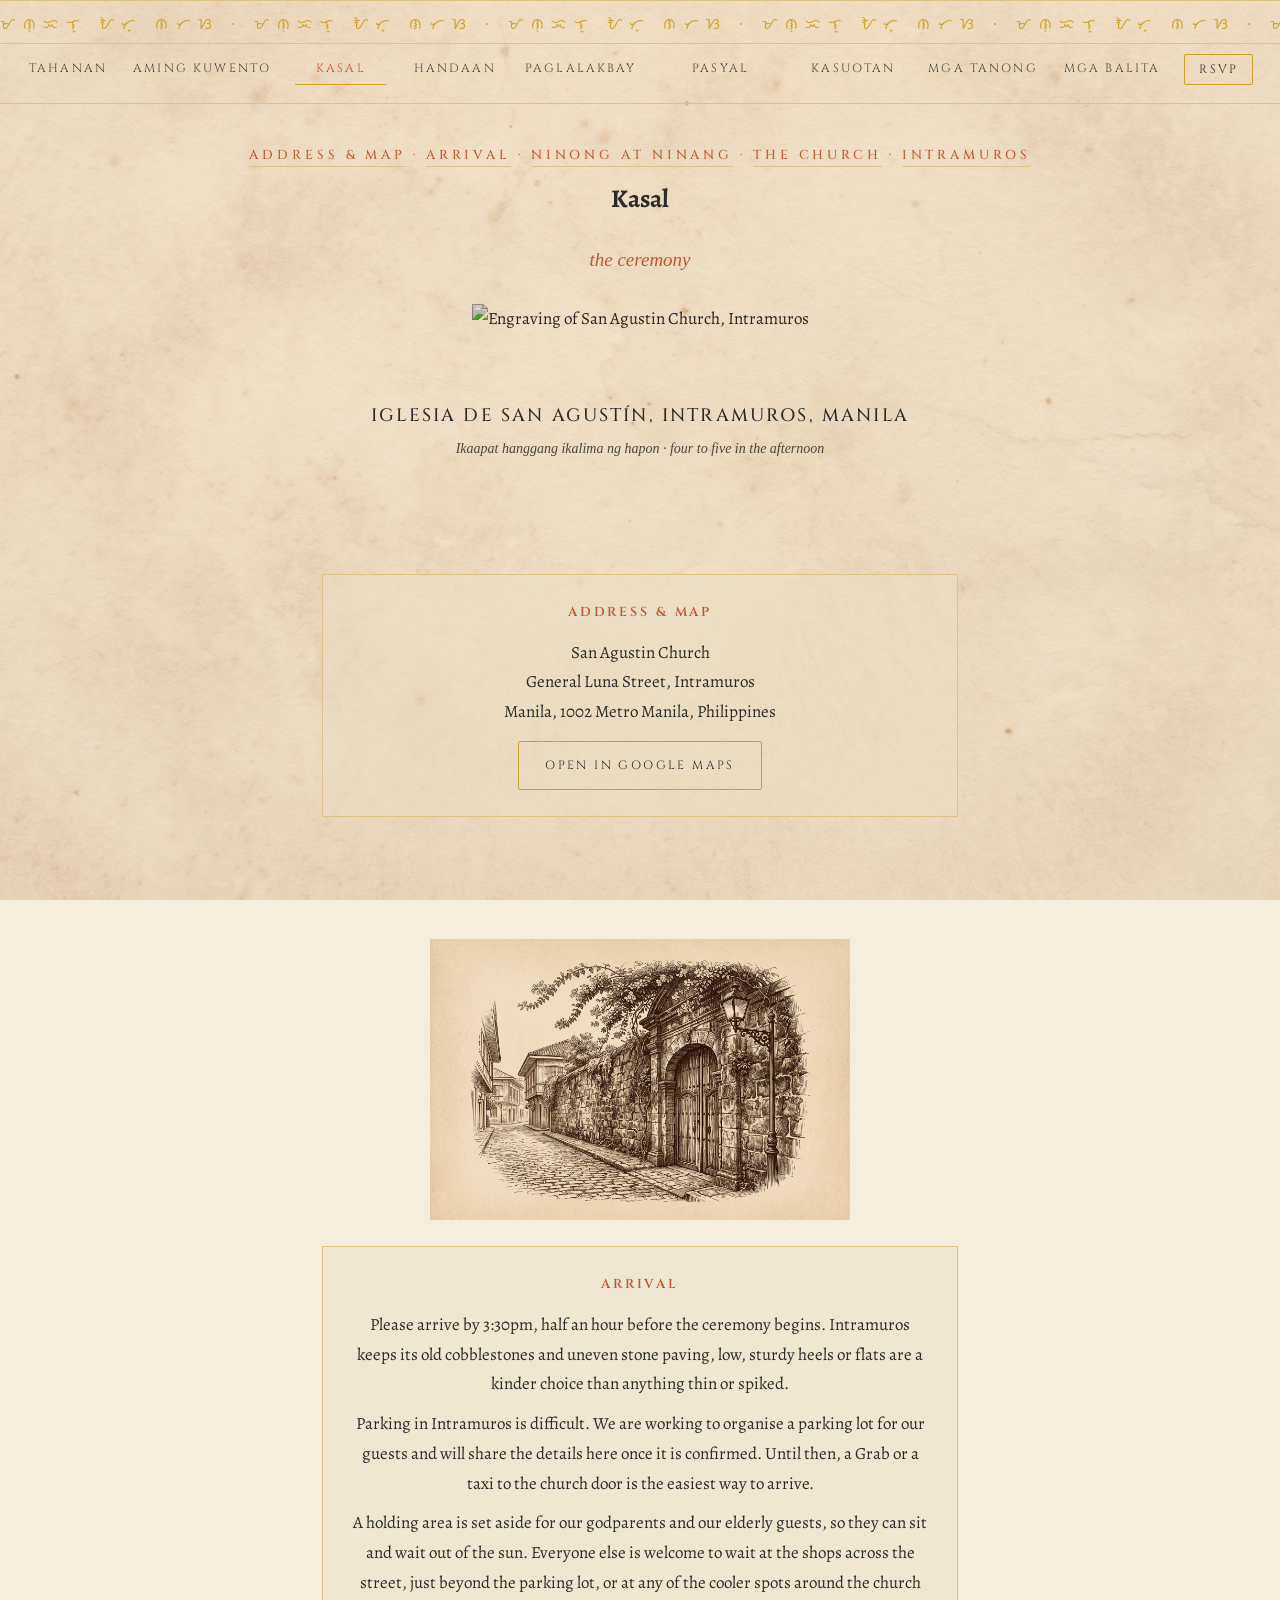
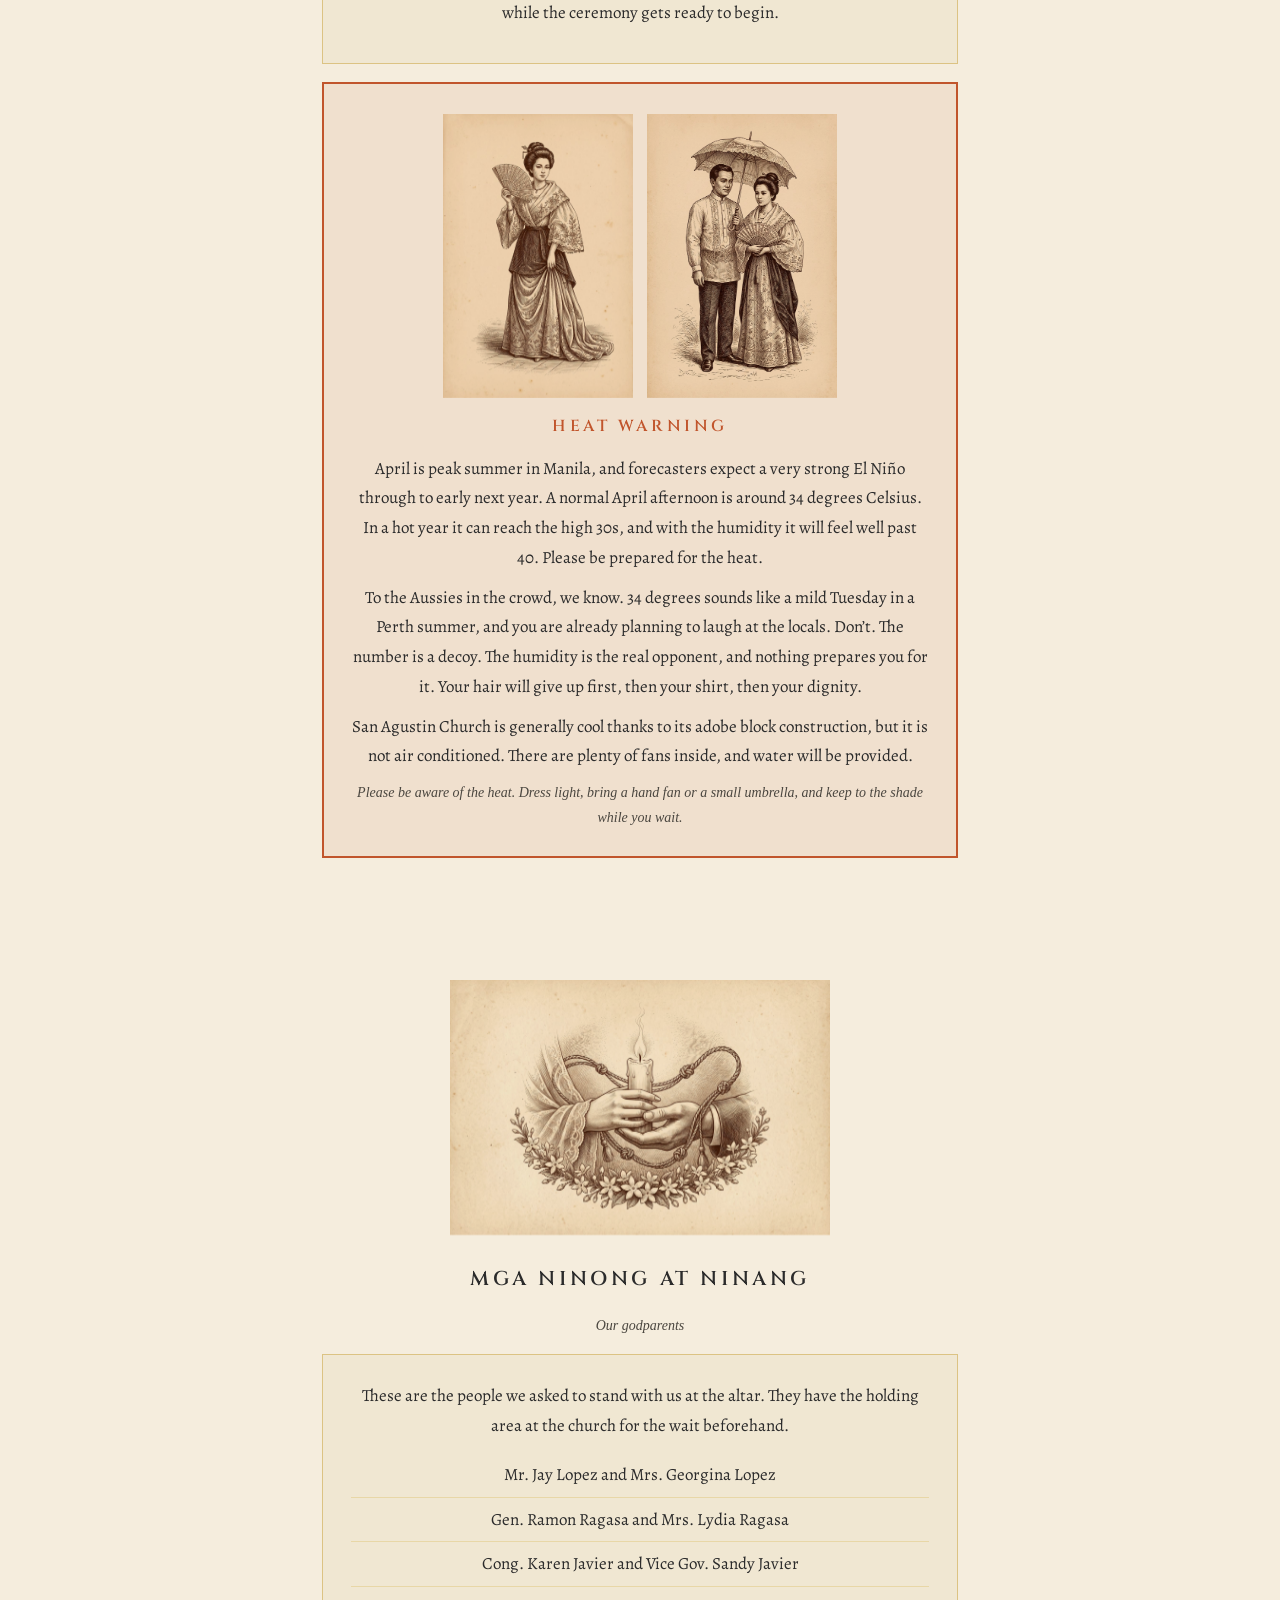
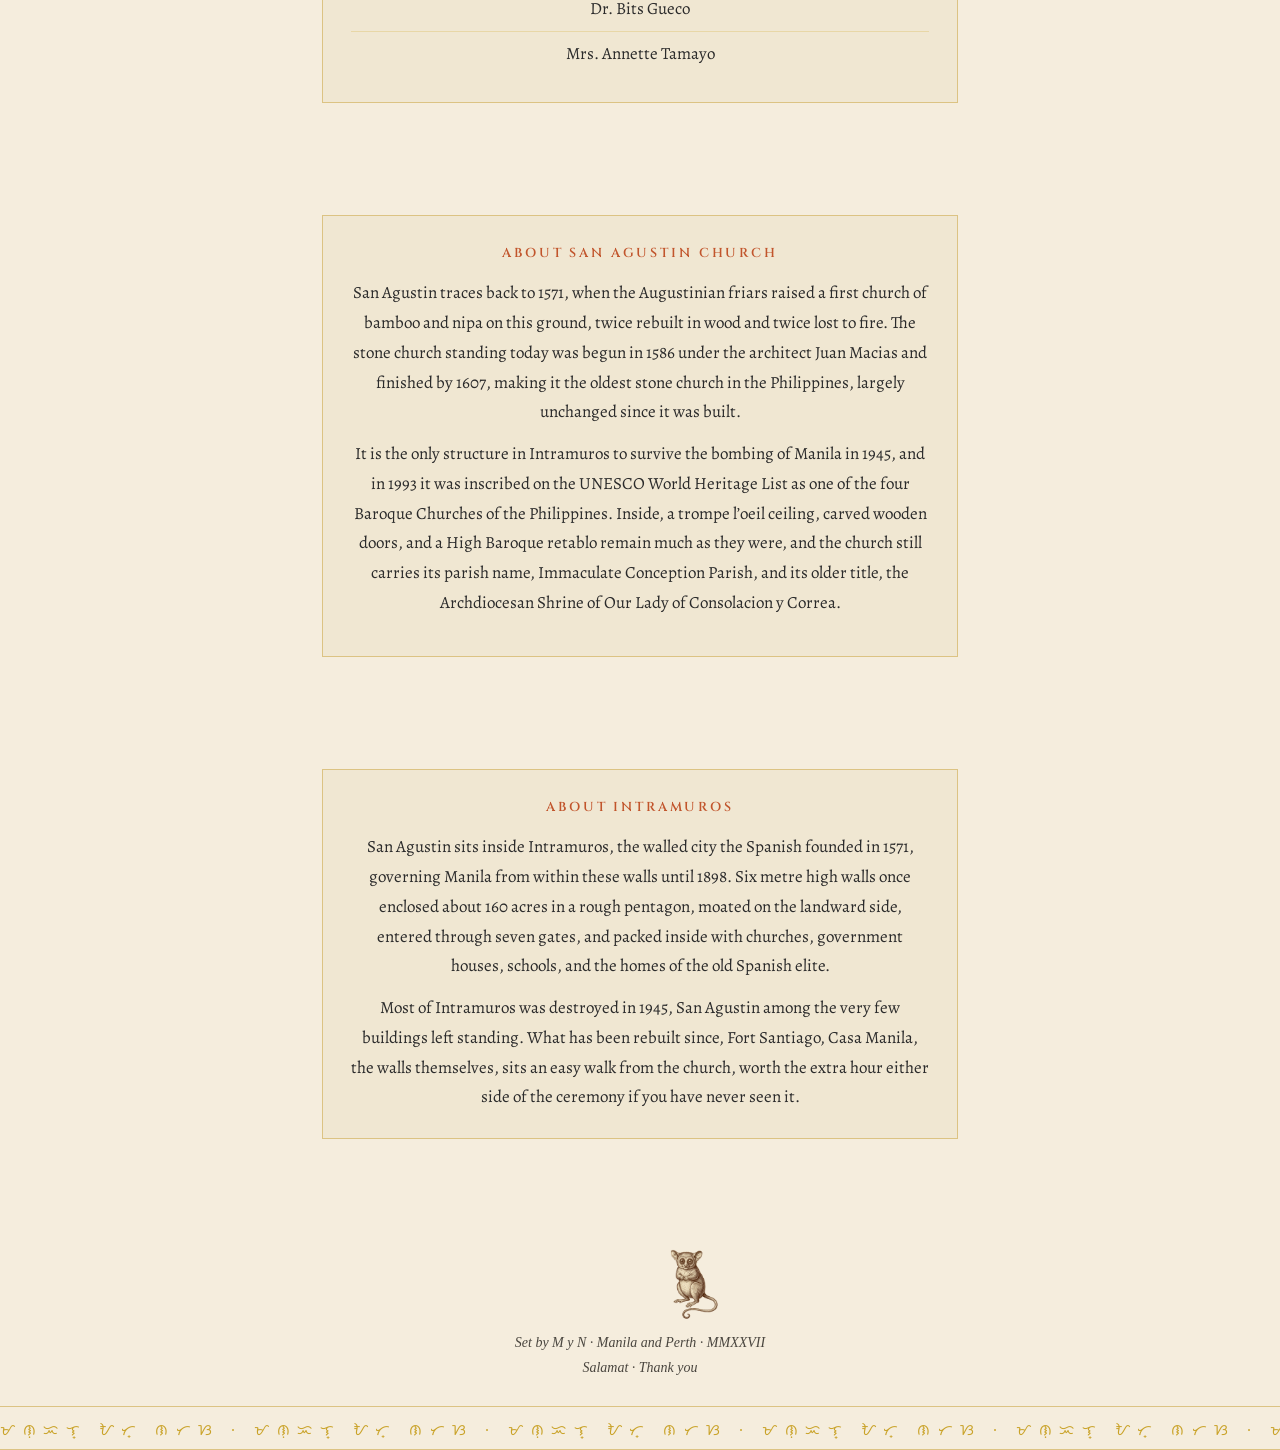
==== site/ceremony/index.html @ 890ec129 "Update April heat estimate for El Nino year on Ceremony and FAQ Co-Authored-By: Claude Sonnet 5.5 <n" ====
<!doctype html>
<html lang="en-AU">
<head>
<meta charset="UTF-8" />
<meta name="viewport" content="width=device-width, initial-scale=1.0" />
<title>Kasal &middot; Manuel y Natasha</title>
<meta name="description" content="The ceremony details for Manuel and Natasha's wedding, San Agustin Church, Intramuros, Manila, Saturday 10 April 2027." />
<link rel="preconnect" href="https://fonts.googleapis.com" />
<link rel="preconnect" href="https://fonts.gstatic.com" crossorigin />
<link href="https://fonts.googleapis.com/css2?family=Pinyon+Script&family=Cinzel:wght@400;500;600&family=IM+Fell+English:ital@0;1&family=Alegreya:ital,wght@0,400;0,500;0,600;1,400&family=Noto+Sans+Tagalog&display=swap" rel="stylesheet" />
<link rel="stylesheet" href="../css/style.css" />
</head>
<body>

<div class="baybayin-band" aria-hidden="true" title="Manuel at Natasha, in baybayin">&#x170B;&#x1708;&#x1713;&#x1701;&#x170E;&#x1714; &#x1700;&#x1706;&#x1714; &#x1708;&#x1706;&#x1710; &middot; &#x170B;&#x1708;&#x1713;&#x1701;&#x170E;&#x1714; &#x1700;&#x1706;&#x1714; &#x1708;&#x1706;&#x1710; &middot; &#x170B;&#x1708;&#x1713;&#x1701;&#x170E;&#x1714; &#x1700;&#x1706;&#x1714; &#x1708;&#x1706;&#x1710; &middot; &#x170B;&#x1708;&#x1713;&#x1701;&#x170E;&#x1714; &#x1700;&#x1706;&#x1714; &#x1708;&#x1706;&#x1710; &middot; &#x170B;&#x1708;&#x1713;&#x1701;&#x170E;&#x1714; &#x1700;&#x1706;&#x1714; &#x1708;&#x1706;&#x1710; &middot; &#x170B;&#x1708;&#x1713;&#x1701;&#x170E;&#x1714; &#x1700;&#x1706;&#x1714; &#x1708;&#x1706;&#x1710; &middot; &#x170B;&#x1708;&#x1713;&#x1701;&#x170E;&#x1714; &#x1700;&#x1706;&#x1714; &#x1708;&#x1706;&#x1710; &middot; &#x170B;&#x1708;&#x1713;&#x1701;&#x170E;&#x1714; &#x1700;&#x1706;&#x1714; &#x1708;&#x1706;&#x1710;</div>

<nav class="site-nav" aria-label="Site">
  <a href="../" aria-label="Home"><span class="nav-tl" aria-hidden="true">Tahanan</span><span class="nav-en">Home</span></a>
  <a href="../historia/" aria-label="Our Story"><span class="nav-tl" aria-hidden="true">Aming Kuwento</span><span class="nav-en">Our Story</span></a>
  <a href="../ceremony/" aria-current="page" aria-label="Ceremony"><span class="nav-tl" aria-hidden="true">Kasal</span><span class="nav-en">Ceremony</span></a>
  <a href="../reception/" aria-label="Reception"><span class="nav-tl" aria-hidden="true">Handaan</span><span class="nav-en">Reception</span></a>
  <a href="../travel/" aria-label="Travel"><span class="nav-tl" aria-hidden="true">Paglalakbay</span><span class="nav-en">Travel</span></a>
  <a href="../things-to-do/" aria-label="Things to Do"><span class="nav-tl" aria-hidden="true">Pasyal</span><span class="nav-en">Things to Do</span></a>
  <a href="../dress-code/" aria-label="Dress Code"><span class="nav-tl" aria-hidden="true">Kasuotan</span><span class="nav-en">Dress Code</span></a>
  <a href="../faq/" aria-label="FAQ"><span class="nav-tl" aria-hidden="true">Mga Tanong</span><span class="nav-en">FAQ</span></a>
  <a href="../updates/" aria-label="Updates"><span class="nav-tl" aria-hidden="true">Mga Balita</span><span class="nav-en">Updates</span></a>
  <a href="../rsvp/" class="nav-rsvp"><span class="nav-tl">RSVP</span><span class="nav-en" aria-hidden="true">RSVP</span></a>
</nav>

<!-- HERO -->
<section class="center" style="padding: 40px 22px 20px;">
  <div class="eyebrow reveal">
    <a href="#address" style="color: inherit; text-decoration: none; border-bottom: 1px solid var(--gold-soft); padding-bottom: 2px;">Address &amp; Map</a>
    &middot;
    <a href="#arrival" style="color: inherit; text-decoration: none; border-bottom: 1px solid var(--gold-soft); padding-bottom: 2px;">Arrival</a>
    &middot;
    <a href="#ninong-ninang" style="color: inherit; text-decoration: none; border-bottom: 1px solid var(--gold-soft); padding-bottom: 2px;">Ninong at Ninang</a>
    &middot;
    <a href="#about-church" style="color: inherit; text-decoration: none; border-bottom: 1px solid var(--gold-soft); padding-bottom: 2px;">The Church</a>
    &middot;
    <a href="#about-intramuros" style="color: inherit; text-decoration: none; border-bottom: 1px solid var(--gold-soft); padding-bottom: 2px;">Intramuros</a>
  </div>
  <h1 class="section-head reveal" style="margin-top: 10px;">Kasal</h1>
  <div class="subtitle reveal" style="margin-top: 4px;">the ceremony</div>
</section>

<div class="center reveal reveal-slow" style="padding: 0 22px 10px;">
  <img class="plate" src="../assets/engravings/san-agustin.png" alt="Engraving of San Agustin Church, Intramuros" style="width: min(360px, 100%);" />
</div>

<section class="block center">
  <div class="reveal" style="font-family: 'Cinzel', serif; font-size: 18px; font-weight: 500; letter-spacing: 0.12em;">
    IGLESIA DE SAN AGUST&Iacute;N, INTRAMUROS, MANILA
  </div>
  <div class="caption reveal" style="margin-top: 6px;">
    Ikaapat hanggang ikalima ng hapon &middot; four to five in the afternoon
  </div>
</section>

<section class="block center" id="address" style="scroll-margin-top: 20px;">
  <div class="container narrow">
    <div class="panel reveal">
      <h3>Address &amp; Map</h3>
      <p style="margin: 0 0 14px;">
        San Agustin Church<br />
        General Luna Street, Intramuros<br />
        Manila, 1002 Metro Manila, Philippines
      </p>
      <a class="btn btn-outline" href="https://www.google.com/maps/search/?api=1&amp;query=San+Agustin+Church+General+Luna+St+Intramuros+Manila" target="_blank" rel="noopener">Open in Google Maps</a>
    </div>
  </div>
</section>

<section class="block center" id="arrival" style="scroll-margin-top: 20px;">
  <div class="container narrow">
    <div class="reveal" style="margin: 10px 0 16px;">
      <img class="plate" src="../assets/engravings/cobblestone-gate.jpg" alt="Engraving of a cobblestone street and an old stone gateway in Intramuros, with a lamp post and bougainvillea" style="width: min(420px, 100%);" loading="lazy" />
    </div>
    <div class="panel reveal">
      <h3>Arrival</h3>
      <p style="margin: 0 0 10px;">
        Please arrive by 3:30pm, half an hour before the ceremony begins.
        Intramuros keeps its old cobblestones and uneven stone paving,
        low, sturdy heels or flats are a kinder choice than anything thin
        or spiked.
      </p>
      <p style="margin: 0 0 10px;">
        Parking in Intramuros is difficult. We are working to organise a
        parking lot for our guests and will share the details here once it
        is confirmed. Until then, a Grab or a taxi to the church door is
        the easiest way to arrive.
      </p>
      <p style="margin: 0 0 10px;">
        A holding area is set aside for our godparents and our elderly
        guests, so they can sit and wait out of the sun. Everyone else is
        welcome to wait at the shops across the street, just beyond the
        parking lot, or at any of the cooler spots around the church while
        the ceremony gets ready to begin.
      </p>
    </div>

    <div class="panel reveal" style="margin-top: 18px; border: 2px solid var(--burnt); background: rgba(193,85,44,0.08);">
      <div class="plate-pair reveal">
        <img class="plate" src="../assets/engravings/woman-abanico.jpg" alt="Engraving of a woman in a terno holding an open hand fan" loading="lazy" />
        <img class="plate" src="../assets/engravings/couple-parasol.jpg" alt="Engraving of a man in a barong holding a lace parasol over a woman in a terno with a fan" loading="lazy" />
      </div>
      <h3 style="color: var(--burnt); font-size: 16px;">Heat Warning</h3>
      <p style="margin: 0 0 10px;">
        April is peak summer in Manila, and forecasters expect a very
        strong El Ni&ntilde;o through to early next year. A normal April
        afternoon is around 34 degrees Celsius. In a hot year it can reach
        the high 30s, and with the humidity it will feel well past 40.
        Please be prepared for the heat.
      </p>
      <p style="margin: 0 0 10px;">
        To the Aussies in the crowd, we know. 34 degrees sounds like
        a mild Tuesday in a Perth summer, and you are already planning to
        laugh at the locals. Don&rsquo;t. The number is a decoy. The
        humidity is the real opponent, and nothing prepares you for it.
        Your hair will give up first, then your shirt, then your dignity.
      </p>
      <p style="margin: 0 0 10px;">
        San Agustin Church is generally cool thanks to its adobe block
        construction, but it is not air conditioned. There are plenty of
        fans inside, and water will be provided.
      </p>
      <p class="caption" style="margin: 0;">
        Please be aware of the heat. Dress light, bring a hand fan or a
        small umbrella, and keep to the shade while you wait.
      </p>
    </div>
  </div>
</section>

<section class="block center" id="ninong-ninang" style="scroll-margin-top: 20px;">
  <div class="container narrow">
    <div class="reveal" style="margin: 10px 0 16px;">
      <img class="plate" src="../assets/engravings/ninong-cord.jpg" alt="Engraving of two hands holding a lit candle with a looped cord and a sampaguita garland" style="width: min(380px, 100%);" loading="lazy" />
    </div>
    <h2 class="section-head reveal" style="font-size: 20px;">Mga Ninong at Ninang</h2>
    <p class="caption reveal" style="max-width: 480px; margin: 6px auto 16px;">Our godparents</p>

    <div class="panel reveal" style="text-align: center;">
      <p style="margin: 0 0 12px;">
        These are the people we asked to stand with us at the altar. They
        have the holding area at the church for the wait beforehand.
      </p>
      <ul class="plain">
        <li>Mr. Jay Lopez and Mrs. Georgina Lopez</li>
        <li>Gen. Ramon Ragasa and Mrs. Lydia Ragasa</li>
        <li>Cong. Karen Javier and Vice Gov. Sandy Javier</li>
        <li>Dr. Bits Gueco</li>
        <li>Mrs. Annette Tamayo</li>
      </ul>
    </div>
  </div>
</section>

<section class="block center" id="about-church" style="scroll-margin-top: 20px;">
  <div class="container narrow">
    <div class="panel reveal">
      <h3>About San Agustin Church</h3>
      <p style="margin: 0 0 12px;">
        San Agustin traces back to 1571, when the Augustinian friars raised
        a first church of bamboo and nipa on this ground, twice rebuilt in
        wood and twice lost to fire. The stone church standing today was
        begun in 1586 under the architect Juan Macias and finished by 1607,
        making it the oldest stone church in the Philippines, largely
        unchanged since it was built.
      </p>
      <p style="margin: 0 0 12px;">
        It is the only structure in Intramuros to survive the bombing of
        Manila in 1945, and in 1993 it was inscribed on the UNESCO World
        Heritage List as one of the four Baroque Churches of the
        Philippines. Inside, a trompe l&rsquo;oeil ceiling, carved wooden
        doors, and a High Baroque retablo remain much as they were, and
        the church still carries its parish name, Immaculate Conception
        Parish, and its older title, the Archdiocesan Shrine of Our Lady
        of Consolacion y Correa.
      </p>
    </div>
  </div>
</section>

<section class="block center" id="about-intramuros" style="scroll-margin-top: 20px;">
  <div class="container narrow">
    <div class="panel reveal">
      <h3>About Intramuros</h3>
      <p style="margin: 0 0 12px;">
        San Agustin sits inside Intramuros, the walled city the Spanish
        founded in 1571, governing Manila from within these walls until
        1898. Six metre
        high walls once enclosed about 160 acres in a rough pentagon,
        moated on the landward side, entered through seven gates, and
        packed inside with churches, government houses, schools, and the
        homes of the old Spanish elite.
      </p>
      <p style="margin: 0;">
        Most of Intramuros was destroyed in 1945, San Agustin among the
        very few buildings left standing. What has been rebuilt since,
        Fort Santiago, Casa Manila, the walls themselves, sits an easy
        walk from the church, worth the extra hour either side of the
        ceremony if you have never seen it.
      </p>
    </div>
  </div>
</section>

<footer class="site-footer">
  <div style="display: flex; justify-content: center; align-items: flex-end; gap: 18px; margin: 0 auto 6px;">
    <img class="spot" src="../assets/engravings/spots/quokka-spot.png" alt="" style="width: 90px;" />
    <img class="spot" src="../assets/engravings/spots/tarsier-spot.png" alt="" style="width: 90px;" />
  </div>
  <div class="colophon">Set by M y N &middot; Manila and Perth &middot; MMXXVII</div>
  <div class="colophon">Salamat &middot; Thank you</div>
</footer>

<div class="baybayin-band" aria-hidden="true" title="Manuel at Natasha, in baybayin">&#x170B;&#x1708;&#x1713;&#x1701;&#x170E;&#x1714; &#x1700;&#x1706;&#x1714; &#x1708;&#x1706;&#x1710; &middot; &#x170B;&#x1708;&#x1713;&#x1701;&#x170E;&#x1714; &#x1700;&#x1706;&#x1714; &#x1708;&#x1706;&#x1710; &middot; &#x170B;&#x1708;&#x1713;&#x1701;&#x170E;&#x1714; &#x1700;&#x1706;&#x1714; &#x1708;&#x1706;&#x1710; &middot; &#x170B;&#x1708;&#x1713;&#x1701;&#x170E;&#x1714; &#x1700;&#x1706;&#x1714; &#x1708;&#x1706;&#x1710; &middot; &#x170B;&#x1708;&#x1713;&#x1701;&#x170E;&#x1714; &#x1700;&#x1706;&#x1714; &#x1708;&#x1706;&#x1710; &middot; &#x170B;&#x1708;&#x1713;&#x1701;&#x170E;&#x1714; &#x1700;&#x1706;&#x1714; &#x1708;&#x1706;&#x1710; &middot; &#x170B;&#x1708;&#x1713;&#x1701;&#x170E;&#x1714; &#x1700;&#x1706;&#x1714; &#x1708;&#x1706;&#x1710; &middot; &#x170B;&#x1708;&#x1713;&#x1701;&#x170E;&#x1714; &#x1700;&#x1706;&#x1714; &#x1708;&#x1706;&#x1710;</div>

<script src="../js/main.js"></script>
</body>
</html>
---- site/css/style.css ----
/* Manuel y Natasha — engraved folio design system
   Locked palette and rules live in CLAUDE.md. Wine is display only.
   Every component must survive grayscale(1). */

:root {
  --ecru: #F5EDDD;
  --ecru-deep: #EADFC6;
  --ink: #2B2B2B;
  --ink-soft: #4A463F;
  --wine: #6B1E36;
  --burnt: #C1552C;
  --gold: #C9A227;
  --gold-soft: #DCC383;
}

* { box-sizing: border-box; }

html { scroll-behavior: smooth; }

body {
  margin: 0;
  background: var(--ecru);
  color: var(--ink);
  font-family: "Alegreya", serif;
  font-size: 17px;
  line-height: 1.75;
}

/* Old weathered paper backdrop, fixed cover so it never tiles or seams */
body::before {
  content: "";
  position: fixed;
  inset: 0;
  background: url("../assets/textures/weathered-paper.jpg") center / cover no-repeat;
  opacity: 0.5;
  mix-blend-mode: multiply;
  pointer-events: none;
  z-index: -1;
}

img { max-width: 100%; height: auto; }

/* ---------- texture and bands ---------- */

/* Baybayin inscription band, replaces the woven pattern at page top and foot.
   Reads mahal kita, I love you, repeated like an inscription frieze. */
.baybayin-band {
  font-family: "Noto Sans Tagalog", sans-serif;
  font-size: 15px;
  letter-spacing: 0.5em;
  color: var(--gold);
  text-align: center;
  white-space: nowrap;
  overflow: hidden;
  padding: 9px 0 7px;
  border-top: 1px solid var(--gold-soft);
  border-bottom: 1px solid var(--gold-soft);
}

.embroidery-band {
  height: 24px;
  background:
    repeating-linear-gradient(90deg,
      transparent 0px, transparent 6px,
      rgba(201,162,39,0.45) 6px, rgba(201,162,39,0.45) 7px,
      transparent 7px, transparent 13px),
    repeating-linear-gradient(90deg,
      rgba(201,162,39,0.16) 0px, rgba(201,162,39,0.16) 26px,
      rgba(201,162,39,0.30) 26px, rgba(201,162,39,0.30) 52px);
  border-top: 1px solid var(--gold);
  border-bottom: 1px solid var(--gold);
}

/* capiz grid retired, it read as graph paper. Sections sit directly on the laid paper body. */
.capiz { background: transparent; }

/* ---------- type roles ---------- */

.eyebrow {
  font-family: "Cinzel", serif;
  font-size: 13px;
  font-weight: 500;
  letter-spacing: 0.3em;
  text-transform: uppercase;
  color: var(--burnt);
}

.script {
  font-family: "Pinyon Script", cursive;
  font-weight: 400;
  color: var(--wine);
}

h1.page-title {
  font-family: "Pinyon Script", cursive;
  font-weight: 400;
  font-size: clamp(44px, 7vw, 64px);
  color: var(--wine);
  margin: 0 0 4px;
  line-height: 1.3;
}

.subtitle {
  font-family: "IM Fell English", serif;
  font-style: italic;
  font-size: 19px;
  color: var(--burnt);
  margin: 0 0 8px;
}

h2.section-head {
  font-family: "Cinzel", serif;
  font-size: 19px;
  font-weight: 600;
  letter-spacing: 0.18em;
  text-transform: uppercase;
  color: var(--ink);
  margin: 0 0 18px;
}

.caption {
  font-family: "IM Fell English", serif;
  font-style: italic;
  font-size: 14px;
  color: var(--ink-soft);
}

.baybayin {
  font-family: "Noto Sans Tagalog", sans-serif;
  color: var(--gold);
}

p { margin: 0 0 1em; }

p.lede {
  font-size: 18px;
  max-width: 620px;
}

a { color: var(--burnt); text-decoration-color: var(--gold-soft); text-underline-offset: 3px; }
a:hover { color: var(--wine); }

.folio-number {
  font-family: "Cinzel", serif;
  font-size: 12px;
  letter-spacing: 0.28em;
  text-transform: uppercase;
  color: var(--ink-soft);
  text-align: center;
  padding: 26px 0 4px;
}

.drop-cap::first-letter {
  font-family: "IM Fell English", serif;
  font-size: 3.1em;
  line-height: 0.85;
  float: left;
  padding: 4px 8px 0 0;
  color: var(--wine);
}

/* ---------- layout ---------- */

.container {
  max-width: 960px;
  margin: 0 auto;
  padding: 0 22px;
}

.narrow { max-width: 680px; }

section.block { padding: 56px 0; }

.center { text-align: center; }

/* ---------- header and nav ---------- */

header.site-header {
  text-align: center;
  padding: 26px 16px 10px;
}

header.site-header .brand img {
  width: 210px;
  mix-blend-mode: multiply;
}

nav.site-nav {
  display: flex;
  flex-wrap: wrap;
  justify-content: center;
  gap: 6px 22px;
  padding: 10px 16px 18px;
  border-bottom: 1px solid var(--gold-soft);
}

nav.site-nav a {
  font-family: "Cinzel", serif;
  font-size: 12px;
  letter-spacing: 0.18em;
  text-transform: uppercase;
  color: var(--ink-soft);
  text-decoration: none;
  padding: 4px 2px;
  border-bottom: 1px solid transparent;
}

nav.site-nav a:hover { color: var(--wine); }

nav.site-nav a[aria-current="page"] {
  color: var(--burnt);
  border-bottom-color: var(--gold);
}

/* Menu word swap. Phones and touch screens show English only. Wide screens
   with a pointer show the Tagalog, and the English replaces it on hover or
   keyboard focus. Both words share one grid cell so the item never changes width. */
nav.site-nav a { display: inline-grid; }
nav.site-nav a .nav-tl { display: none; }
nav.site-nav a .nav-en { grid-area: 1 / 1; }

@media (min-width: 721px) and (hover: hover) {
  nav.site-nav a .nav-tl,
  nav.site-nav a .nav-en { display: block; grid-area: 1 / 1; text-align: center; transition: opacity 0.18s ease; }
  nav.site-nav a .nav-en { opacity: 0; }
  nav.site-nav a:hover .nav-tl,
  nav.site-nav a:focus-visible .nav-tl { opacity: 0; }
  nav.site-nav a:hover .nav-en,
  nav.site-nav a:focus-visible .nav-en { opacity: 1; }
}

nav.site-nav a:focus-visible { outline: 2px solid var(--gold); outline-offset: 3px; }

nav.site-nav a.nav-rsvp {
  border: 1px solid var(--gold);
  padding: 4px 14px;
  color: var(--ink);
  border-radius: 2px;
}
nav.site-nav a.nav-rsvp:hover { background: var(--ecru-deep); color: var(--wine); }
nav.site-nav a.nav-rsvp[aria-current="page"] { color: var(--burnt); border-bottom-color: var(--gold); }

@media (prefers-reduced-motion: reduce) {
  nav.site-nav a .nav-tl, nav.site-nav a .nav-en { transition: none; }
}

/* ---------- engraving plates ---------- */

/* No feathering anywhere. Plates print straight onto the page with multiply,
   their own paper merging with the weathered backdrop. */
.plate,
.plate-wide,
.plate-tight {
  mix-blend-mode: multiply;
}

/* Transparent cutout spot engravings, margin fauna and small ornaments */
.spot {
  mix-blend-mode: multiply;
  width: 130px;
  height: auto;
}

figure.plate-figure {
  margin: 0 auto;
  text-align: center;
}

figure.plate-figure figcaption { margin-top: 6px; }

/* ---------- arches ---------- */

.arch-frame {
  border-radius: 999px 999px 0 0;
  border: 1px solid var(--gold);
  padding: 10px;
  background: var(--ecru);
}

.arch-frame .inner {
  border-radius: 999px 999px 0 0;
  overflow: hidden;
  height: 100%;
  background: var(--ecru-deep);
  display: flex;
  align-items: center;
  justify-content: center;
}

.arch-frame img {
  width: 100%;
  height: 100%;
  object-fit: cover;
  object-position: center top;
}

.arch-row {
  display: grid;
  grid-template-columns: repeat(auto-fit, minmax(200px, 1fr));
  gap: 26px;
  align-items: stretch;
}

.arch-row .arch-frame { aspect-ratio: 3 / 4; }

.arch-label {
  font-family: "Cinzel", serif;
  font-size: 12px;
  letter-spacing: 0.2em;
  text-transform: uppercase;
  color: var(--ink-soft);
}

/* ---------- invitation frame ---------- */

.invite-frame {
  border: 1px solid var(--gold);
  padding: 6px;
  max-width: 620px;
  margin: 0 auto;
}

.invite-frame .inner-rule {
  border: 1px solid var(--gold-soft);
  padding: 40px 28px;
  text-align: center;
}

/* ---------- dividers ---------- */

.divider {
  display: flex;
  justify-content: center;
  padding: 30px 0;
}

.baybayin-divider {
  display: flex;
  flex-direction: column;
  align-items: center;
  gap: 6px;
  padding: 30px 0;
}

.baybayin-divider .glyph-row { display: flex; align-items: center; gap: 18px; }
.baybayin-divider .rule { width: 70px; height: 1px; background: var(--gold-soft); }
.baybayin-divider .glyphs { font-family: "Noto Sans Tagalog", sans-serif; font-size: 24px; color: var(--gold); letter-spacing: 0.1em; }

.garland-divider {
  display: block;
  margin: 8px auto;
  width: min(560px, 82vw);
}

/* ---------- save the date card, the hero invitation ---------- */

.save-card {
  max-width: 660px;
  margin: 20px auto 6px;
  border: 1px solid var(--gold);
  padding: 6px;
  background: var(--ecru);
}

.save-card .inner-rule {
  border: 1px solid var(--gold-soft);
  padding: 38px 30px 30px;
  text-align: center;
}

.save-card .card-eyebrow {
  font-family: "Cinzel", serif;
  font-size: 14px;
  font-weight: 600;
  letter-spacing: 0.34em;
  text-transform: uppercase;
  color: var(--burnt);
}

.save-card .card-gloss {
  font-family: "IM Fell English", serif;
  font-style: italic;
  font-size: 14px;
  color: var(--ink-soft);
  margin-top: 3px;
}

.save-card .card-body {
  font-size: 17px;
  line-height: 1.85;
  max-width: 480px;
  margin: 18px auto 6px;
}

.signature {
  width: min(430px, 78vw);
  height: auto;
  mix-blend-mode: multiply;
  filter: brightness(1.24) contrast(1.08);
  animation: sign-wipe 2.4s cubic-bezier(0.35, 0, 0.25, 1) 1.3s both;
}

@keyframes sign-wipe {
  from { clip-path: inset(7% 92% 11% 8%); }
  to { clip-path: inset(7% 8% 11% 8%); }
}

@media (prefers-reduced-motion: reduce) {
  .signature { animation: none; clip-path: inset(7% 8% 11% 8%); }
}

/* ---------- countdown ---------- */

.countdown {
  display: flex;
  justify-content: center;
  gap: clamp(16px, 5vw, 44px);
  padding: 8px 0 2px;
}

.countdown .unit { text-align: center; min-width: 64px; }

.countdown .num {
  font-family: "Cinzel", serif;
  font-size: clamp(30px, 6vw, 46px);
  font-weight: 600;
  color: var(--ink);
  font-variant-numeric: tabular-nums;
}

.countdown .unit + .unit { border-left: 1px solid var(--gold-soft); padding-left: clamp(16px, 5vw, 44px); }

.countdown .label {
  font-family: "IM Fell English", serif;
  font-style: italic;
  font-size: 14px;
  color: var(--ink-soft);
}

.localtime {
  font-family: "IM Fell English", serif;
  font-style: italic;
  font-size: 14px;
  color: var(--ink-soft);
  margin-top: 10px;
}

/* ---------- buttons ---------- */

.btn {
  display: inline-block;
  font-family: "Cinzel", serif;
  font-size: 12px;
  letter-spacing: 0.2em;
  text-transform: uppercase;
  color: var(--ecru);
  background: var(--ink);
  border: none;
  padding: 13px 26px;
  text-decoration: none;
  cursor: pointer;
  border-radius: 2px;
}

.btn:hover { background: var(--burnt); color: var(--ecru); }

.btn-outline {
  background: transparent;
  color: var(--ink);
  border: 1px solid var(--gold);
}

.btn-outline:hover { background: var(--ecru-deep); color: var(--wine); }

/* ---------- nav cards (home) ---------- */

.card-grid {
  display: grid;
  grid-template-columns: repeat(auto-fit, minmax(230px, 1fr));
  gap: 34px 30px;
}

.nav-card {
  text-align: center;
  text-decoration: none;
  color: var(--ink);
  display: block;
}

.nav-card img {
  width: 100%;
  aspect-ratio: 1 / 1;
  object-fit: contain;
  transition: transform 0.5s ease;
}

.nav-card:hover img { transform: scale(1.03); }

.nav-card .card-title {
  font-family: "Cinzel", serif;
  font-size: 13px;
  font-weight: 500;
  letter-spacing: 0.22em;
  text-transform: uppercase;
  color: var(--burnt);
  margin-top: 8px;
}

.nav-card .card-note {
  font-family: "IM Fell English", serif;
  font-style: italic;
  font-size: 14px;
  color: var(--ink-soft);
}

/* ---------- practical box, lists ---------- */

.panel {
  border: 1px solid var(--gold-soft);
  background: rgba(234,223,198,0.45);
  padding: 26px 28px;
}

.panel h3 {
  font-family: "Cinzel", serif;
  font-size: 13px;
  font-weight: 600;
  letter-spacing: 0.22em;
  text-transform: uppercase;
  color: var(--burnt);
  margin: 0 0 14px;
}

ul.plain { list-style: none; padding: 0; margin: 0; }
ul.plain li { padding: 7px 0; border-bottom: 1px solid rgba(201,162,39,0.25); }
ul.plain li:last-child { border-bottom: none; }

/* ---------- FAQ accordion ---------- */

details.faq {
  border-bottom: 1px solid var(--gold-soft);
  padding: 4px 0;
}

details.faq summary {
  font-family: "Alegreya", serif;
  font-weight: 600;
  font-size: 18px;
  padding: 14px 4px;
  cursor: pointer;
  list-style: none;
  position: relative;
  padding-right: 34px;
}

details.faq summary::-webkit-details-marker { display: none; }

details.faq summary::after {
  content: "+";
  position: absolute;
  right: 8px;
  top: 50%;
  transform: translateY(-50%);
  font-family: "Cinzel", serif;
  color: var(--gold);
  font-size: 20px;
}

details.faq[open] summary::after { content: "\2212"; }

details.faq .answer { padding: 0 4px 18px; color: var(--ink-soft); }

/* ---------- footer ---------- */

footer.site-footer {
  text-align: center;
  padding: 40px 22px 26px;
}

footer.site-footer .colophon {
  font-family: "IM Fell English", serif;
  font-style: italic;
  font-size: 14px;
  color: var(--ink-soft);
}

footer.site-footer .mark {
  width: 66px;
  mix-blend-mode: multiply;
  margin-bottom: 4px;
}

/* ---------- reveal animations ---------- */

.reveal {
  opacity: 0;
  transform: translateY(14px);
  transition: opacity 0.9s ease, transform 0.9s ease;
}

.reveal.revealed {
  opacity: 1;
  transform: none;
}

.reveal-slow { transition-duration: 1.6s; }

@media (prefers-reduced-motion: reduce) {
  html { scroll-behavior: auto; }
  .reveal { opacity: 1; transform: none; transition: none; }
  .nav-card img { transition: none; }
}

/* ---------- print, the folio keepsake ---------- */

@media print {
  nav.site-nav, .btn, .countdown { display: none; }
  body { background: white; }
}

/* Paired figure plates inside a panel, side by side, stacking on narrow screens */
.plate-pair {
  display: flex;
  justify-content: center;
  align-items: flex-end;
  gap: 14px;
  margin: 4px 0 14px;
}
.plate-pair .plate {
  width: calc(50% - 7px);
  max-width: 190px;
  height: auto;
}

/* Matched engraved portrait pair, side by side, stacking on very narrow screens */
.portrait-pair {
  display: flex;
  justify-content: center;
  align-items: flex-start;
  gap: 14px;
  max-width: 640px;
  margin: 0 auto;
}
.portrait-pair figure {
  margin: 0;
  flex: 1 1 0;
  min-width: 0;
}
.portrait-pair .plate {
  width: 100%;
  height: auto;
  display: block;
}
.portrait-pair figcaption {
  margin-top: 8px;
}
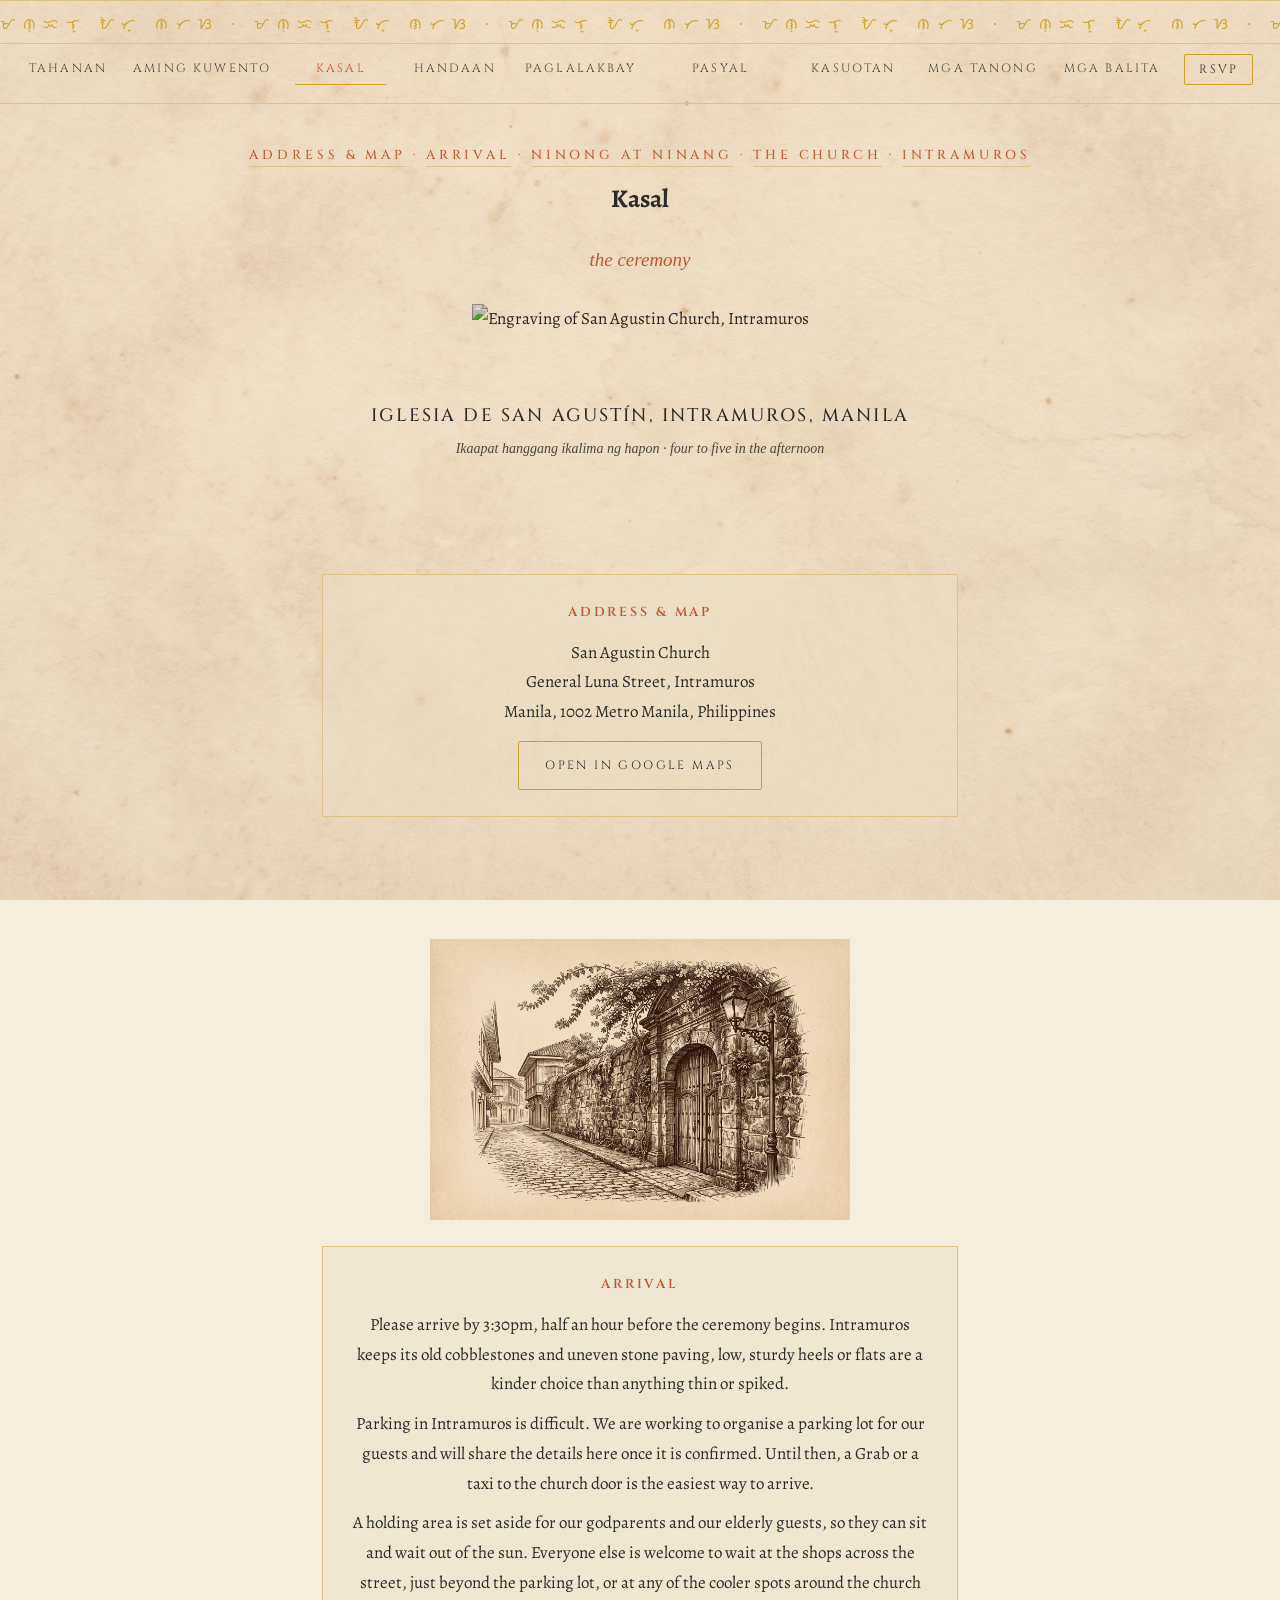
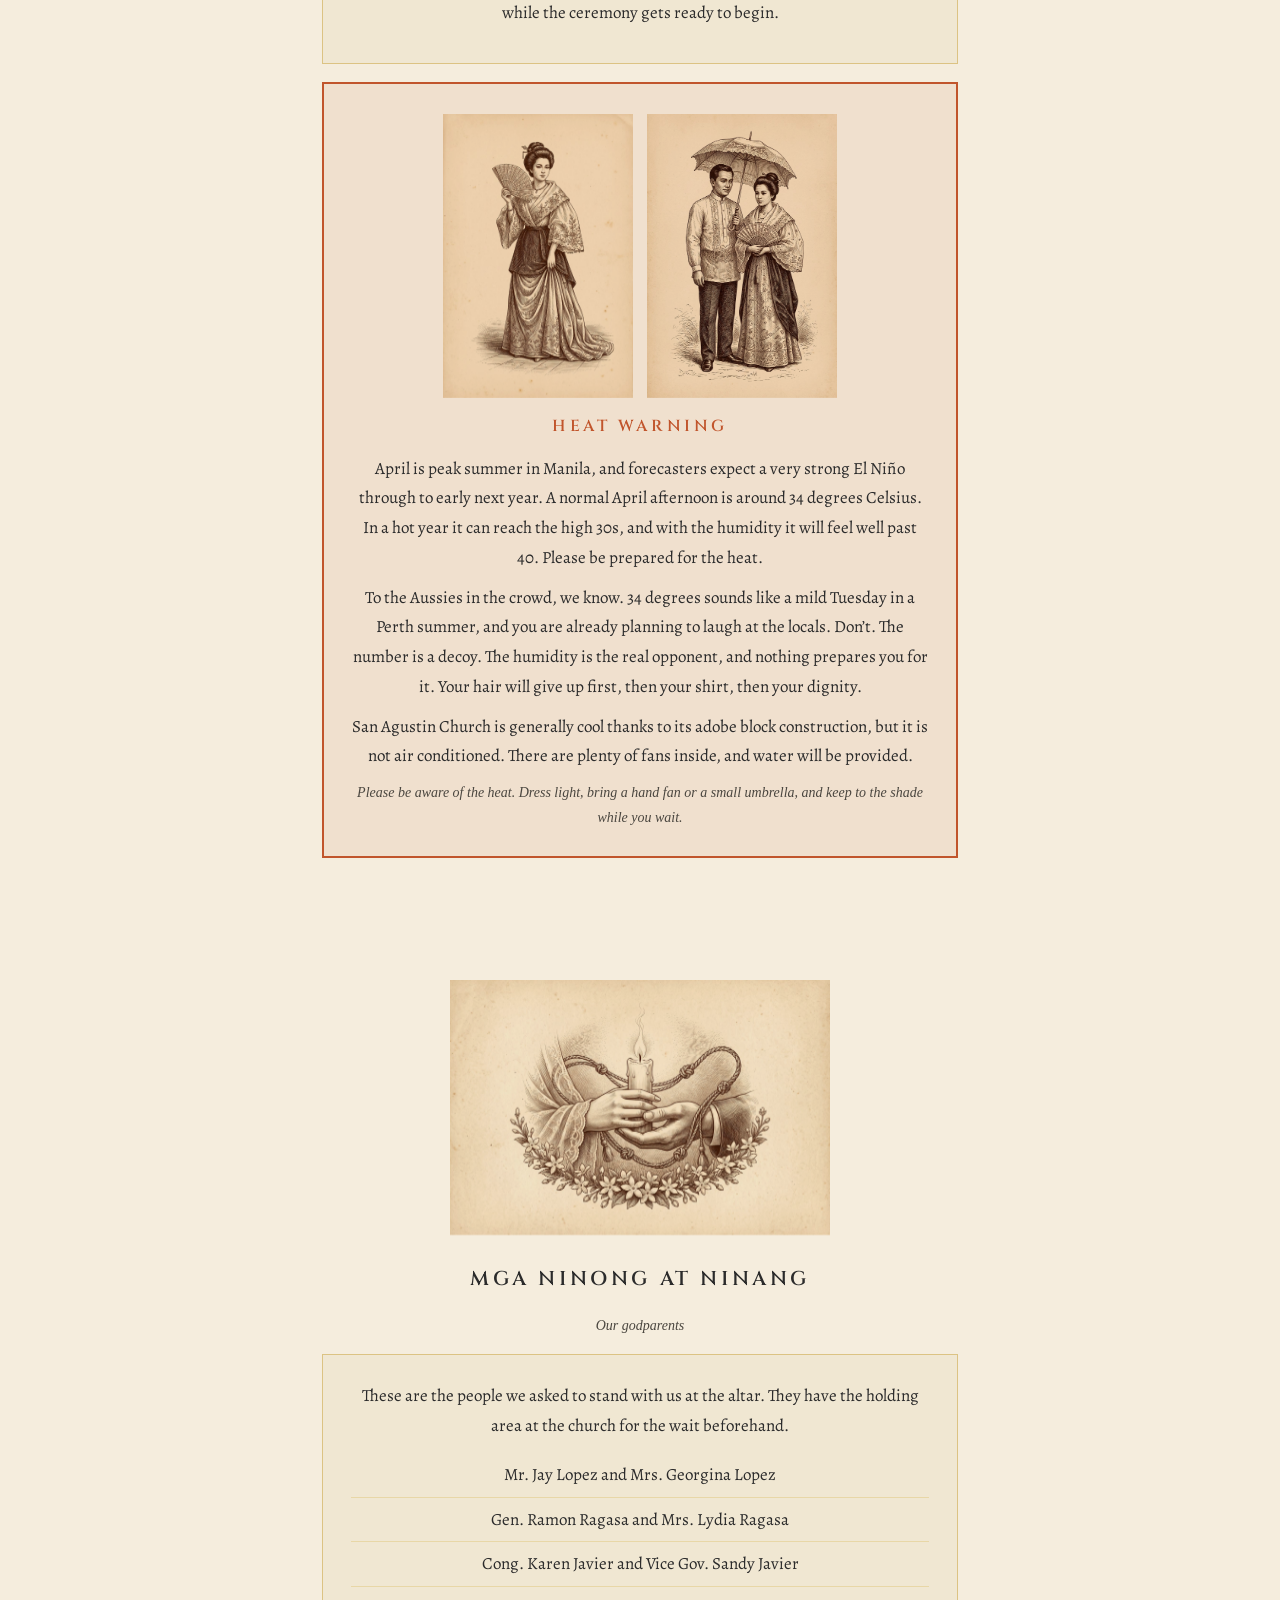
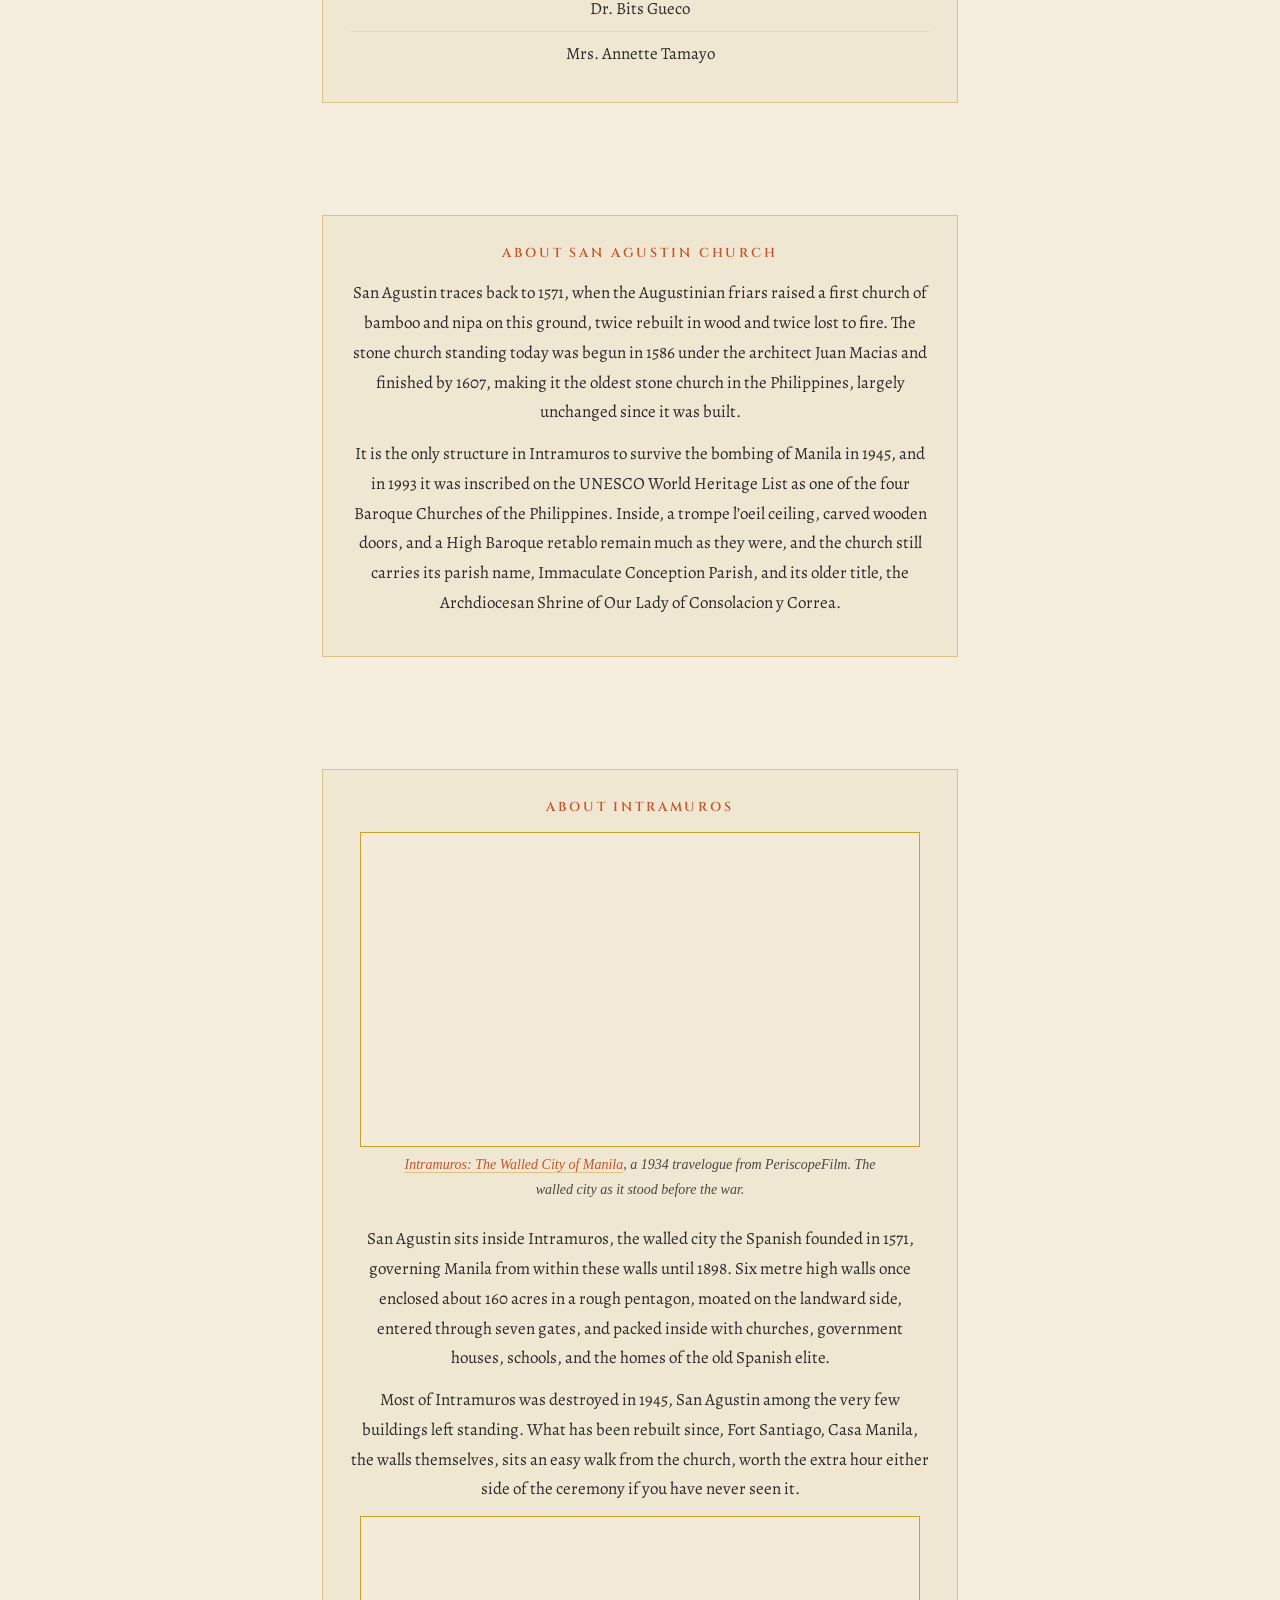
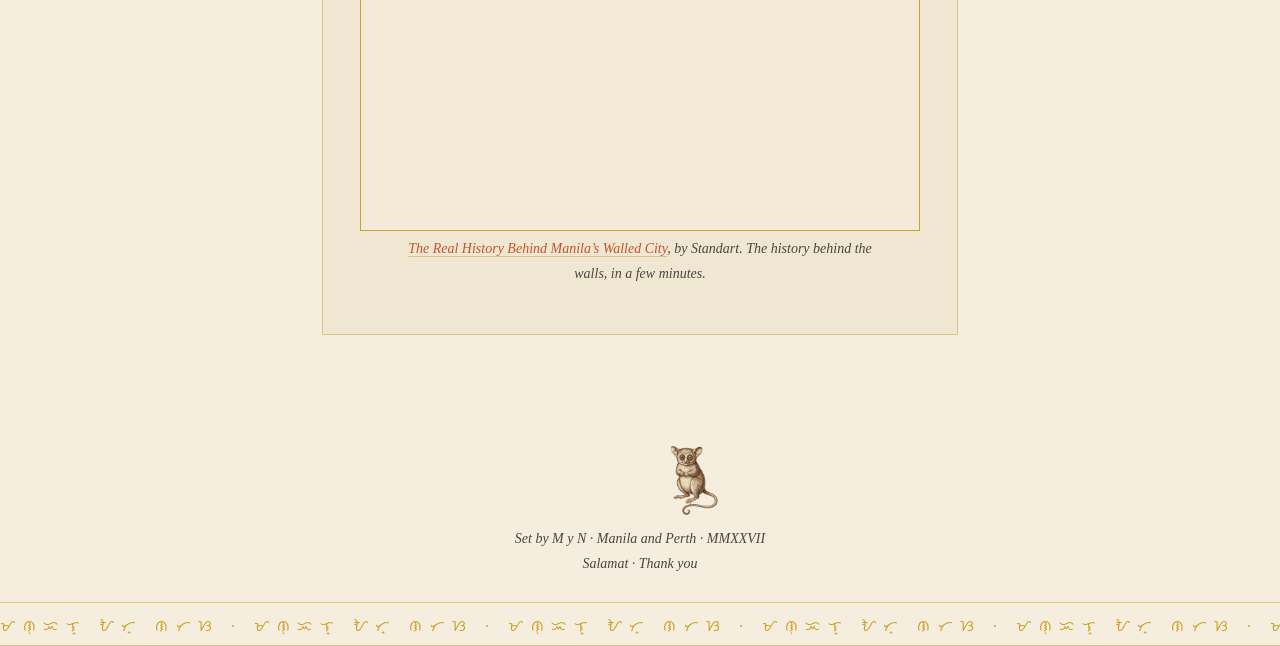
==== commit e4ea0c22: "Add playable YouTube embeds: Intramuros videos on Ceremony, El Nido guides on Things to Do Co-Author" ====
--- a/site/ceremony/index.html
+++ b/site/ceremony/index.html
@@ -186,6 +186,10 @@
   <div class="container narrow">
     <div class="panel reveal">
       <h3>About Intramuros</h3>
+      <div class="video-item">
+        <div class="video-embed"><iframe src="https://www.youtube-nocookie.com/embed/7z2R5xMfBog" title="Intramuros: The Walled City of Manila, 1934 travelogue" loading="lazy" allow="accelerometer; encrypted-media; gyroscope; picture-in-picture; web-share" referrerpolicy="strict-origin-when-cross-origin" allowfullscreen></iframe></div>
+        <p class="caption"><a href="https://www.youtube.com/watch?v=7z2R5xMfBog" target="_blank" rel="noopener">Intramuros: The Walled City of Manila</a>, a 1934 travelogue from PeriscopeFilm. The walled city as it stood before the war.</p>
+      </div>
       <p style="margin: 0 0 12px;">
         San Agustin sits inside Intramuros, the walled city the Spanish
         founded in 1571, governing Manila from within these walls until
@@ -202,6 +206,10 @@
         walk from the church, worth the extra hour either side of the
         ceremony if you have never seen it.
       </p>
+      <div class="video-item">
+        <div class="video-embed"><iframe src="https://www.youtube-nocookie.com/embed/frHWxoum1EM" title="The Real History Behind Manila's Walled City, Intramuros Explained" loading="lazy" allow="accelerometer; encrypted-media; gyroscope; picture-in-picture; web-share" referrerpolicy="strict-origin-when-cross-origin" allowfullscreen></iframe></div>
+        <p class="caption"><a href="https://www.youtube.com/watch?v=frHWxoum1EM" target="_blank" rel="noopener">The Real History Behind Manila&rsquo;s Walled City</a>, by Standart. The history behind the walls, in a few minutes.</p>
+      </div>
     </div>
   </div>
 </section>
--- a/site/css/style.css
+++ b/site/css/style.css
@@ -654,3 +654,9 @@
 .portrait-pair figcaption {
   margin-top: 8px;
 }
+
+/* YouTube embeds */
+.video-embed { position: relative; width: 100%; max-width: 560px; aspect-ratio: 16 / 9; margin: 12px auto 6px; border: 1px solid var(--gold); padding: 5px; background: rgba(245,237,221,0.6); box-sizing: border-box; }
+.video-embed iframe { position: absolute; inset: 5px; width: calc(100% - 10px); height: calc(100% - 10px); border: 0; }
+.video-item { margin: 0 0 22px; text-align: center; }
+.video-item .caption { margin: 4px auto 0; max-width: 480px; }
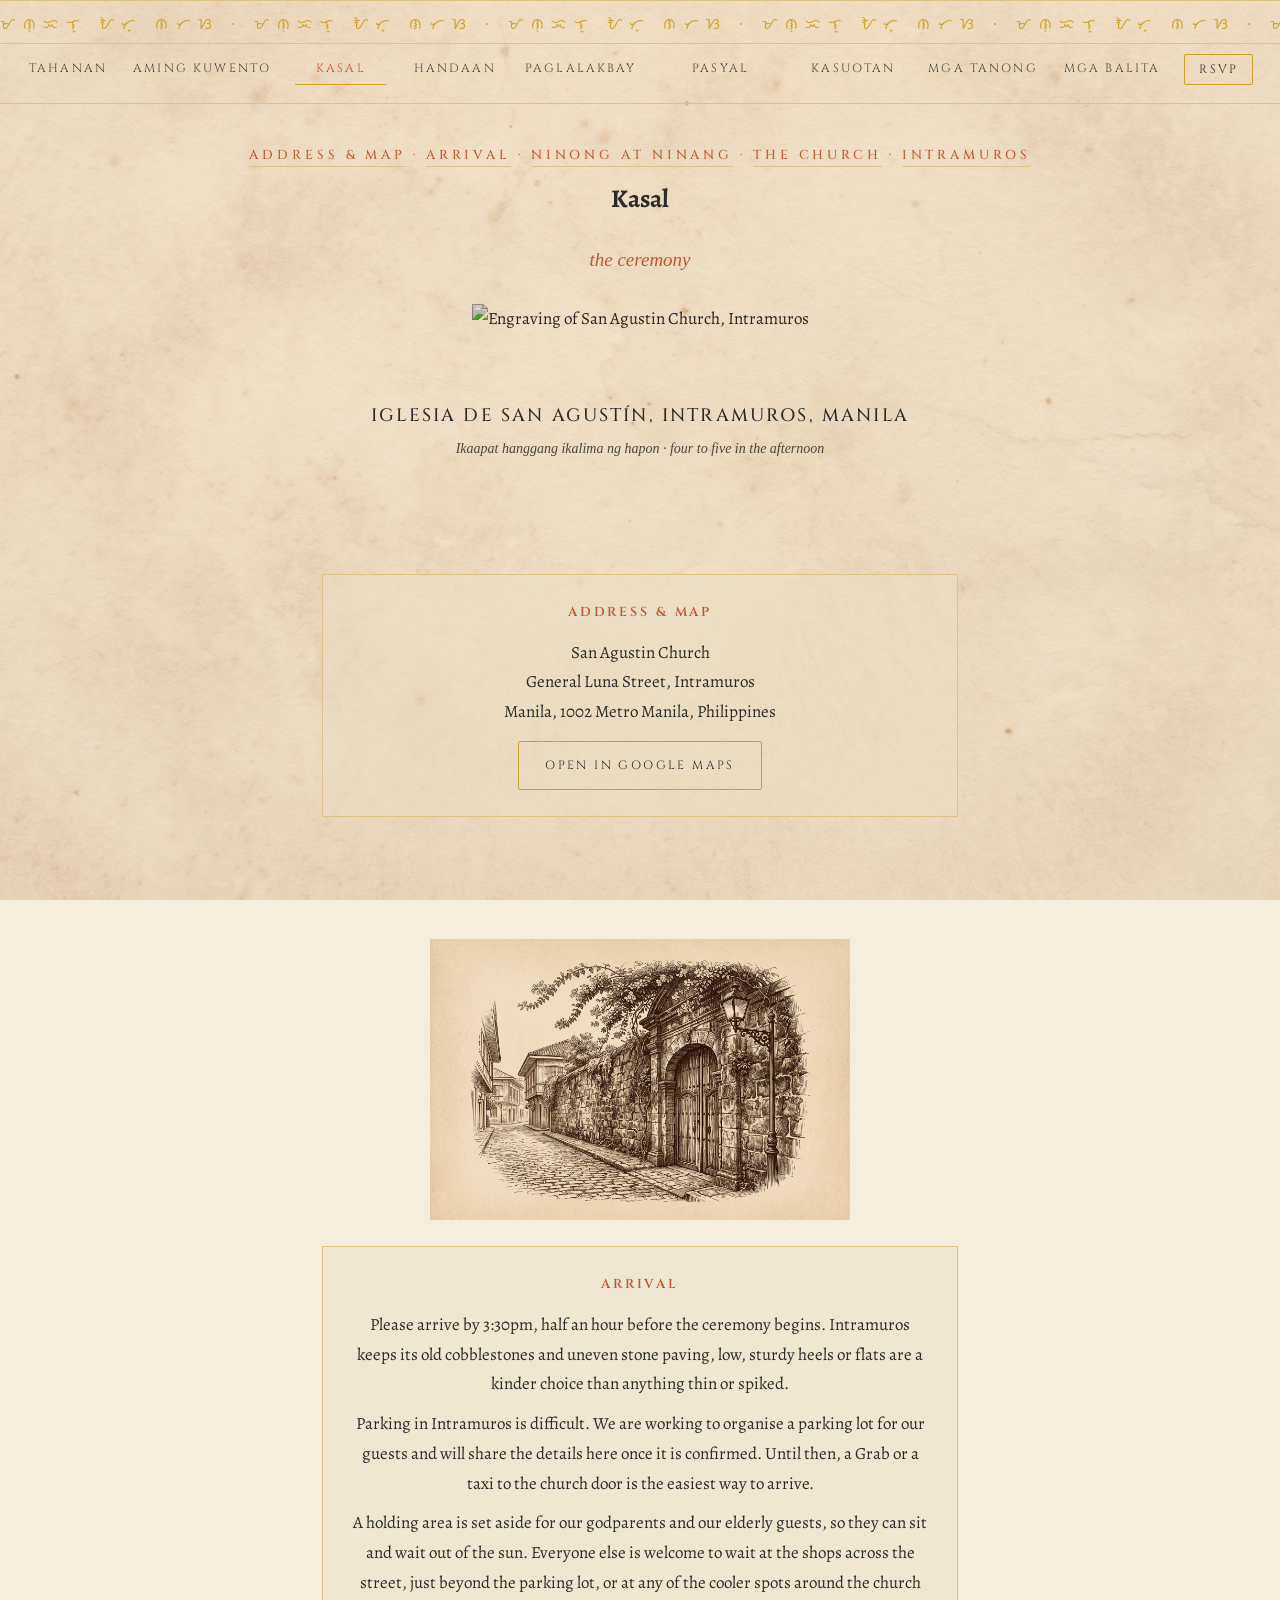
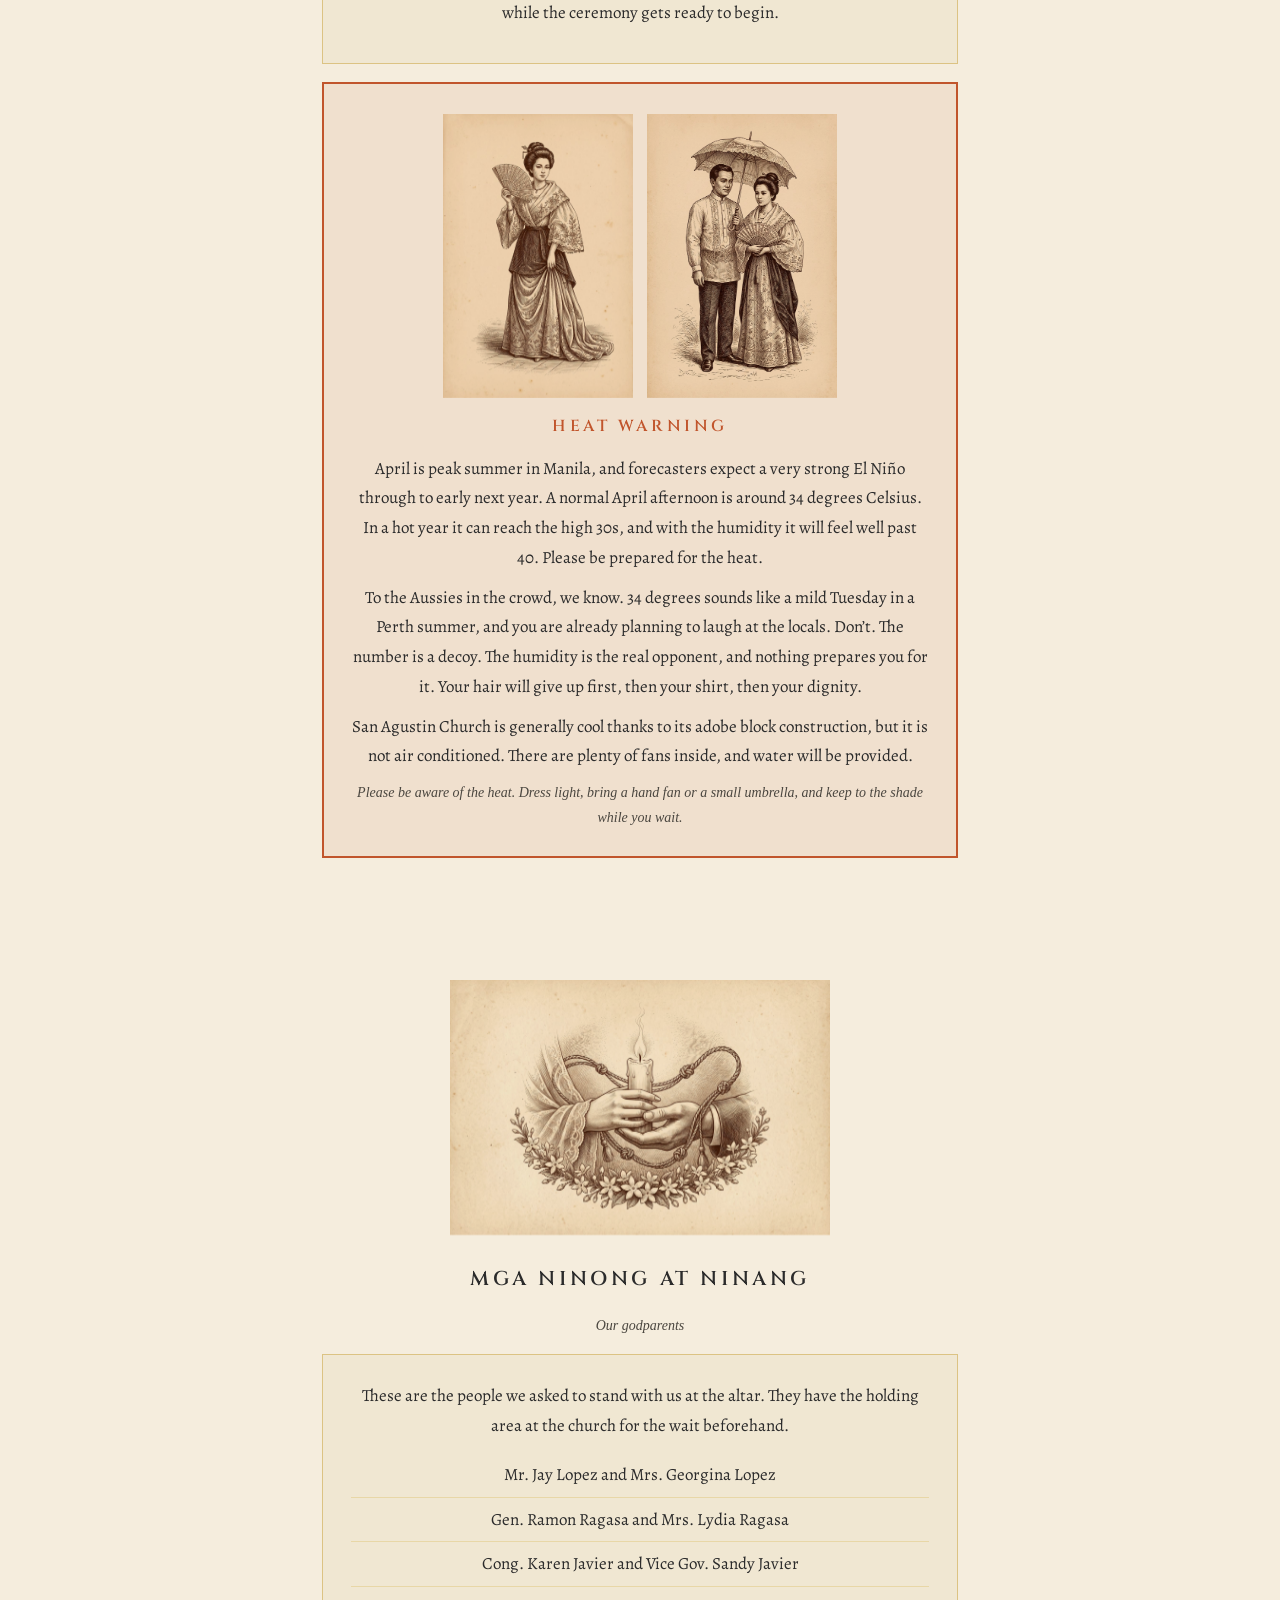
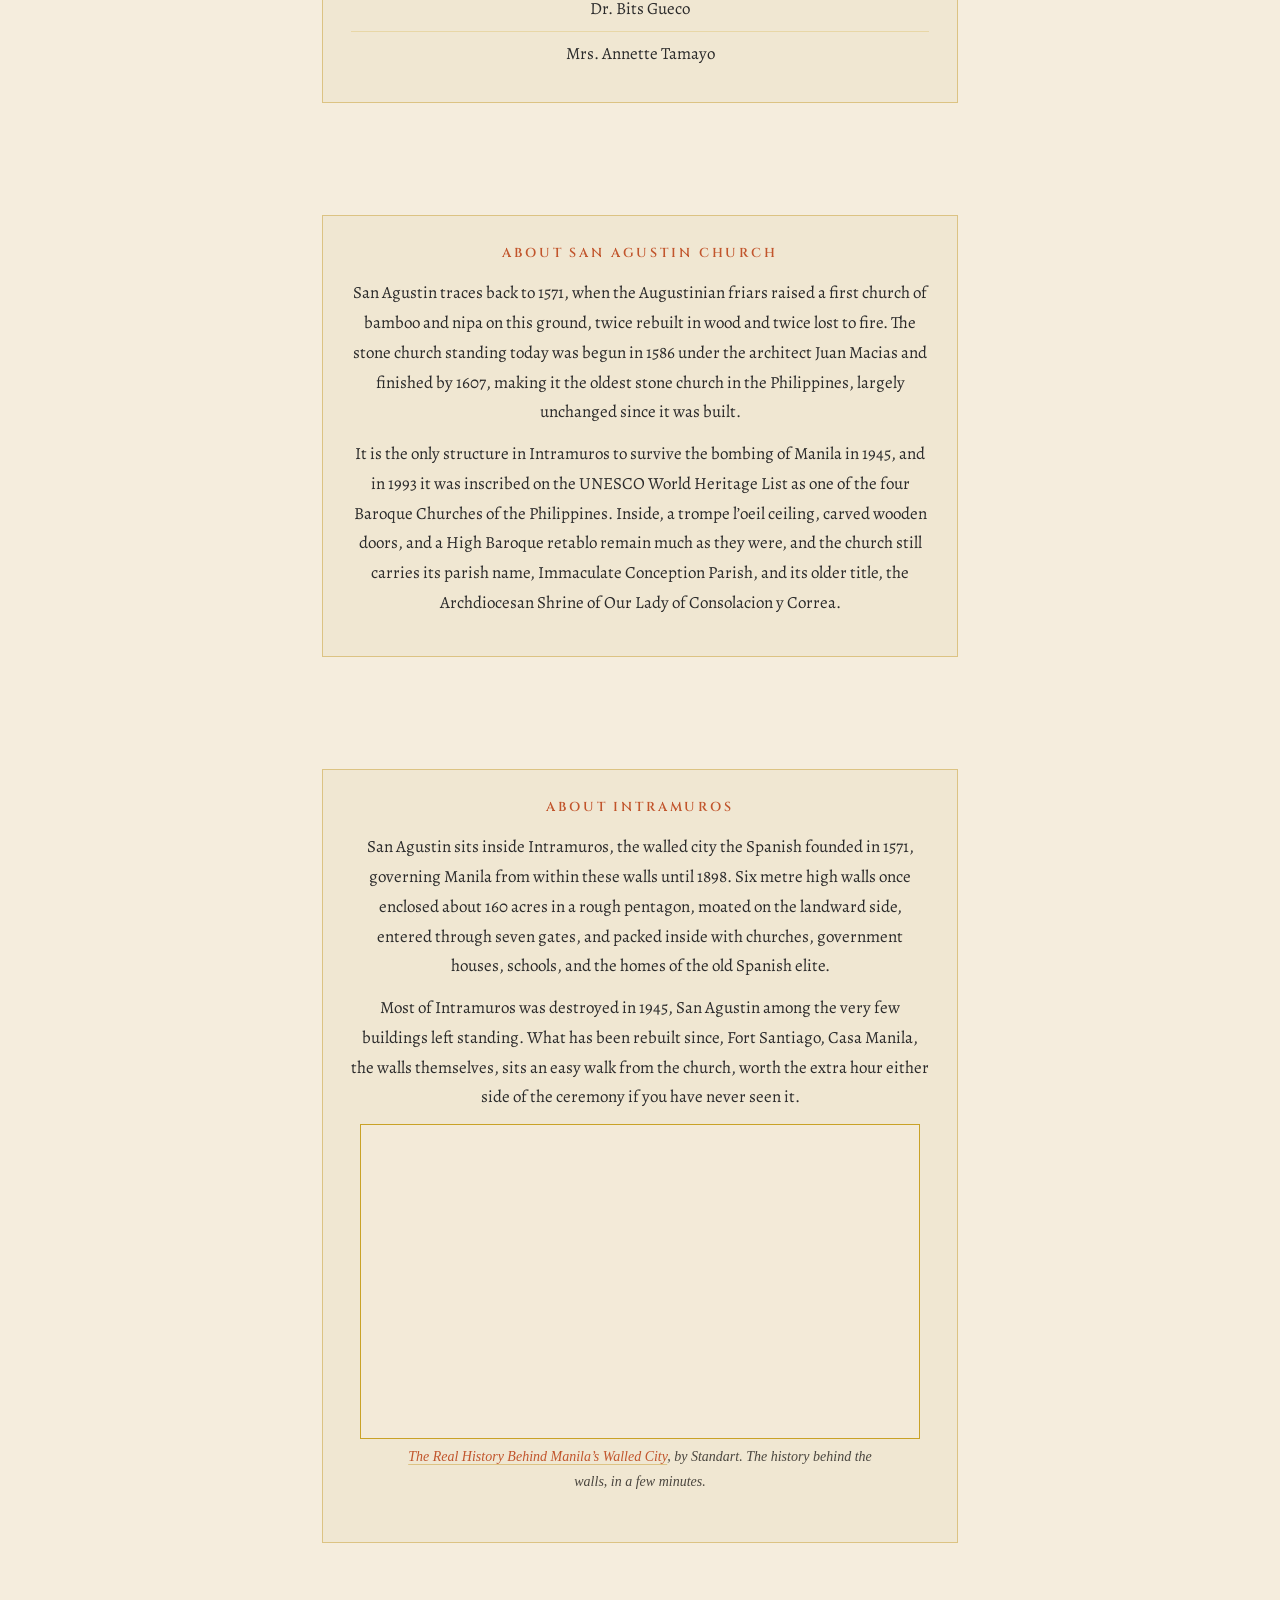
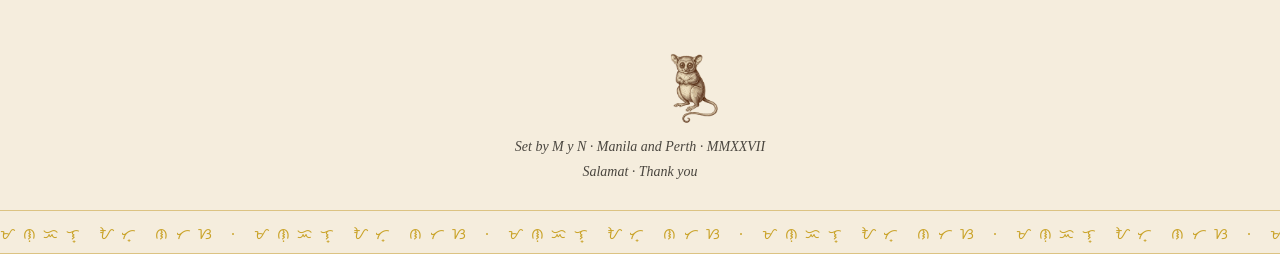
==== commit bc58e6c3: "Remove 1934 Intramuros video from Ceremony Co-Authored-By: Claude Sonnet 5.5 <noreply@anthropic.com>" ====
--- a/site/ceremony/index.html
+++ b/site/ceremony/index.html
@@ -186,10 +186,6 @@
   <div class="container narrow">
     <div class="panel reveal">
       <h3>About Intramuros</h3>
-      <div class="video-item">
-        <div class="video-embed"><iframe src="https://www.youtube-nocookie.com/embed/7z2R5xMfBog" title="Intramuros: The Walled City of Manila, 1934 travelogue" loading="lazy" allow="accelerometer; encrypted-media; gyroscope; picture-in-picture; web-share" referrerpolicy="strict-origin-when-cross-origin" allowfullscreen></iframe></div>
-        <p class="caption"><a href="https://www.youtube.com/watch?v=7z2R5xMfBog" target="_blank" rel="noopener">Intramuros: The Walled City of Manila</a>, a 1934 travelogue from PeriscopeFilm. The walled city as it stood before the war.</p>
-      </div>
       <p style="margin: 0 0 12px;">
         San Agustin sits inside Intramuros, the walled city the Spanish
         founded in 1571, governing Manila from within these walls until
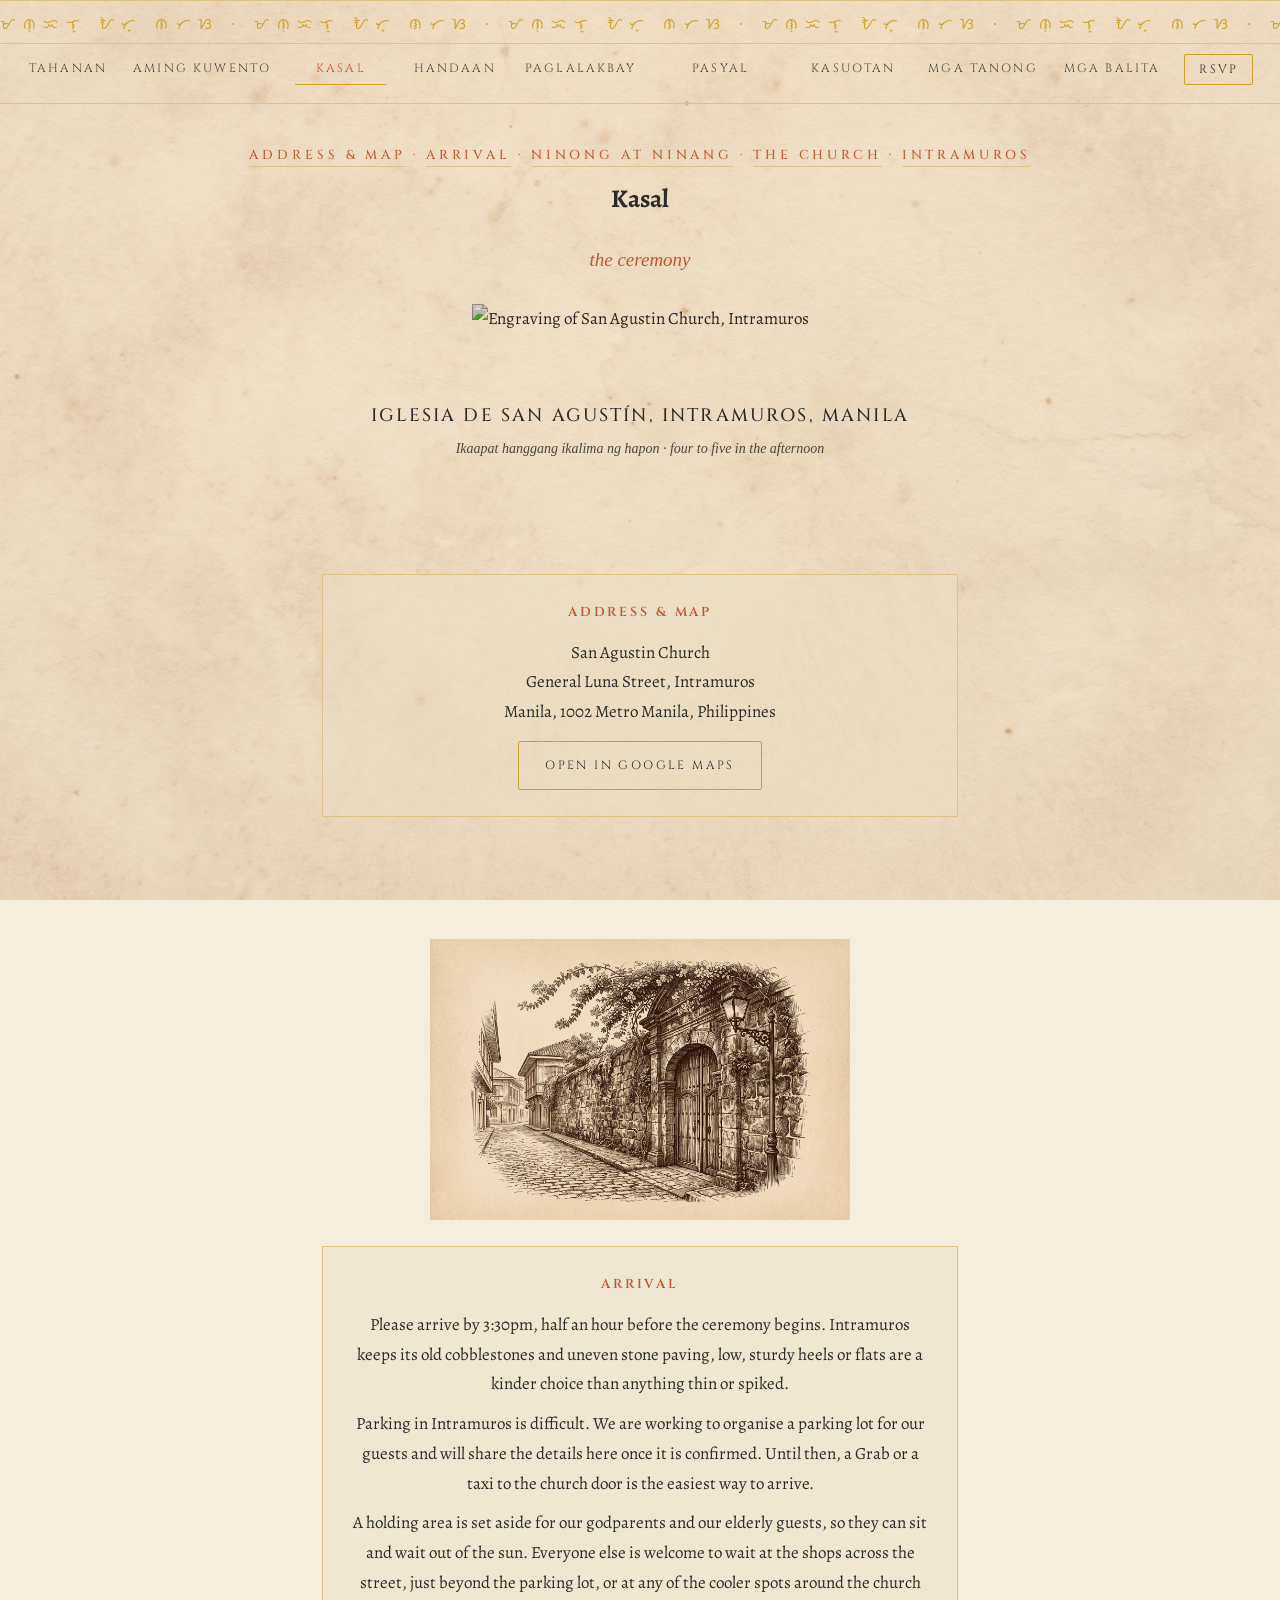
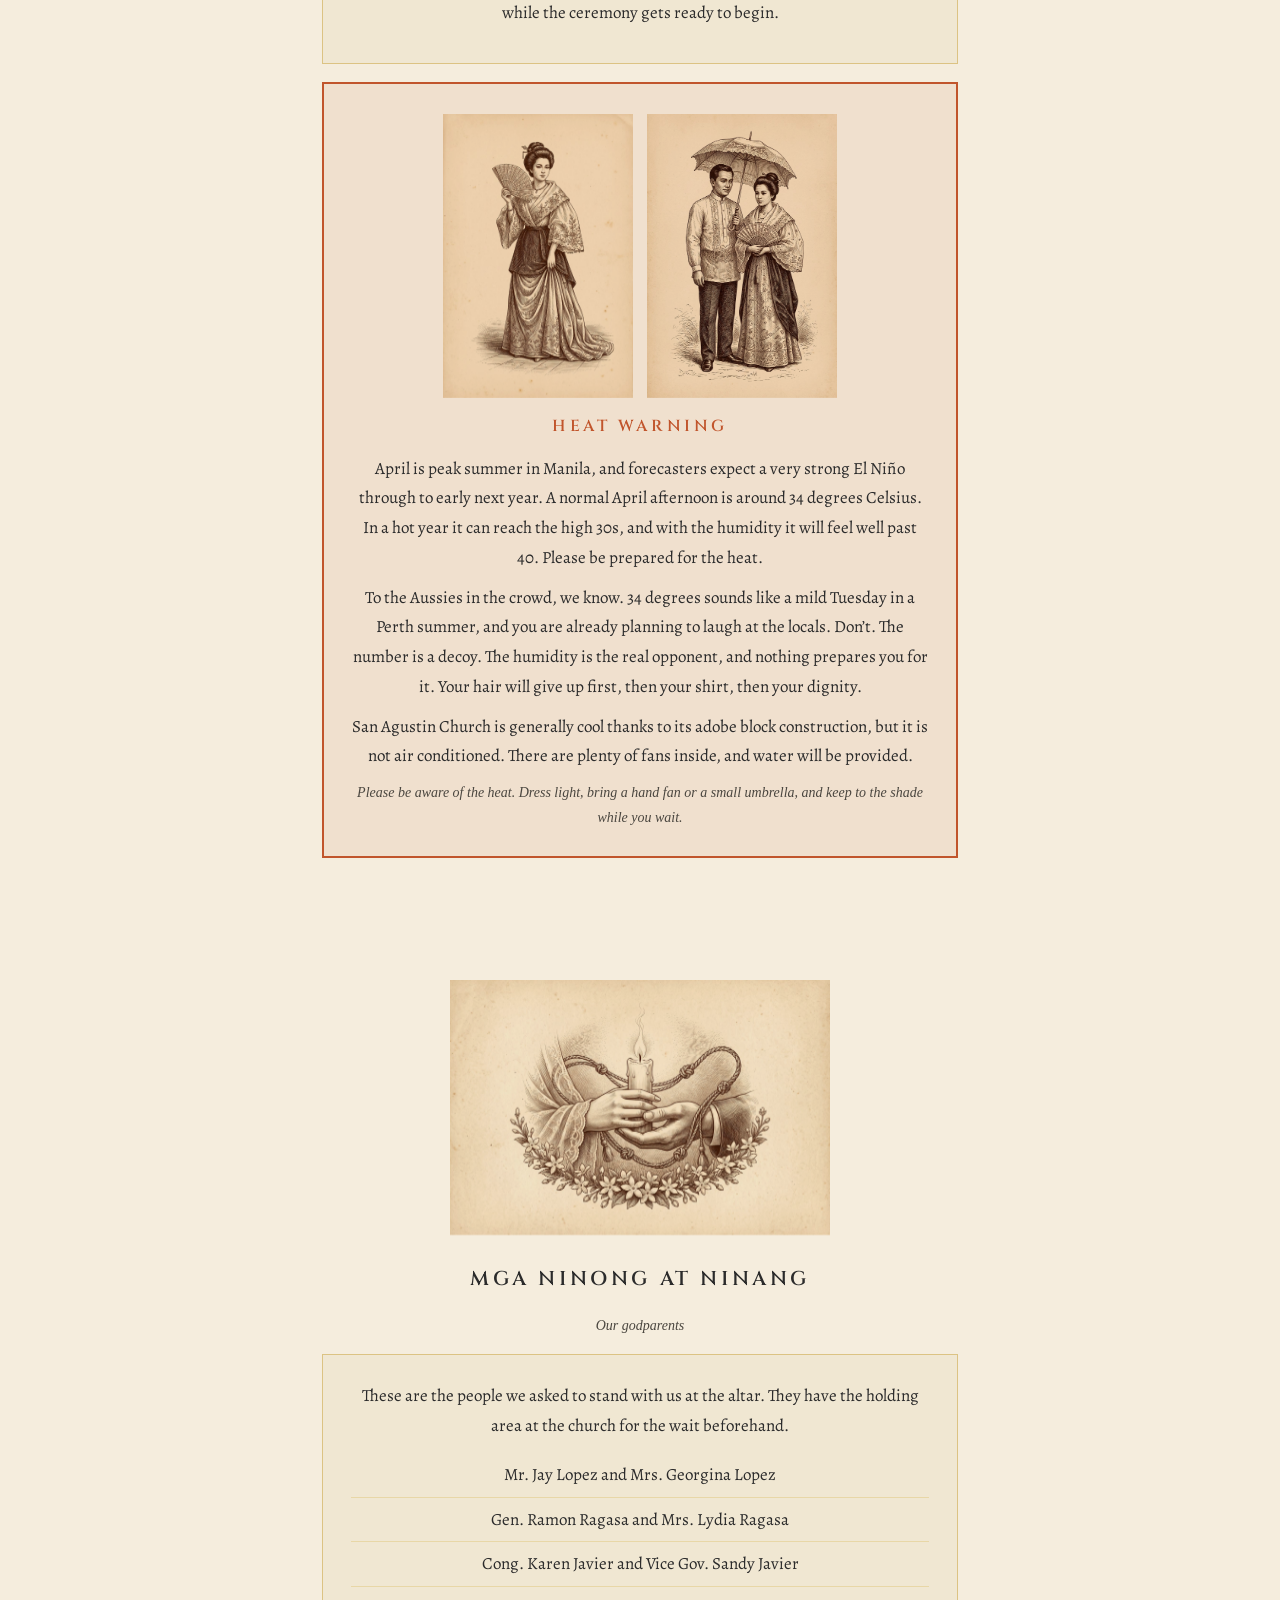
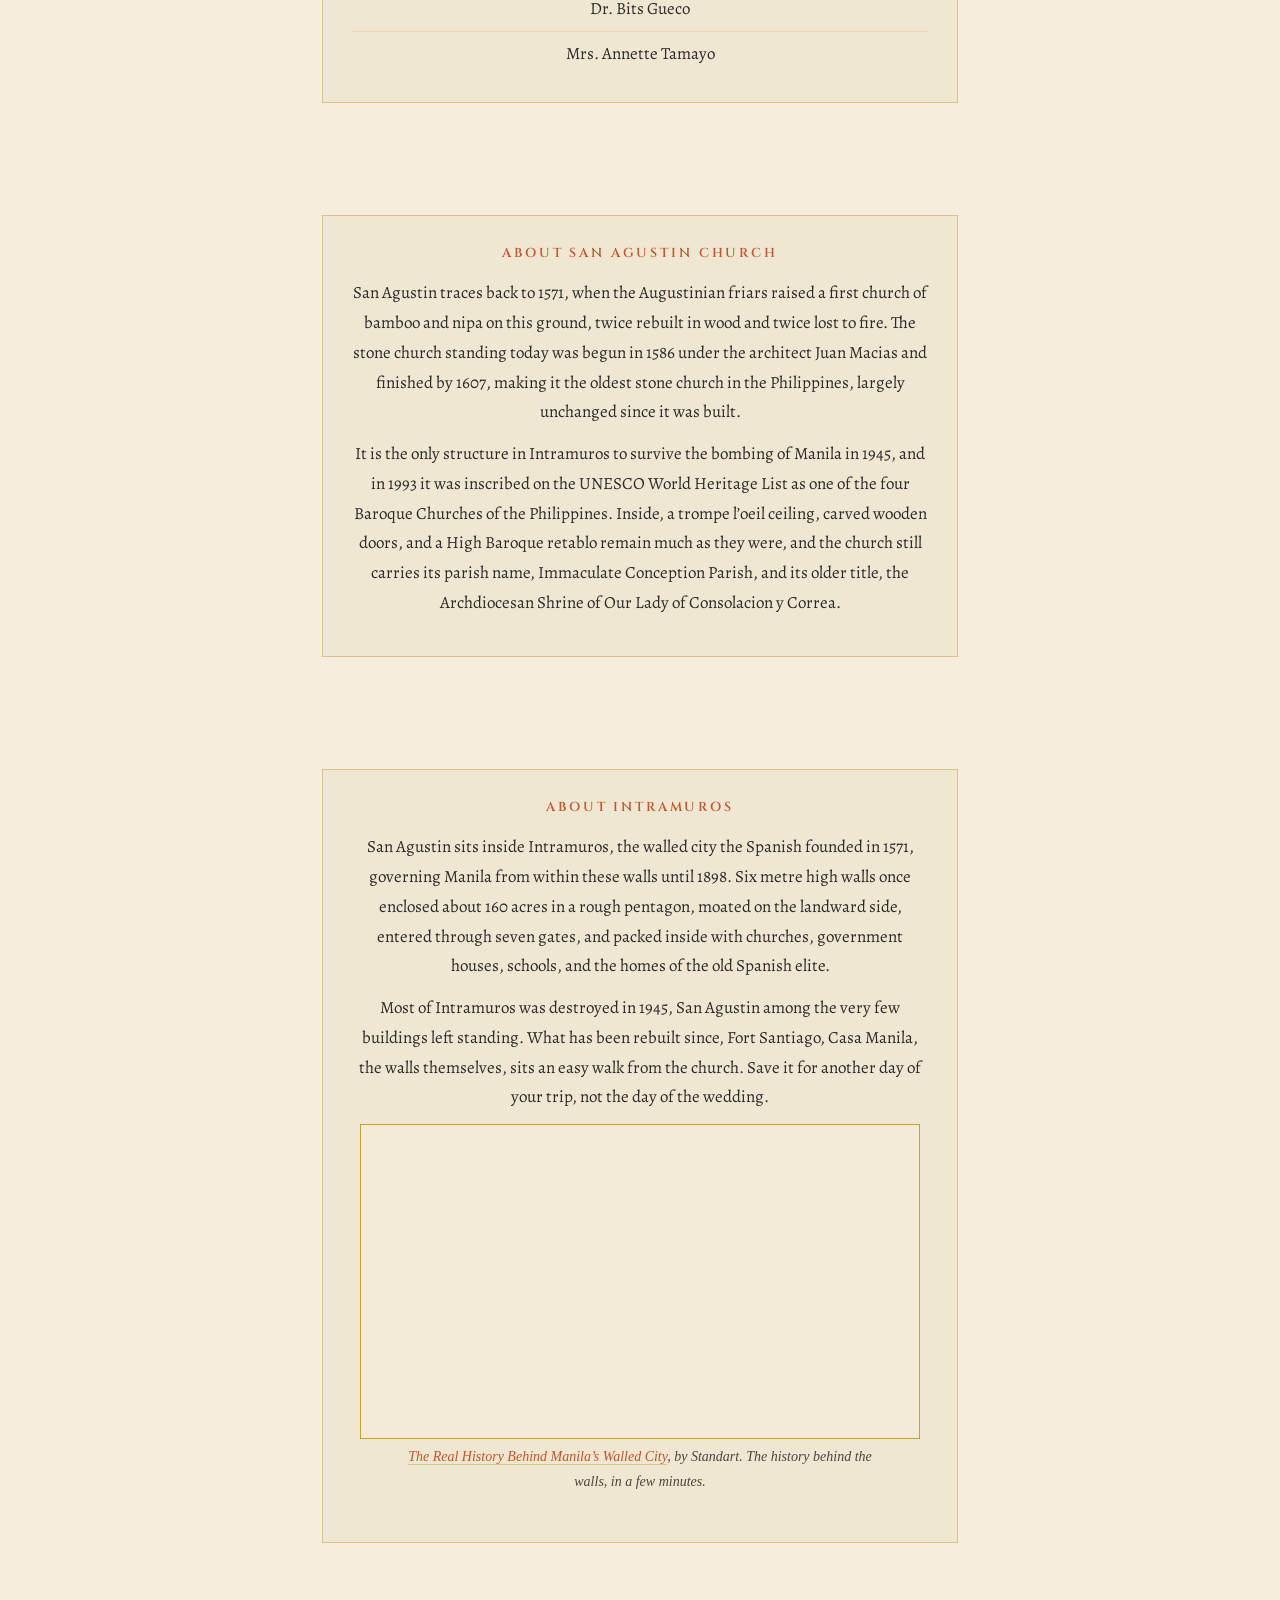
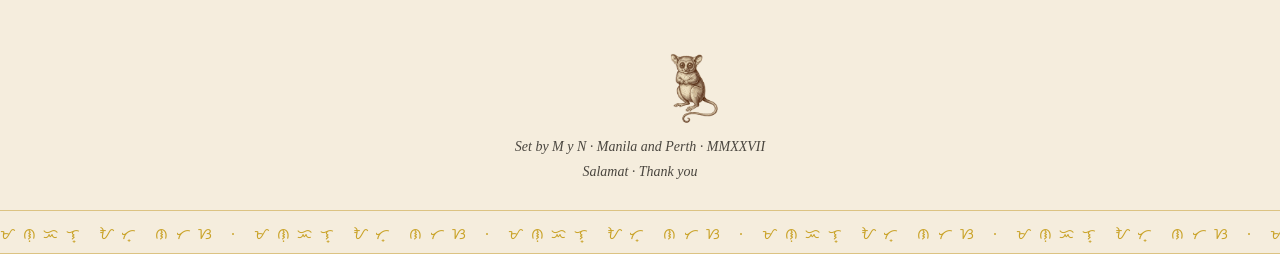
==== commit 530b6ebf: "Ceremony: tell guests to save Intramuros for another day Co-Authored-By: Claude Sonnet 5.5 <noreply@" ====
--- a/site/ceremony/index.html
+++ b/site/ceremony/index.html
@@ -199,8 +199,8 @@
         Most of Intramuros was destroyed in 1945, San Agustin among the
         very few buildings left standing. What has been rebuilt since,
         Fort Santiago, Casa Manila, the walls themselves, sits an easy
-        walk from the church, worth the extra hour either side of the
-        ceremony if you have never seen it.
+        walk from the church. Save it for another day of your trip, not
+        the day of the wedding.
       </p>
       <div class="video-item">
         <div class="video-embed"><iframe src="https://www.youtube-nocookie.com/embed/frHWxoum1EM" title="The Real History Behind Manila's Walled City, Intramuros Explained" loading="lazy" allow="accelerometer; encrypted-media; gyroscope; picture-in-picture; web-share" referrerpolicy="strict-origin-when-cross-origin" allowfullscreen></iframe></div>
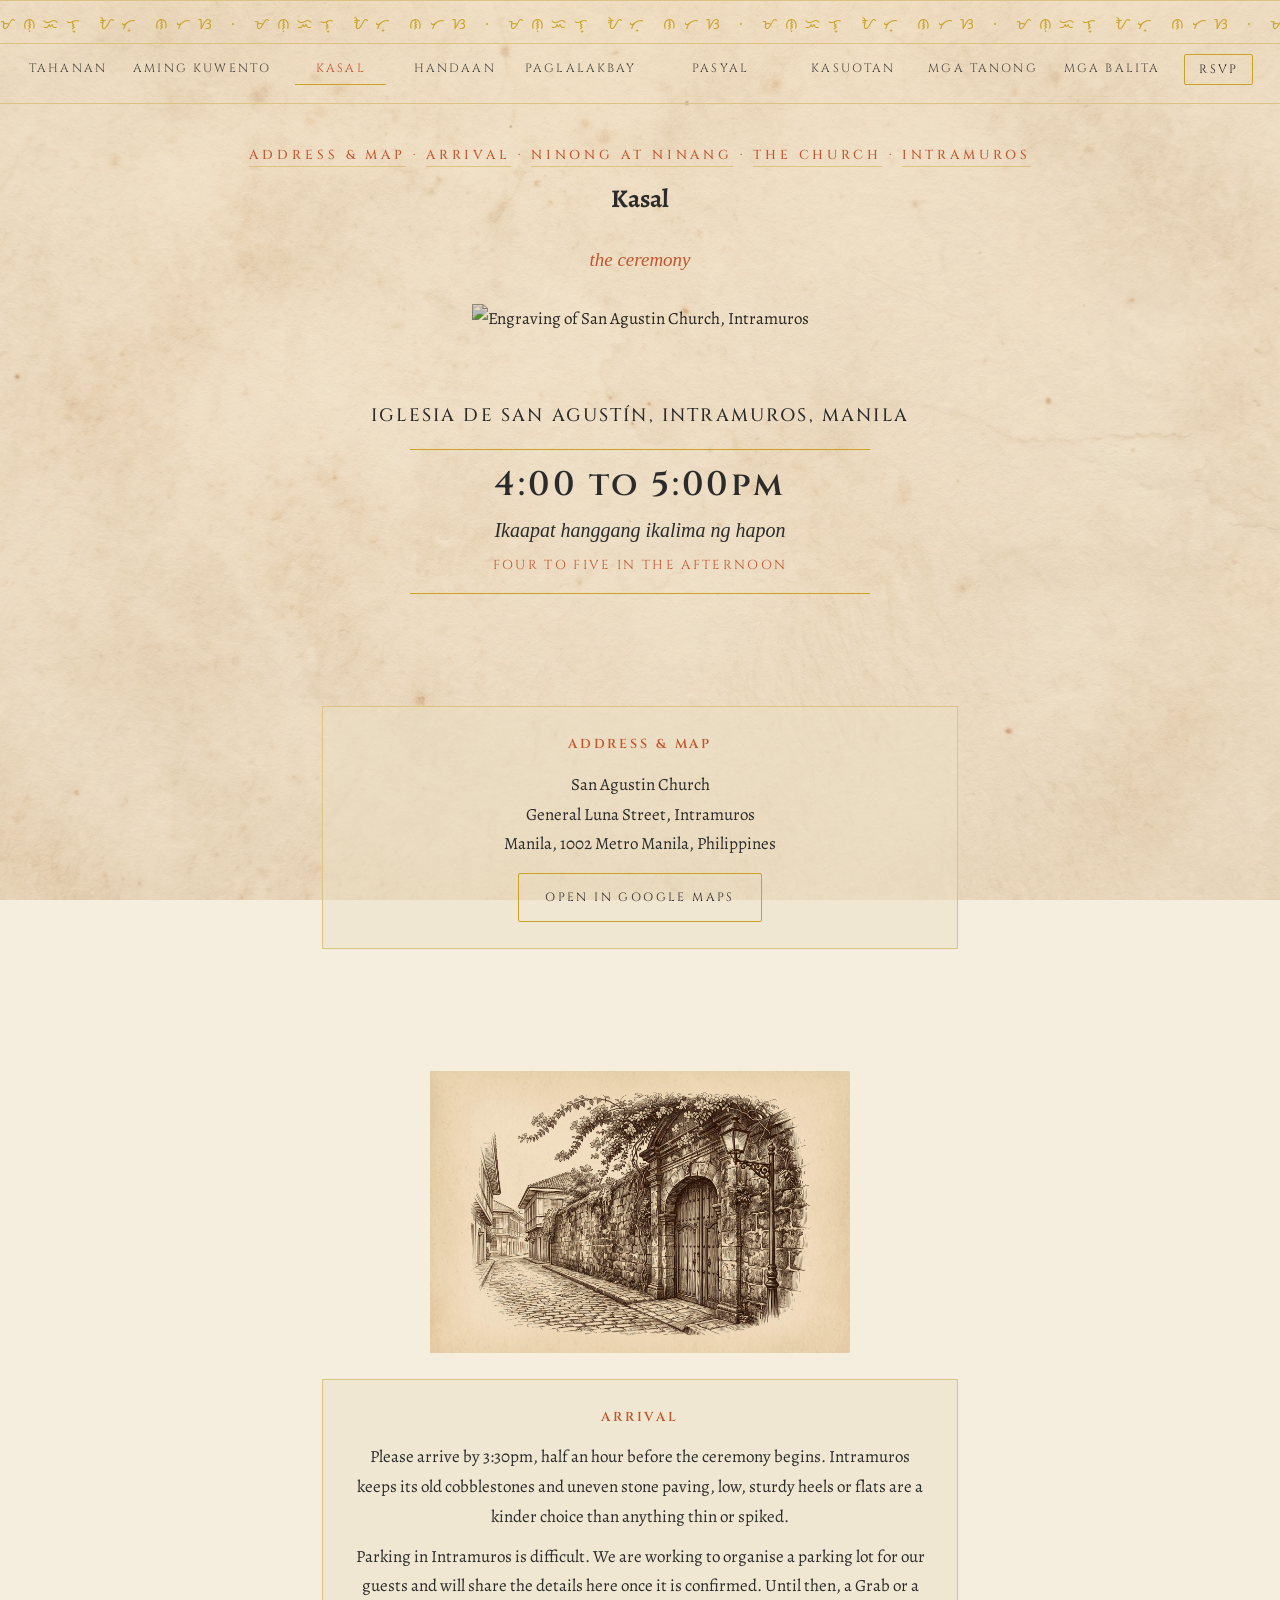
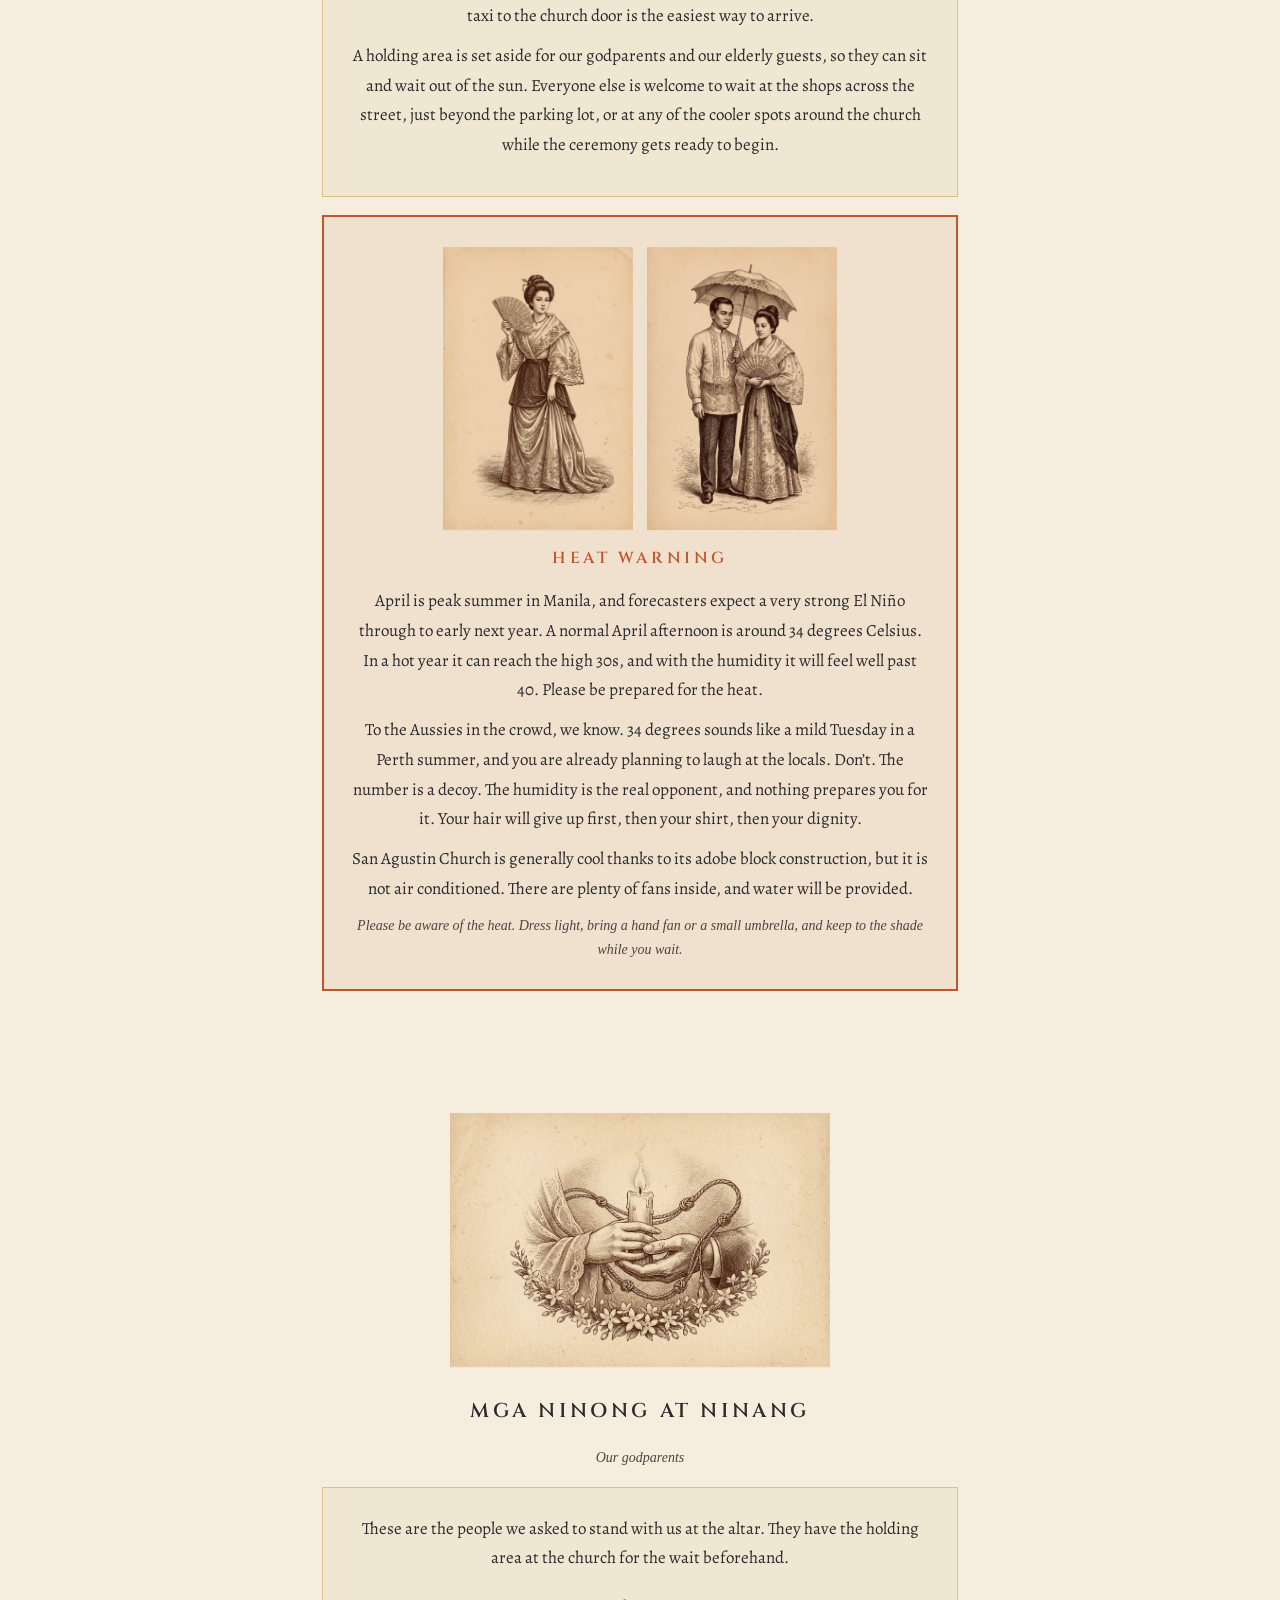
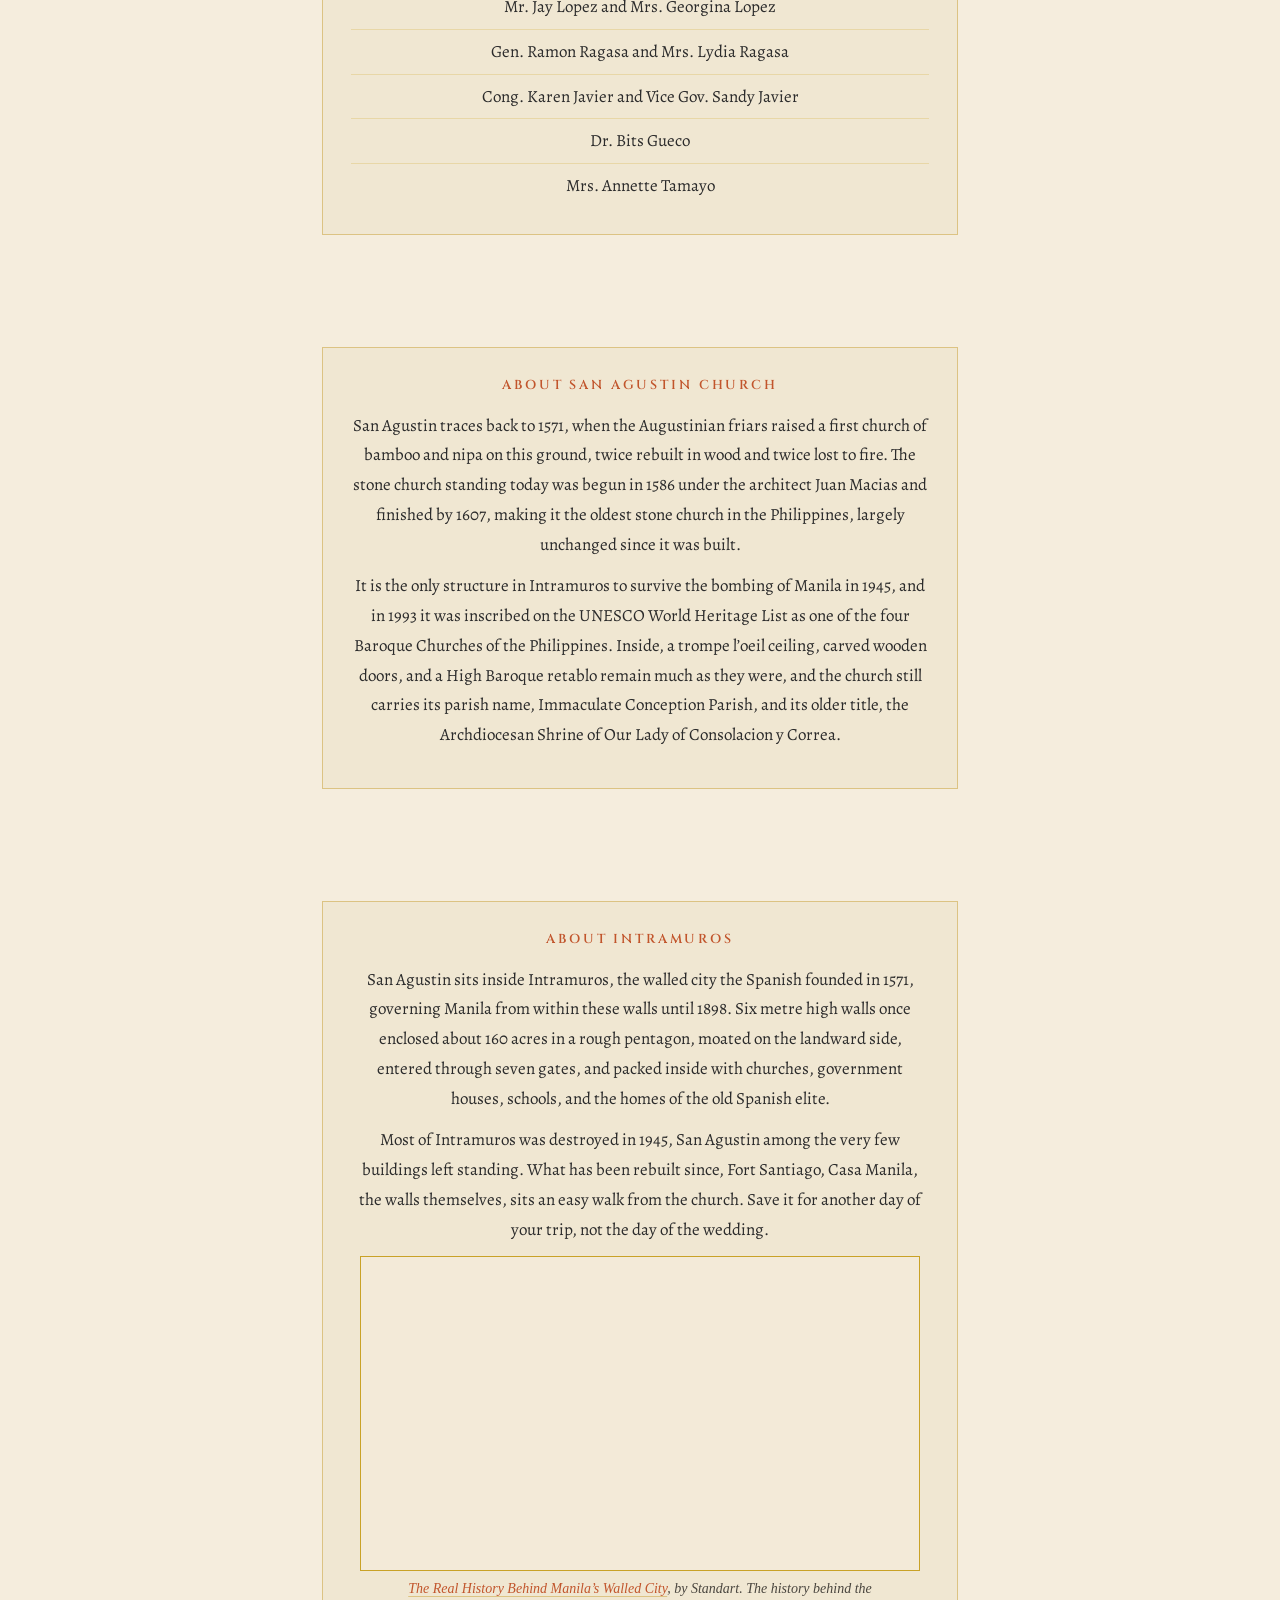
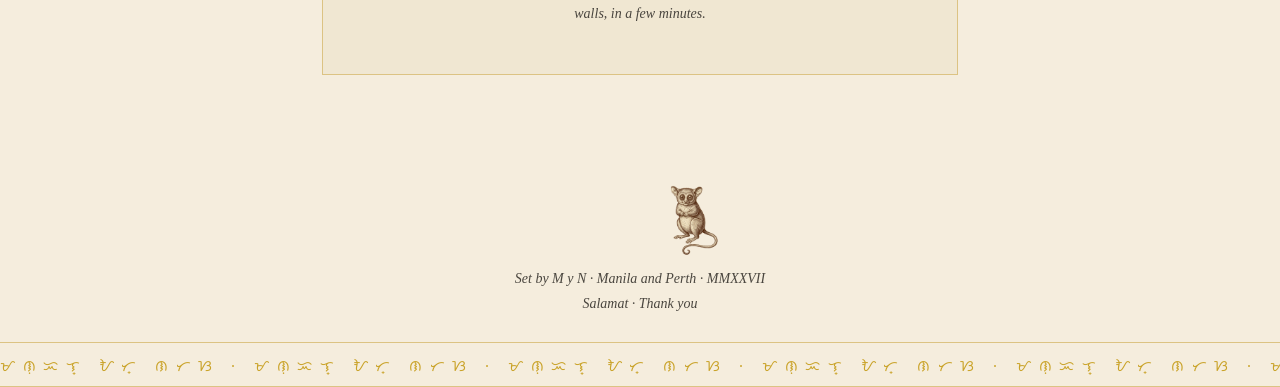
==== commit fd6cadb5: "Ceremony: make the ceremony time prominent Co-Authored-By: Claude Sonnet 5.5 <noreply@anthropic.com>" ====
--- a/site/ceremony/index.html
+++ b/site/ceremony/index.html
@@ -52,8 +52,10 @@
   <div class="reveal" style="font-family: 'Cinzel', serif; font-size: 18px; font-weight: 500; letter-spacing: 0.12em;">
     IGLESIA DE SAN AGUST&Iacute;N, INTRAMUROS, MANILA
   </div>
-  <div class="caption reveal" style="margin-top: 6px;">
-    Ikaapat hanggang ikalima ng hapon &middot; four to five in the afternoon
+  <div class="reveal" style="max-width: 460px; margin: 18px auto 0; padding: 16px 12px; border-top: 1px solid var(--gold); border-bottom: 1px solid var(--gold);">
+    <div style="font-family: 'Cinzel', serif; font-size: 34px; font-weight: 600; letter-spacing: 0.08em; color: var(--ink); line-height: 1.15;">4:00 to 5:00pm</div>
+    <div style="font-family: 'IM Fell English', serif; font-style: italic; font-size: 20px; color: var(--ink); margin-top: 8px;">Ikaapat hanggang ikalima ng hapon</div>
+    <div style="font-family: 'Cinzel', serif; font-size: 13px; letter-spacing: 0.18em; text-transform: uppercase; color: var(--burnt); margin-top: 6px;">Four to five in the afternoon</div>
   </div>
 </section>
 
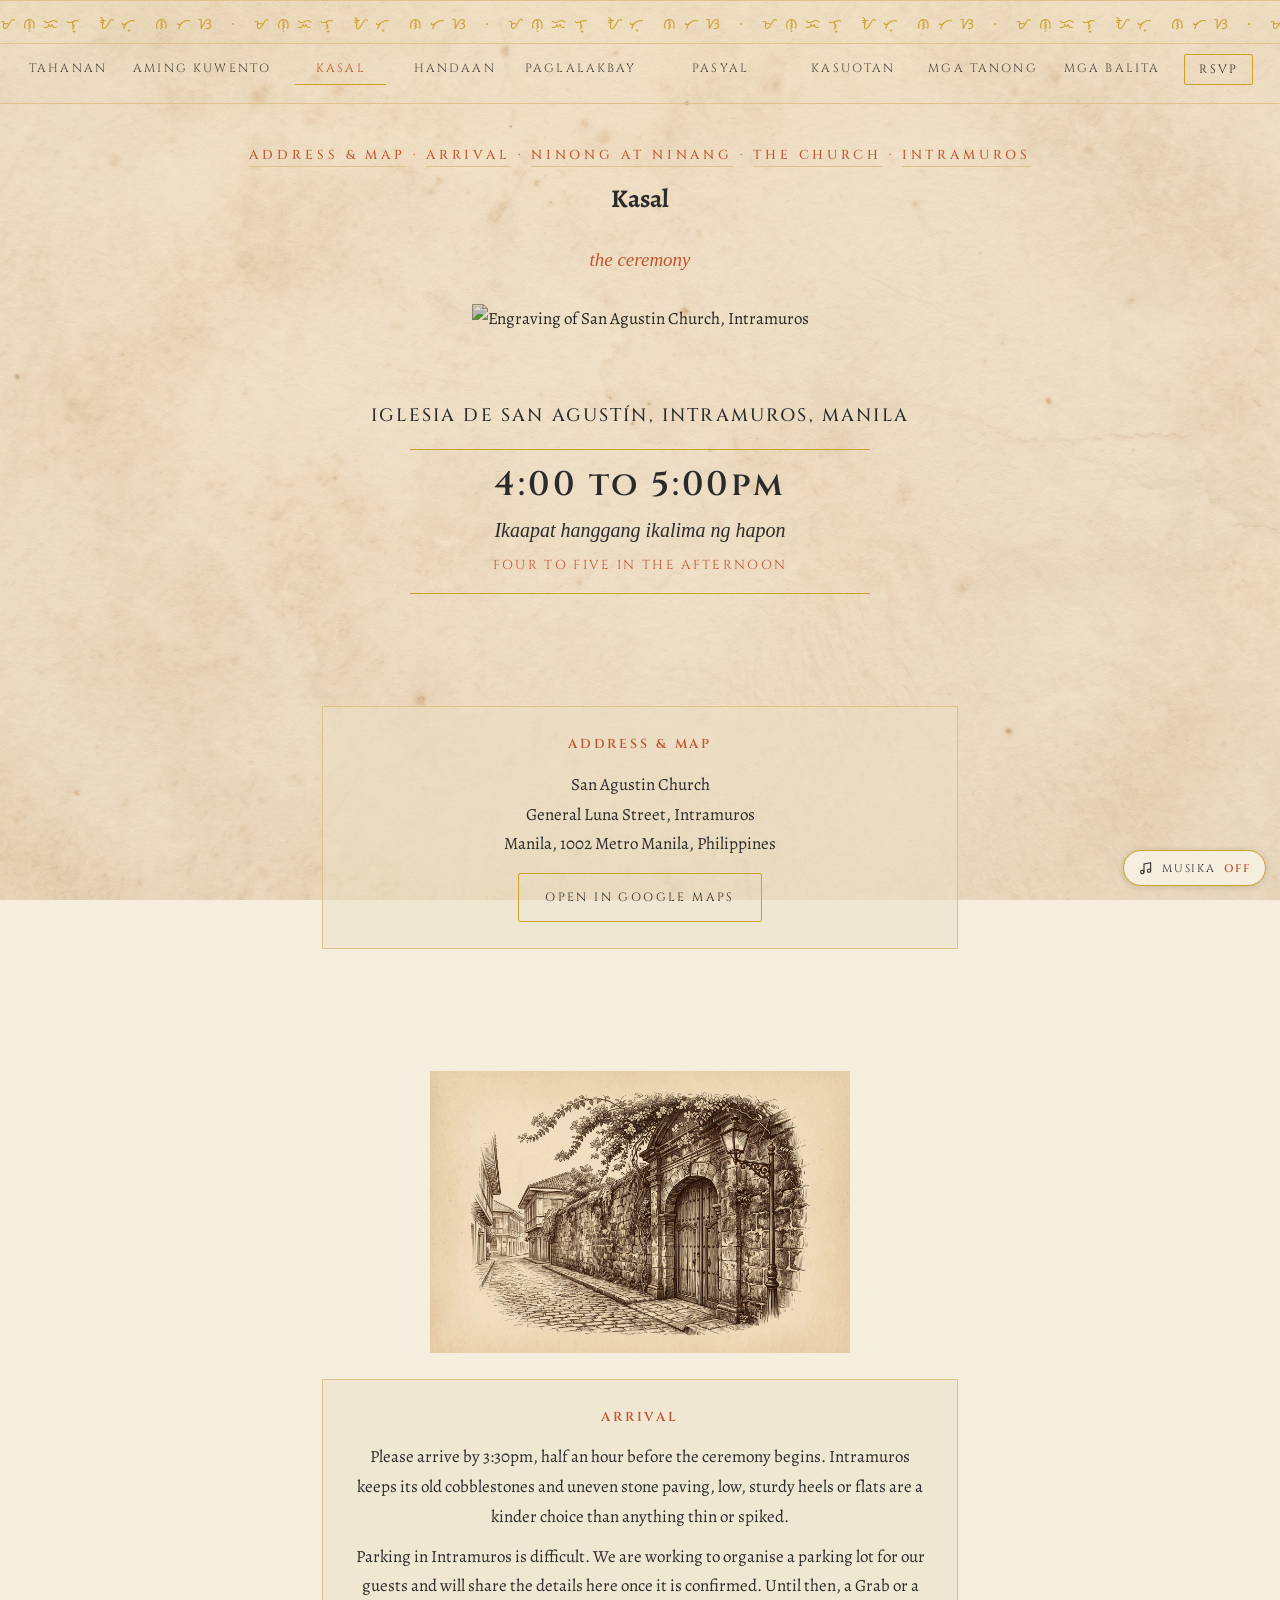
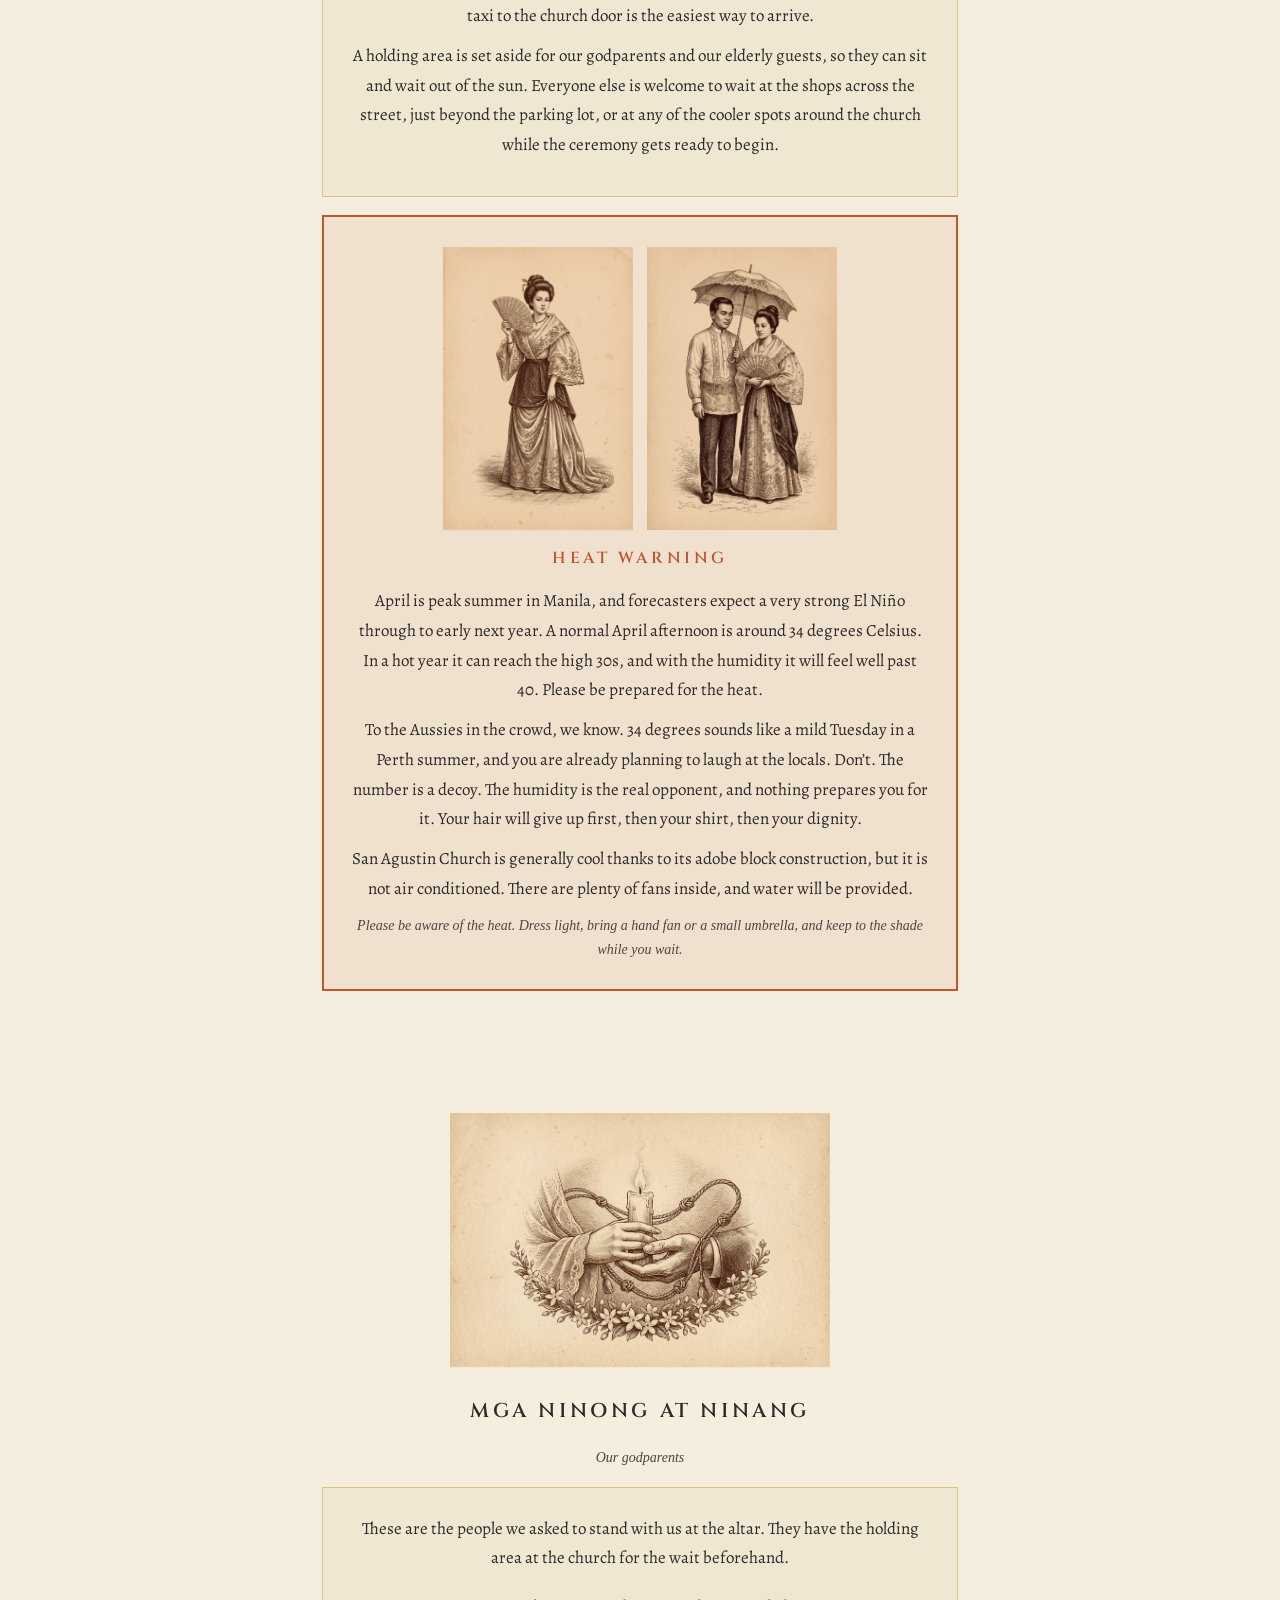
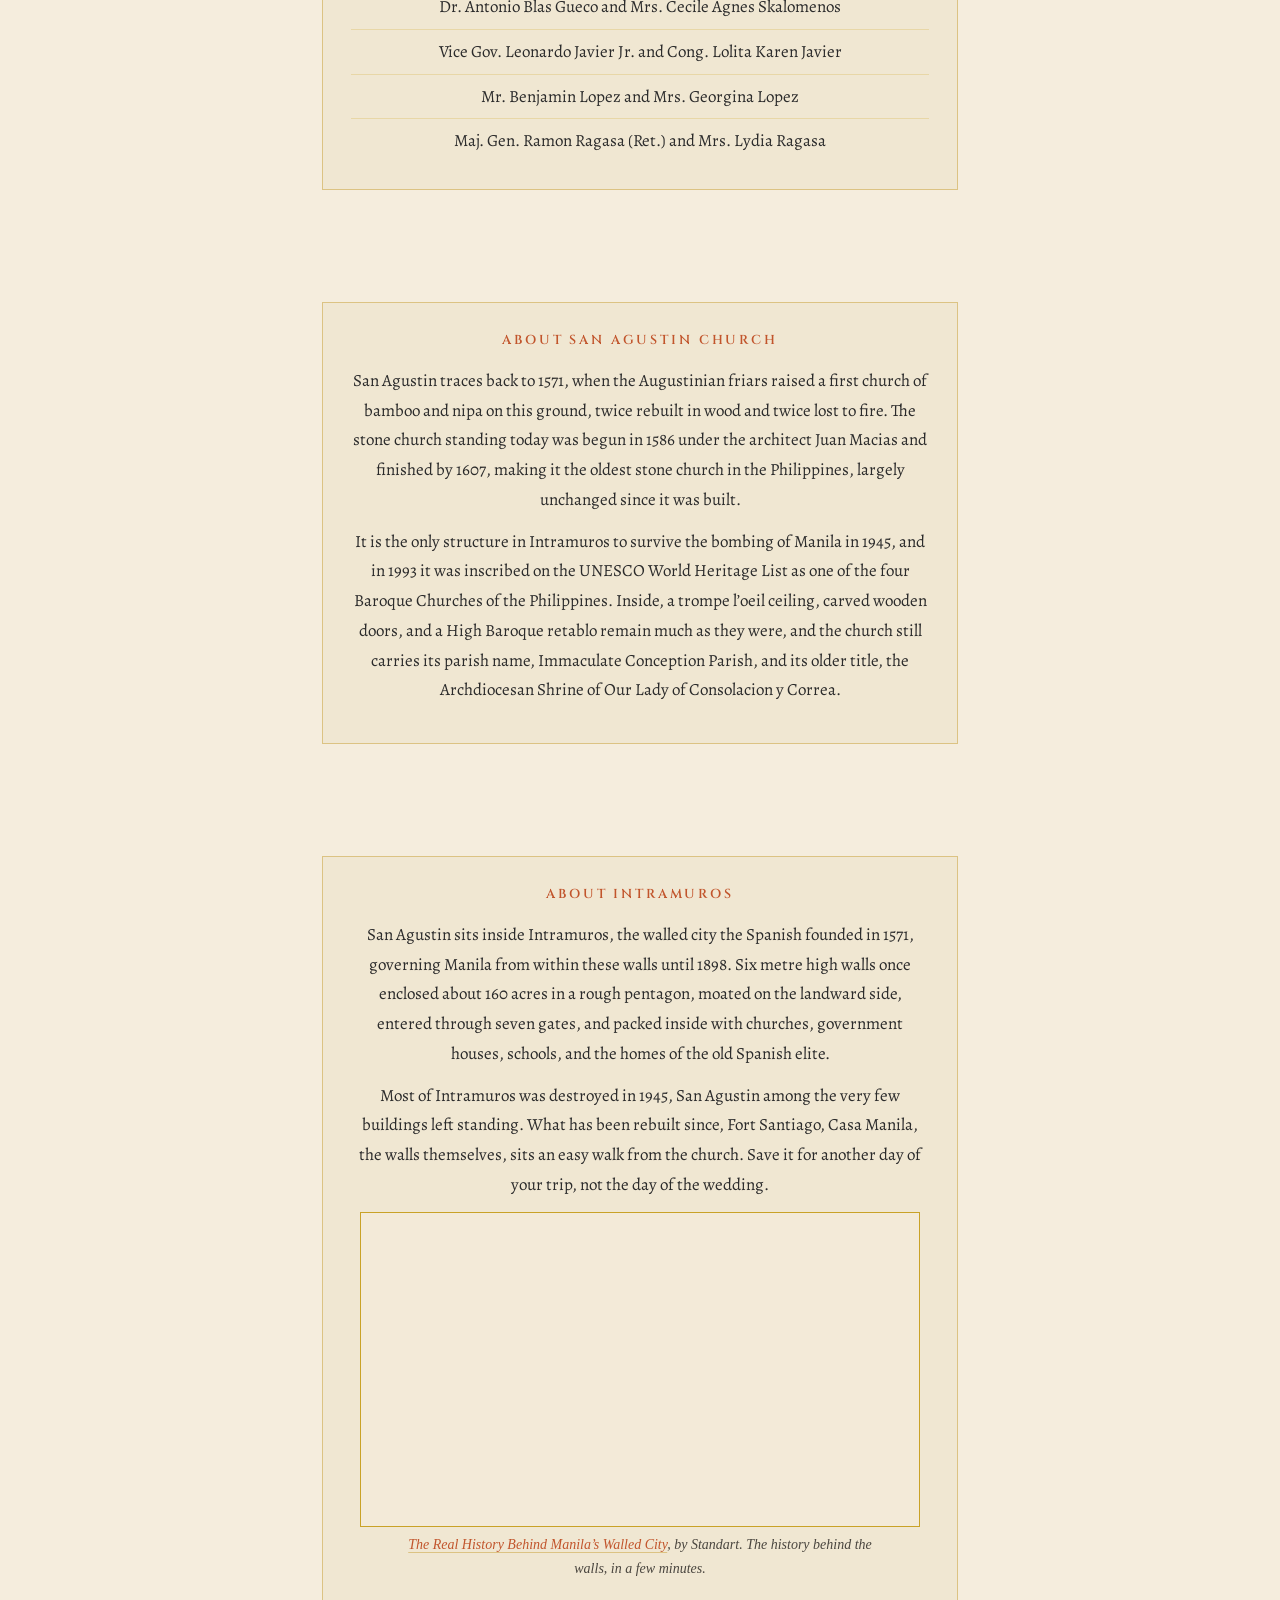
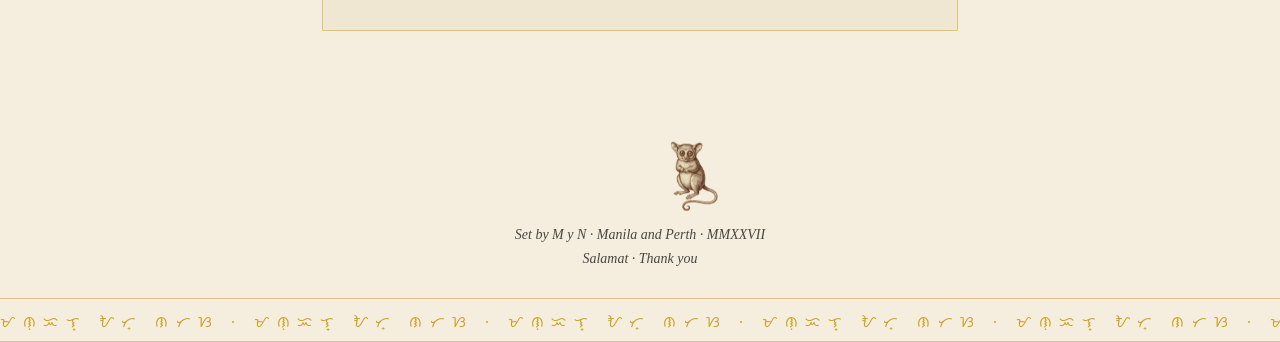
==== commit cf2df4c7: "Ceremony: update Ninong at Ninang list Full names for the Javiers, Benjamin Lopez and Maj. Gen. Raga" ====
--- a/site/ceremony/index.html
+++ b/site/ceremony/index.html
@@ -148,11 +148,10 @@
         have the holding area at the church for the wait beforehand.
       </p>
       <ul class="plain">
-        <li>Mr. Jay Lopez and Mrs. Georgina Lopez</li>
-        <li>Gen. Ramon Ragasa and Mrs. Lydia Ragasa</li>
-        <li>Cong. Karen Javier and Vice Gov. Sandy Javier</li>
-        <li>Dr. Bits Gueco</li>
-        <li>Mrs. Annette Tamayo</li>
+        <li>Dr. Antonio Blas Gueco and Mrs. Cecile Agnes Skalomenos</li>
+        <li>Vice Gov. Leonardo Javier Jr. and Cong. Lolita Karen Javier</li>
+        <li>Mr. Benjamin Lopez and Mrs. Georgina Lopez</li>
+        <li>Maj. Gen. Ramon Ragasa (Ret.) and Mrs. Lydia Ragasa</li>
       </ul>
     </div>
   </div>
--- a/site/css/style.css
+++ b/site/css/style.css
@@ -660,3 +660,12 @@
 .video-embed iframe { position: absolute; inset: 5px; width: calc(100% - 10px); height: calc(100% - 10px); border: 0; }
 .video-item { margin: 0 0 22px; text-align: center; }
 .video-item .caption { margin: 4px auto 0; max-width: 480px; }
+
+/* Music toggle, opt in */
+.music-toggle { position: fixed; right: 14px; bottom: 14px; z-index: 50; display: inline-flex; align-items: center; gap: 8px; padding: 9px 14px; font-family: 'Cinzel', serif; font-size: 11px; letter-spacing: 0.16em; text-transform: uppercase; color: var(--ink); background: var(--ecru, #F5EDDD); border: 1px solid var(--gold); border-radius: 999px; cursor: pointer; box-shadow: 0 1px 6px rgba(43,43,43,0.18); }
+.music-toggle:hover, .music-toggle:focus-visible { border-color: var(--burnt); outline: none; }
+.music-toggle:focus-visible { box-shadow: 0 0 0 2px var(--burnt); }
+.music-toggle .music-state { color: var(--burnt); font-weight: 600; }
+.music-toggle.is-on { background: var(--ink); color: #F5EDDD; }
+.music-toggle.is-on .music-state { color: #E8C95C; }
+@media print { .music-toggle { display: none; } }
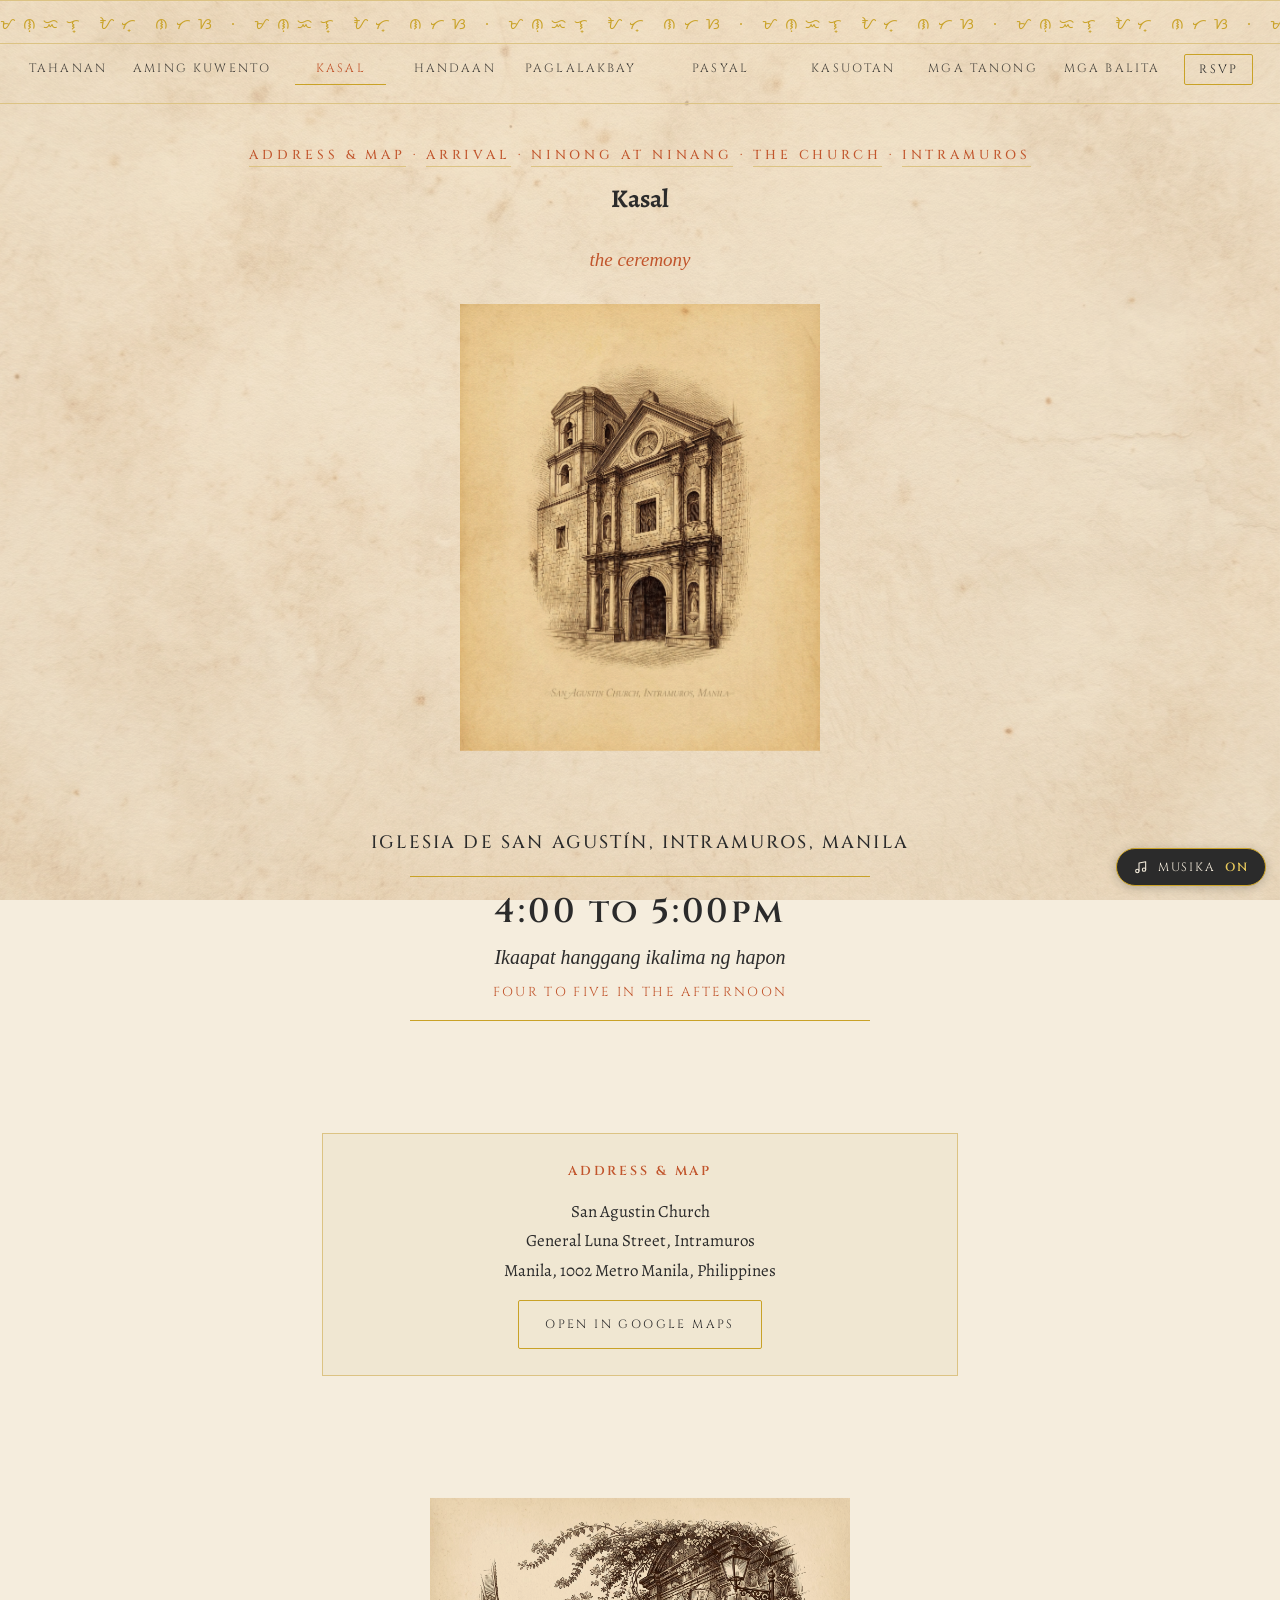
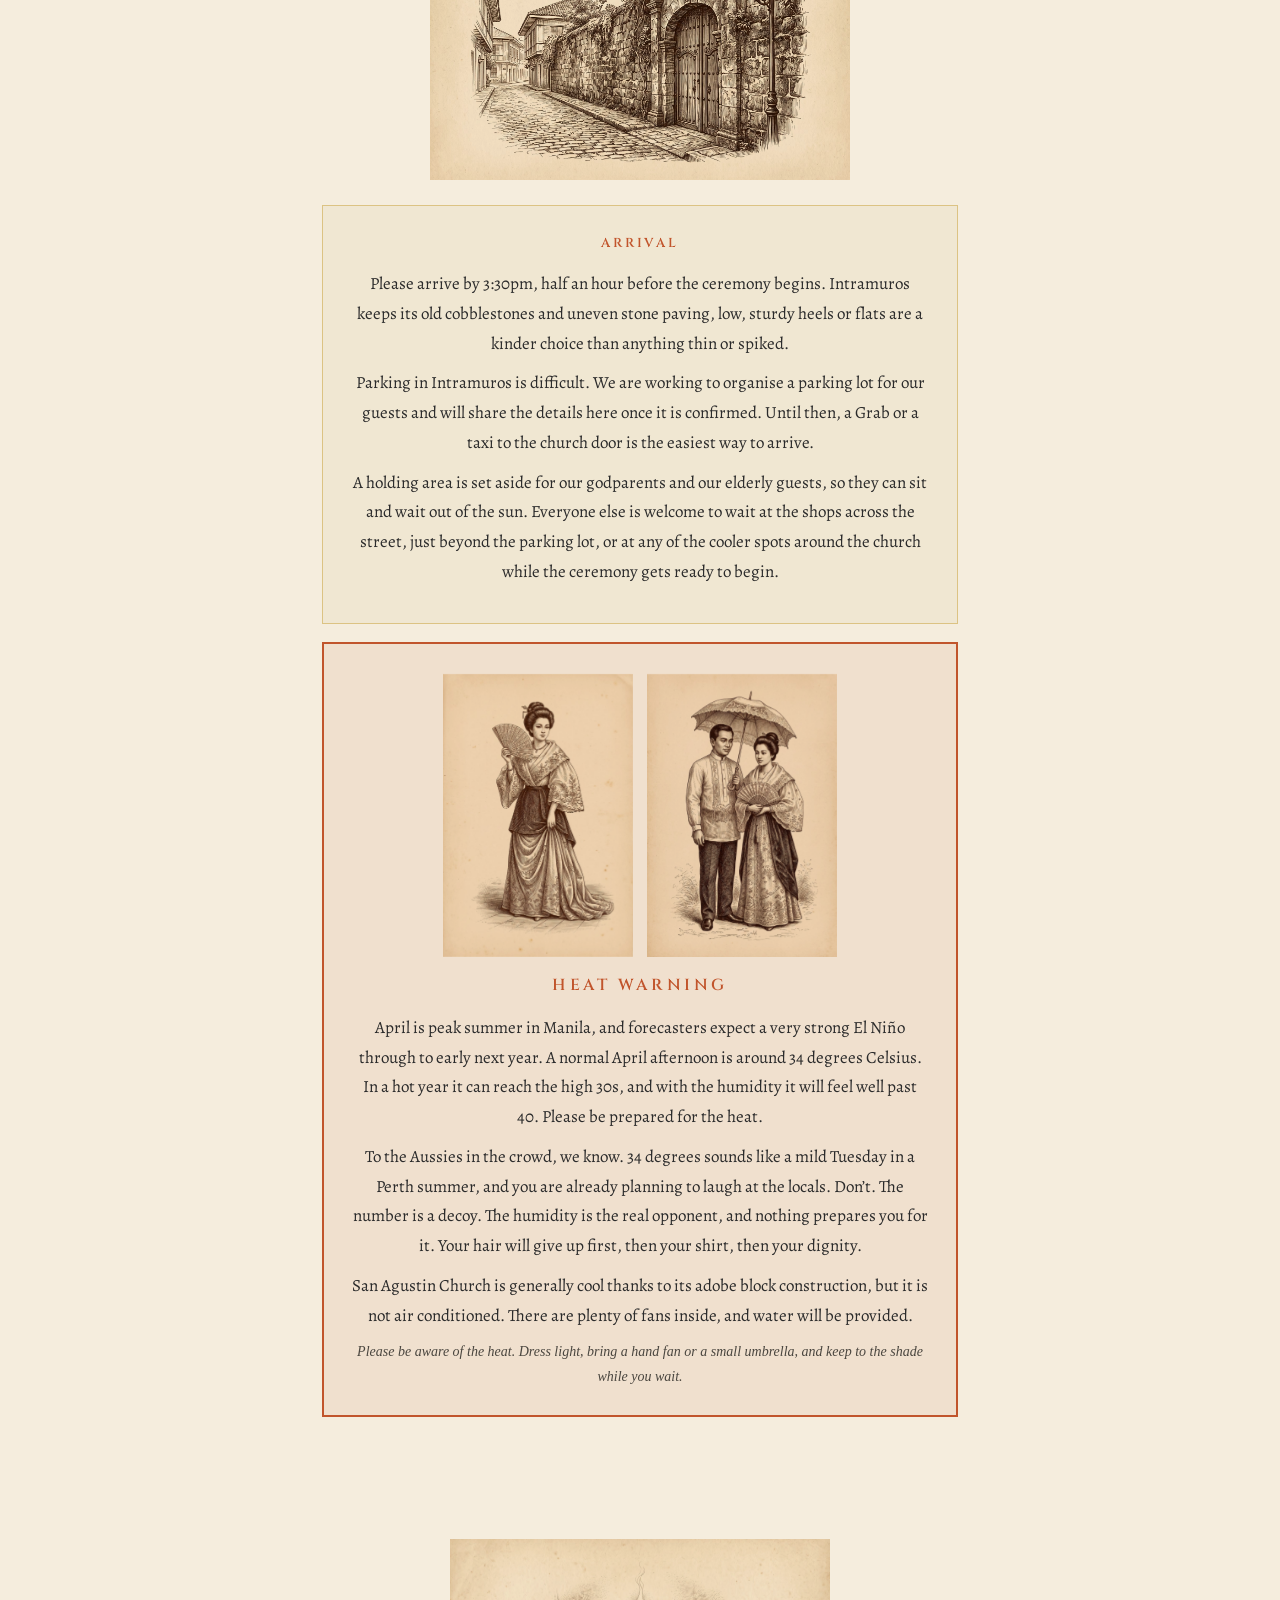
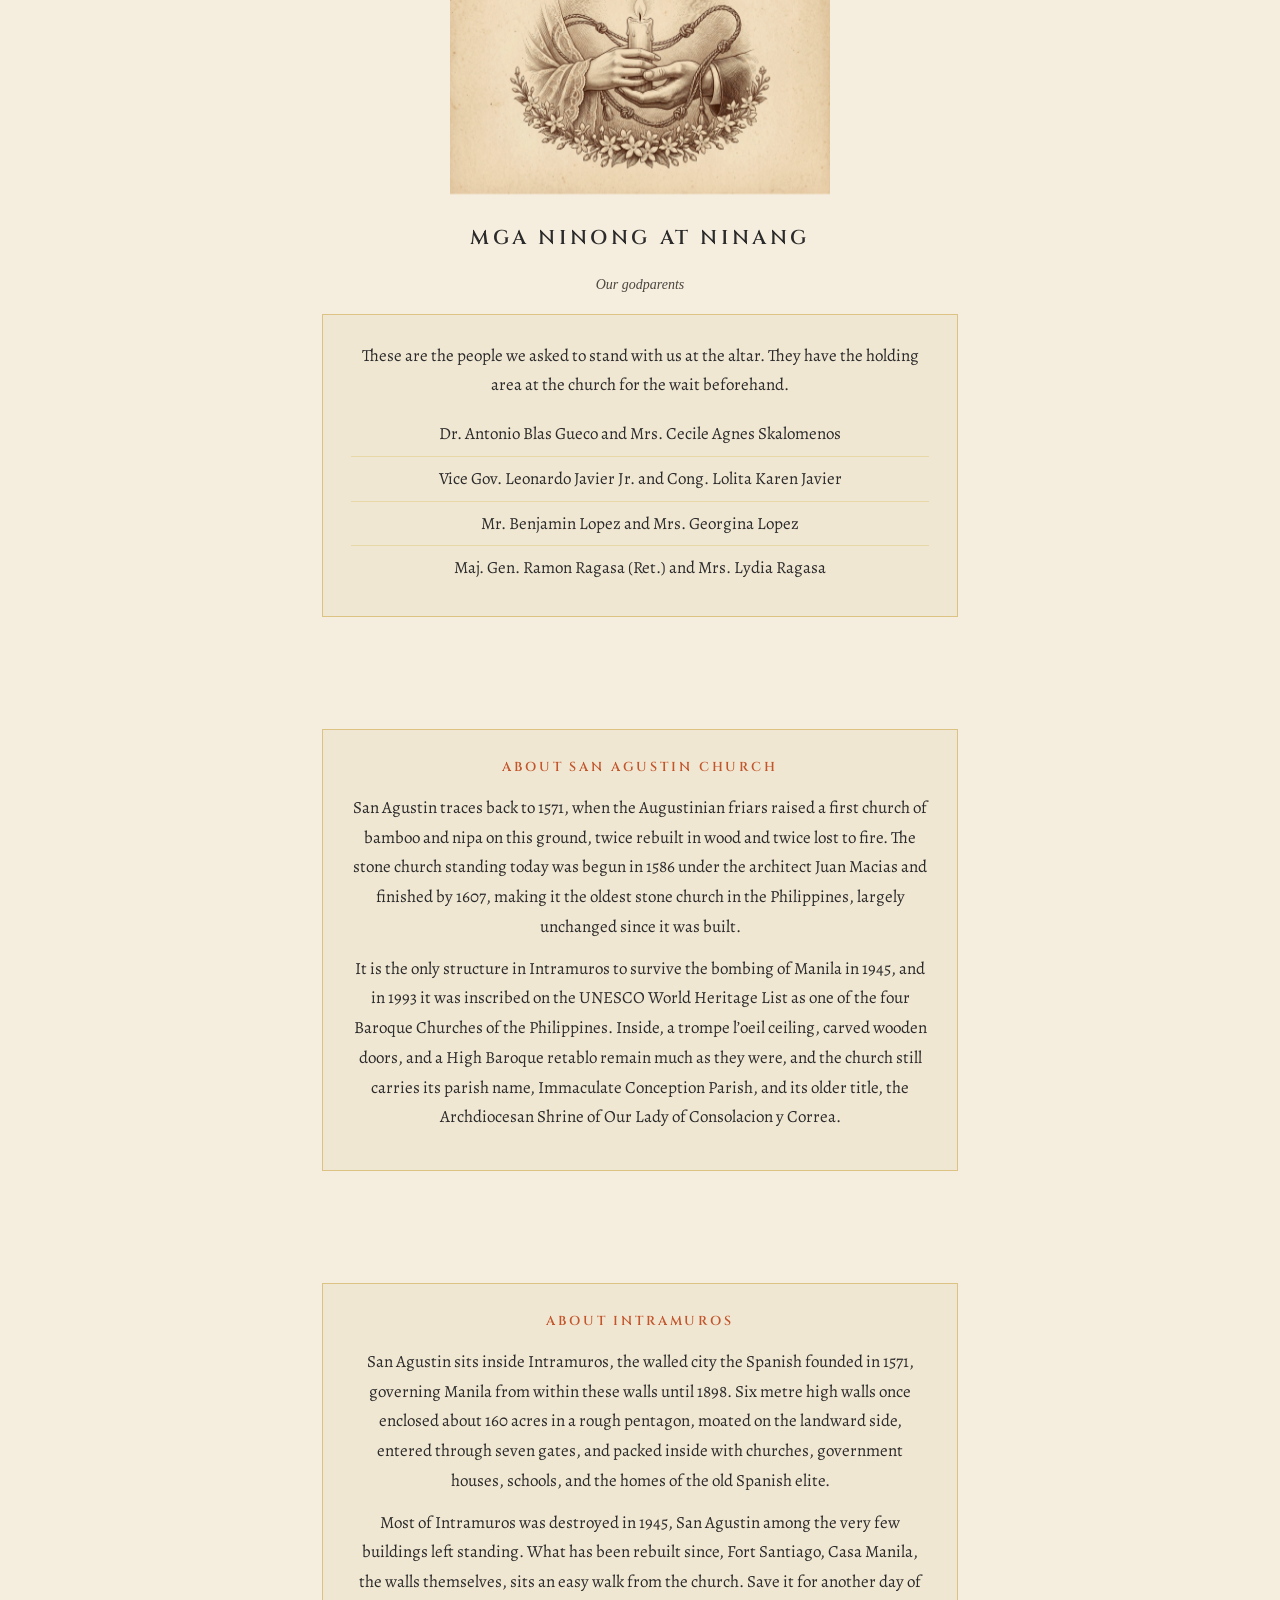
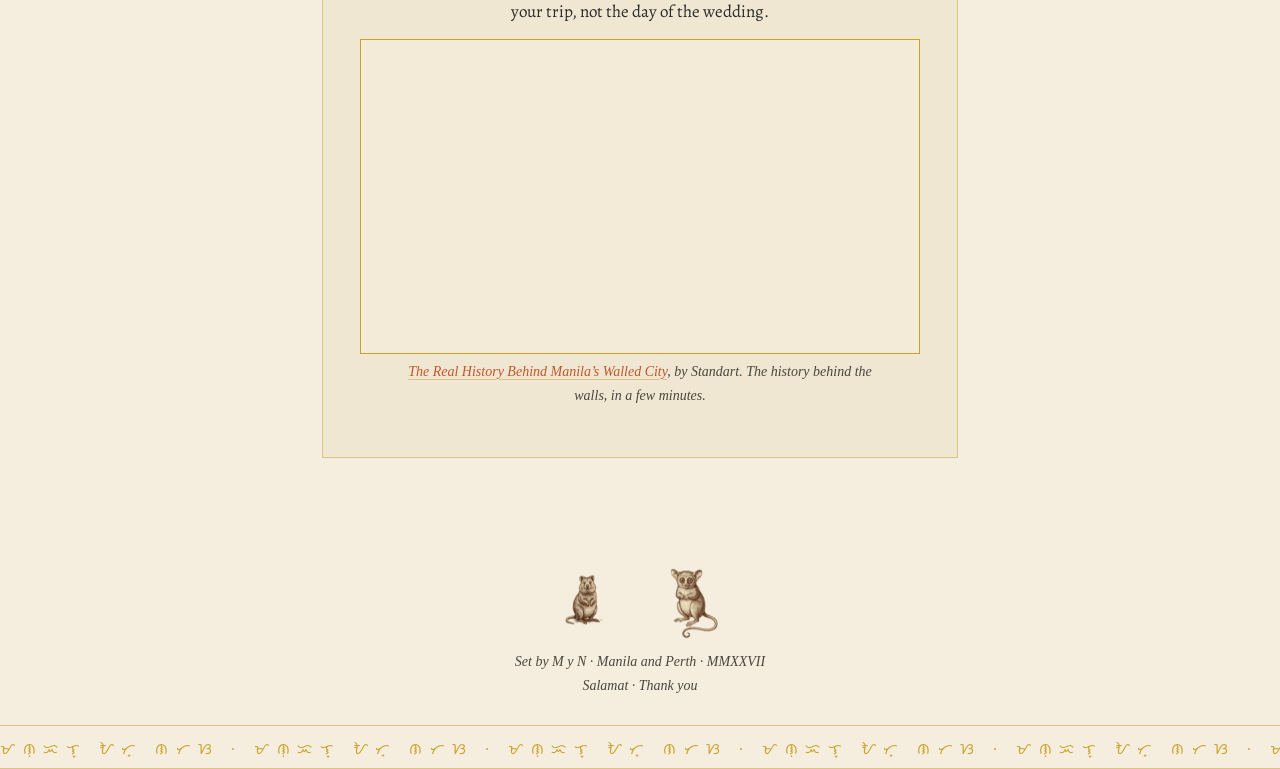
==== commit a7c54ea6: "Shrink plates, add link previews, favicon and lazy loading Plates become 1600px JPEG and margin spot" ====
--- a/site/ceremony/index.html
+++ b/site/ceremony/index.html
@@ -5,6 +5,18 @@
 <meta name="viewport" content="width=device-width, initial-scale=1.0" />
 <title>Kasal &middot; Manuel y Natasha</title>
 <meta name="description" content="The ceremony details for Manuel and Natasha's wedding, San Agustin Church, Intramuros, Manila, Saturday 10 April 2027." />
+<meta property="og:type" content="website" />
+<meta property="og:site_name" content="Manuel y Natasha" />
+<meta property="og:title" content="Kasal &middot; Manuel y Natasha" />
+<meta property="og:description" content="The ceremony details for Manuel and Natasha's wedding, San Agustin Church, Intramuros, Manila, Saturday 10 April 2027." />
+<meta property="og:url" content="https://manuelynatasha.com/ceremony/" />
+<meta property="og:image" content="https://manuelynatasha.com/assets/og-image.jpg" />
+<meta property="og:image:width" content="1200" />
+<meta property="og:image:height" content="630" />
+<meta name="twitter:card" content="summary_large_image" />
+<meta name="theme-color" content="#F5EDDD" />
+<link rel="icon" href="../assets/favicon.ico" sizes="any" />
+<link rel="apple-touch-icon" href="../assets/apple-touch-icon.png" />
 <link rel="preconnect" href="https://fonts.googleapis.com" />
 <link rel="preconnect" href="https://fonts.gstatic.com" crossorigin />
 <link href="https://fonts.googleapis.com/css2?family=Pinyon+Script&family=Cinzel:wght@400;500;600&family=IM+Fell+English:ital@0;1&family=Alegreya:ital,wght@0,400;0,500;0,600;1,400&family=Noto+Sans+Tagalog&display=swap" rel="stylesheet" />
@@ -45,7 +57,7 @@
 </section>
 
 <div class="center reveal reveal-slow" style="padding: 0 22px 10px;">
-  <img class="plate" src="../assets/engravings/san-agustin.png" alt="Engraving of San Agustin Church, Intramuros" style="width: min(360px, 100%);" />
+  <img width="1600" height="1986" class="plate" src="../assets/engravings/san-agustin.jpg" alt="Engraving of San Agustin Church, Intramuros" style="width: min(360px, 100%);" />
 </div>
 
 <section class="block center">
@@ -76,7 +88,7 @@
 <section class="block center" id="arrival" style="scroll-margin-top: 20px;">
   <div class="container narrow">
     <div class="reveal" style="margin: 10px 0 16px;">
-      <img class="plate" src="../assets/engravings/cobblestone-gate.jpg" alt="Engraving of a cobblestone street and an old stone gateway in Intramuros, with a lamp post and bougainvillea" style="width: min(420px, 100%);" loading="lazy" />
+      <img width="1600" height="1073" class="plate" src="../assets/engravings/cobblestone-gate.jpg" alt="Engraving of a cobblestone street and an old stone gateway in Intramuros, with a lamp post and bougainvillea" style="width: min(420px, 100%);" loading="lazy" />
     </div>
     <div class="panel reveal">
       <h3>Arrival</h3>
@@ -103,8 +115,8 @@
 
     <div class="panel reveal" style="margin-top: 18px; border: 2px solid var(--burnt); background: rgba(193,85,44,0.08);">
       <div class="plate-pair reveal">
-        <img class="plate" src="../assets/engravings/woman-abanico.jpg" alt="Engraving of a woman in a terno holding an open hand fan" loading="lazy" />
-        <img class="plate" src="../assets/engravings/couple-parasol.jpg" alt="Engraving of a man in a barong holding a lace parasol over a woman in a terno with a fan" loading="lazy" />
+        <img width="900" height="1342" class="plate" src="../assets/engravings/woman-abanico.jpg" alt="Engraving of a woman in a terno holding an open hand fan" loading="lazy" />
+        <img width="1000" height="1491" class="plate" src="../assets/engravings/couple-parasol.jpg" alt="Engraving of a man in a barong holding a lace parasol over a woman in a terno with a fan" loading="lazy" />
       </div>
       <h3 style="color: var(--burnt); font-size: 16px;">Heat Warning</h3>
       <p style="margin: 0 0 10px;">
@@ -137,7 +149,7 @@
 <section class="block center" id="ninong-ninang" style="scroll-margin-top: 20px;">
   <div class="container narrow">
     <div class="reveal" style="margin: 10px 0 16px;">
-      <img class="plate" src="../assets/engravings/ninong-cord.jpg" alt="Engraving of two hands holding a lit candle with a looped cord and a sampaguita garland" style="width: min(380px, 100%);" loading="lazy" />
+      <img width="1600" height="1073" class="plate" src="../assets/engravings/ninong-cord.jpg" alt="Engraving of two hands holding a lit candle with a looped cord and a sampaguita garland" style="width: min(380px, 100%);" loading="lazy" />
     </div>
     <h2 class="section-head reveal" style="font-size: 20px;">Mga Ninong at Ninang</h2>
     <p class="caption reveal" style="max-width: 480px; margin: 6px auto 16px;">Our godparents</p>
@@ -213,8 +225,8 @@
 
 <footer class="site-footer">
   <div style="display: flex; justify-content: center; align-items: flex-end; gap: 18px; margin: 0 auto 6px;">
-    <img class="spot" src="../assets/engravings/spots/quokka-spot.png" alt="" style="width: 90px;" />
-    <img class="spot" src="../assets/engravings/spots/tarsier-spot.png" alt="" style="width: 90px;" />
+    <img loading="lazy" decoding="async" width="480" height="480" class="spot" src="../assets/engravings/spots/quokka-spot.webp" alt="" style="width: 90px;" />
+    <img loading="lazy" decoding="async" width="480" height="480" class="spot" src="../assets/engravings/spots/tarsier-spot.webp" alt="" style="width: 90px;" />
   </div>
   <div class="colophon">Set by M y N &middot; Manila and Perth &middot; MMXXVII</div>
   <div class="colophon">Salamat &middot; Thank you</div>
--- a/site/css/style.css
+++ b/site/css/style.css
@@ -662,7 +662,7 @@
 .video-item .caption { margin: 4px auto 0; max-width: 480px; }
 
 /* Music toggle, opt in */
-.music-toggle { position: fixed; right: 14px; bottom: 14px; z-index: 50; display: inline-flex; align-items: center; gap: 8px; padding: 9px 14px; font-family: 'Cinzel', serif; font-size: 11px; letter-spacing: 0.16em; text-transform: uppercase; color: var(--ink); background: var(--ecru, #F5EDDD); border: 1px solid var(--gold); border-radius: 999px; cursor: pointer; box-shadow: 0 1px 6px rgba(43,43,43,0.18); }
+.music-toggle { position: fixed; right: 14px; bottom: 14px; z-index: 50; display: inline-flex; align-items: center; gap: 9px; padding: 10px 16px; font-family: 'Cinzel', serif; font-size: 12px; letter-spacing: 0.16em; text-transform: uppercase; color: var(--ink); background: var(--ecru, #F5EDDD); border: 1.5px solid var(--gold); border-radius: 999px; cursor: pointer; box-shadow: 0 2px 10px rgba(43,43,43,0.26); }
 .music-toggle:hover, .music-toggle:focus-visible { border-color: var(--burnt); outline: none; }
 .music-toggle:focus-visible { box-shadow: 0 0 0 2px var(--burnt); }
 .music-toggle .music-state { color: var(--burnt); font-weight: 600; }
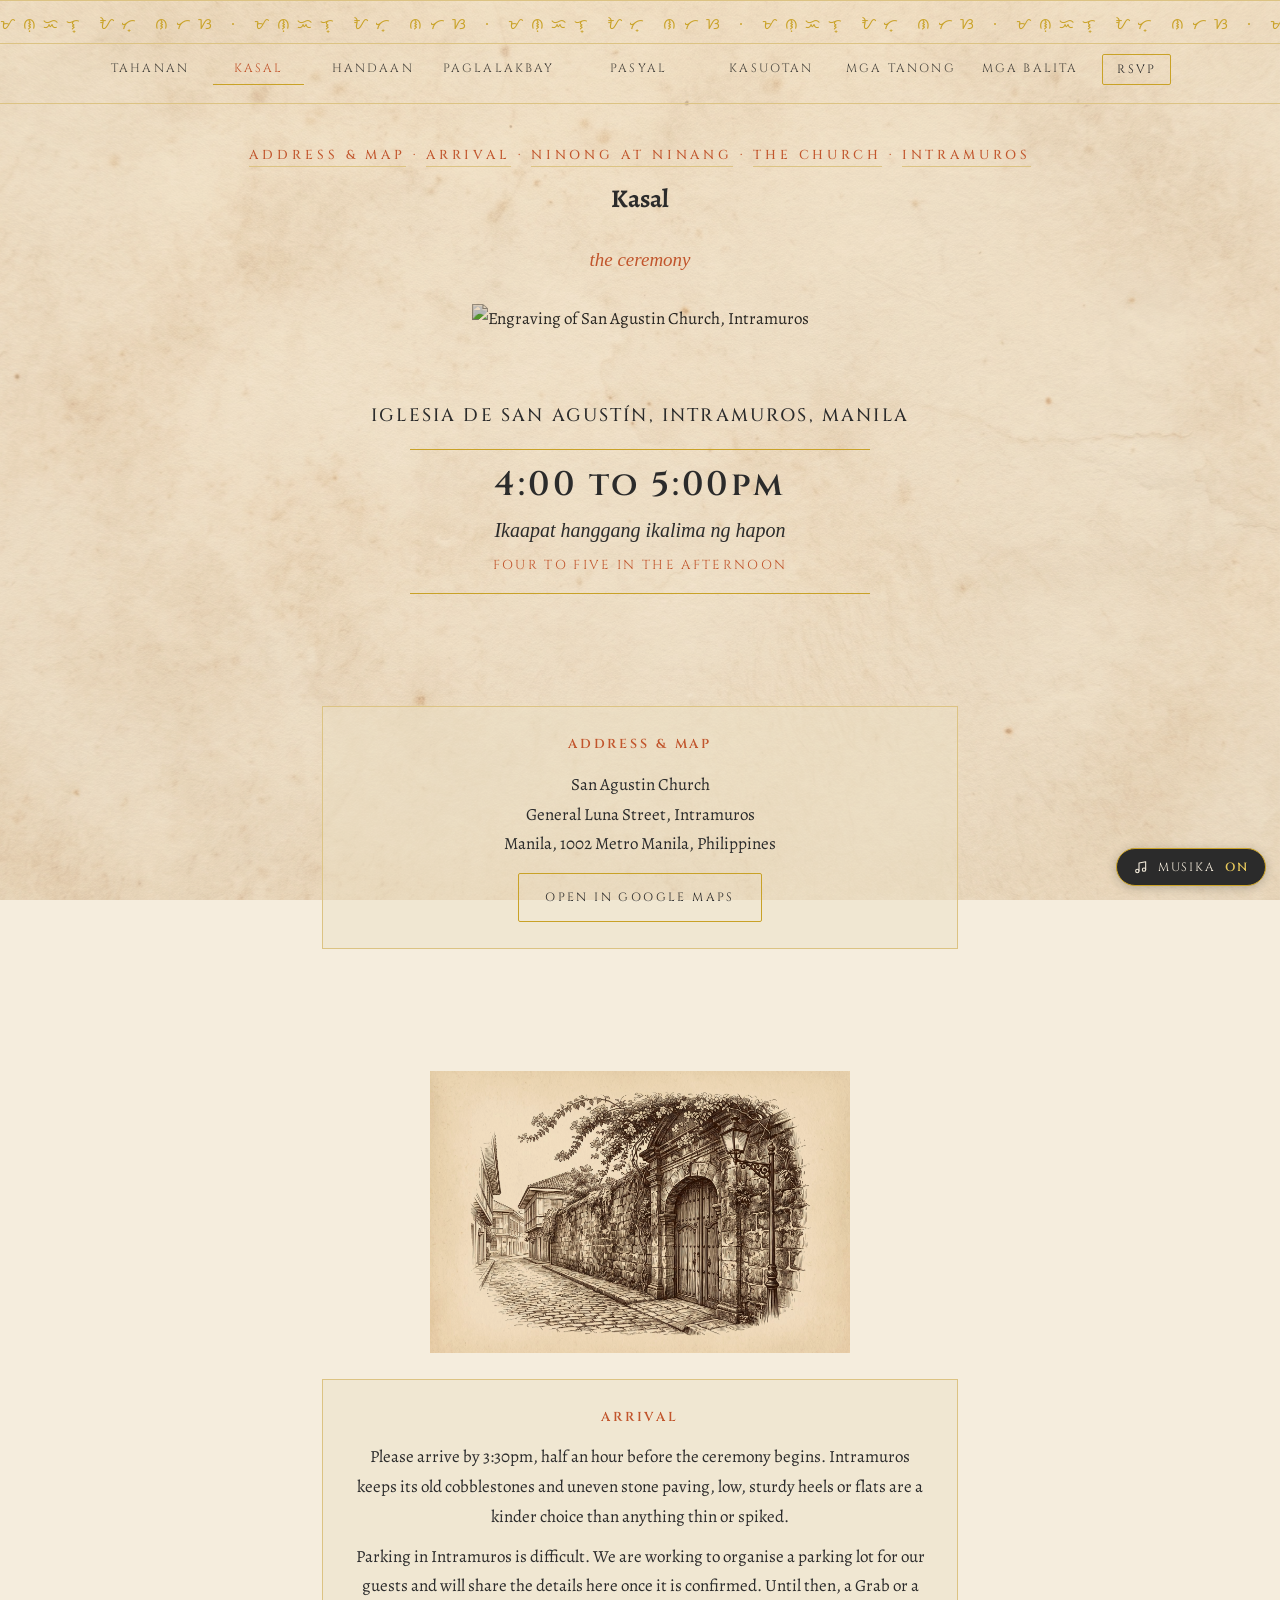
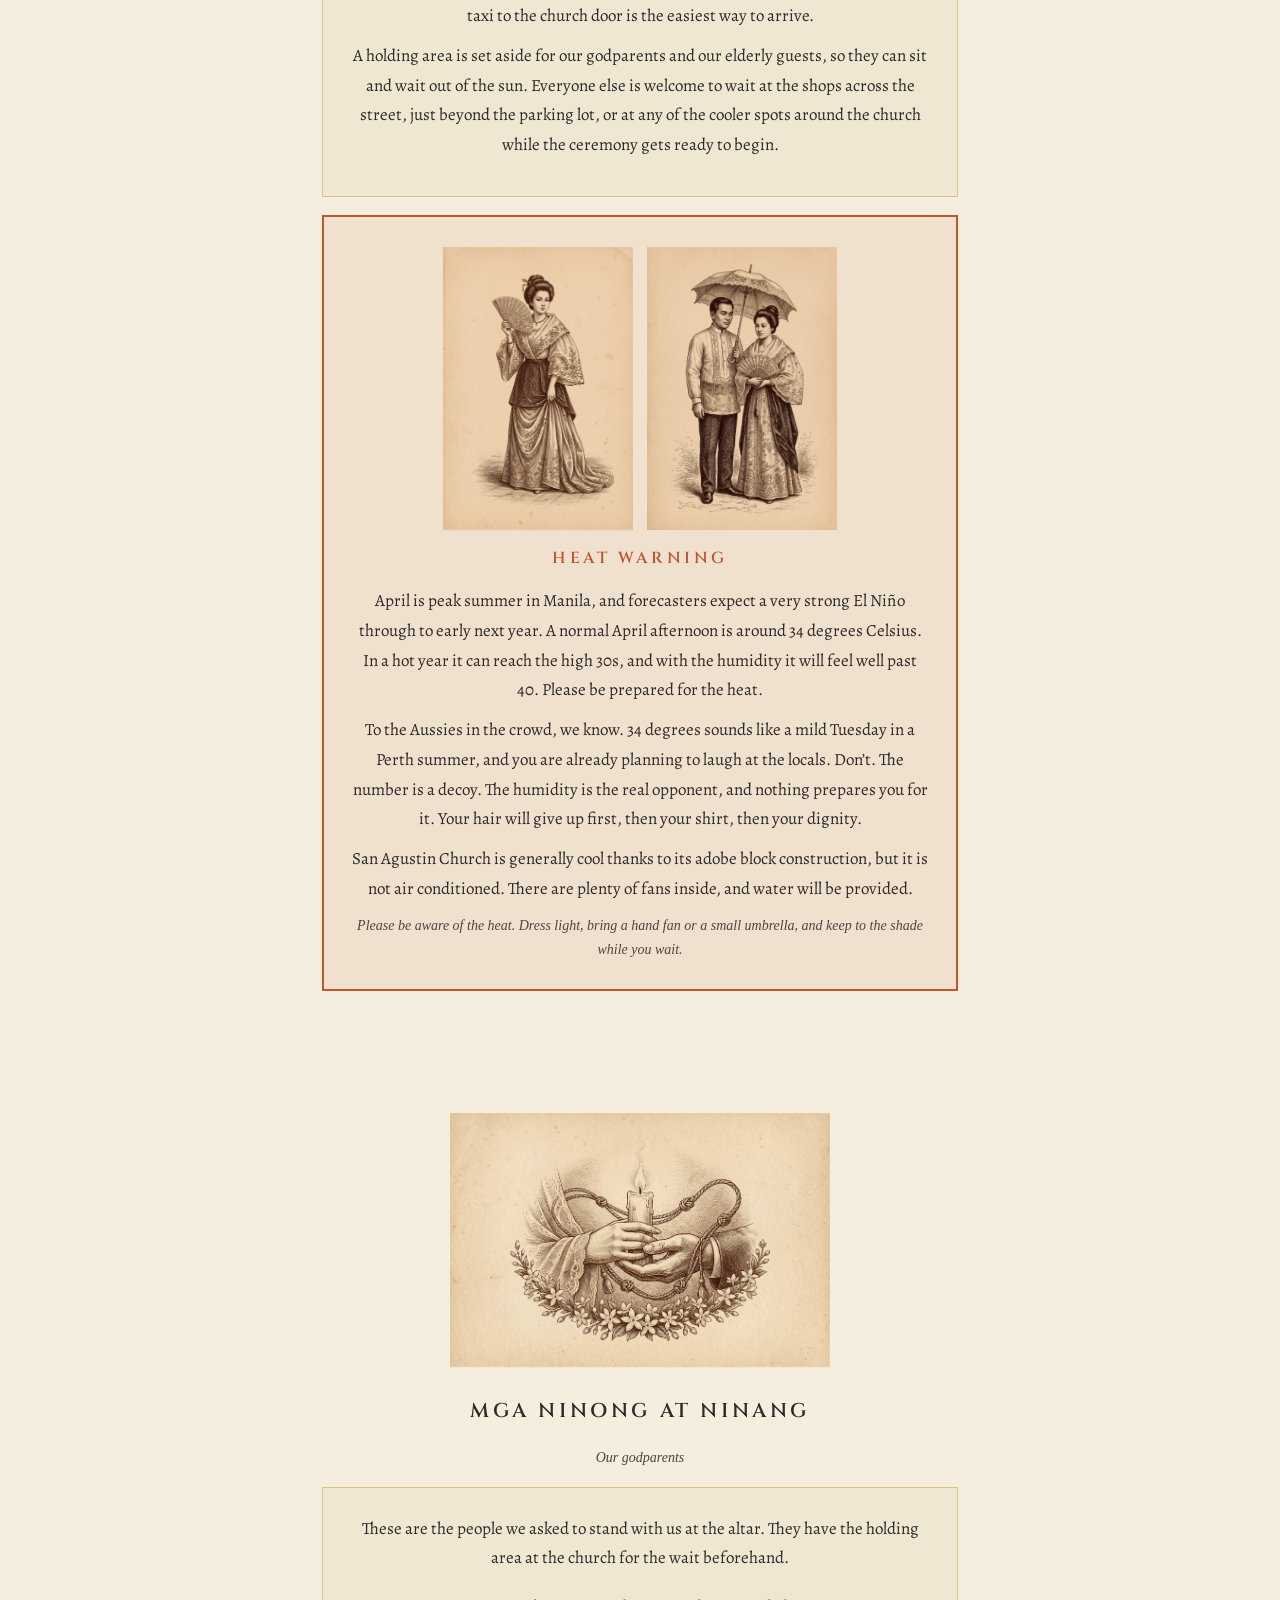
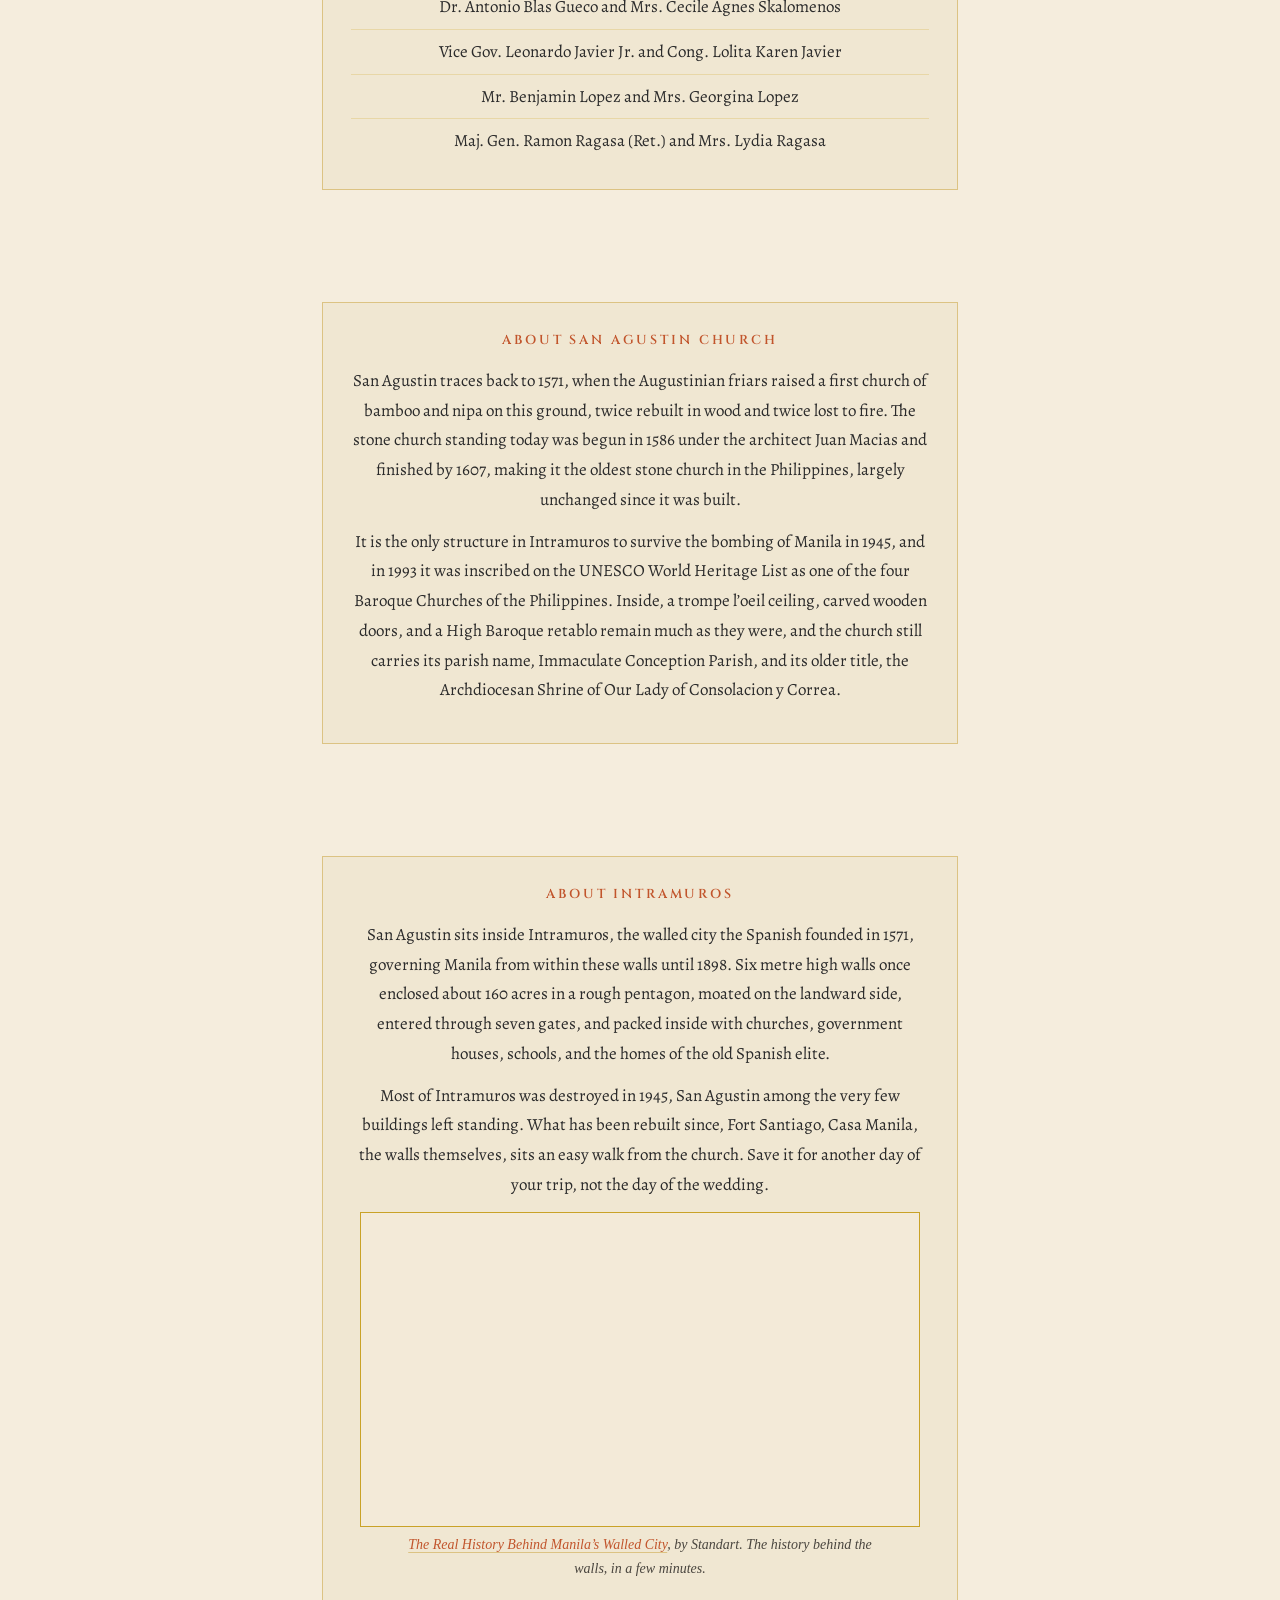
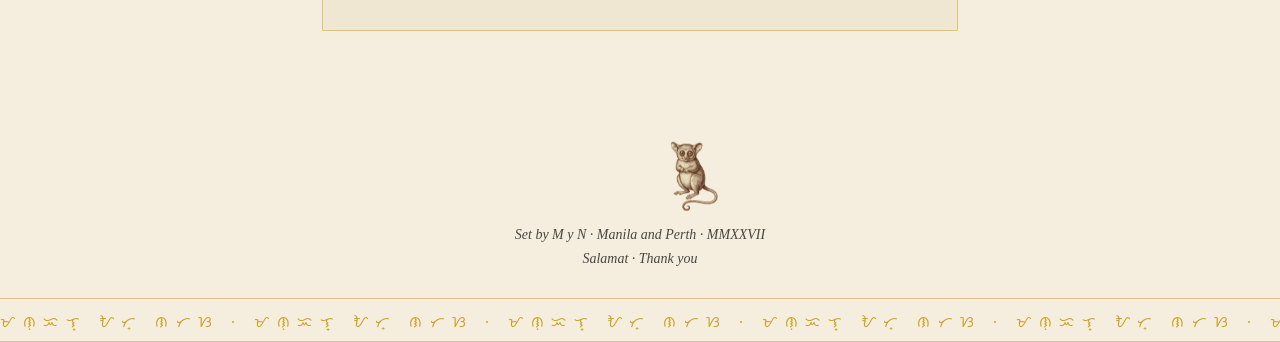
==== commit e7714060: "Hide Our Story while under construction, no menu link or card link Co-Authored-By: Claude Opus 5.5 <" ====
--- a/site/ceremony/index.html
+++ b/site/ceremony/index.html
@@ -5,18 +5,6 @@
 <meta name="viewport" content="width=device-width, initial-scale=1.0" />
 <title>Kasal &middot; Manuel y Natasha</title>
 <meta name="description" content="The ceremony details for Manuel and Natasha's wedding, San Agustin Church, Intramuros, Manila, Saturday 10 April 2027." />
-<meta property="og:type" content="website" />
-<meta property="og:site_name" content="Manuel y Natasha" />
-<meta property="og:title" content="Kasal &middot; Manuel y Natasha" />
-<meta property="og:description" content="The ceremony details for Manuel and Natasha's wedding, San Agustin Church, Intramuros, Manila, Saturday 10 April 2027." />
-<meta property="og:url" content="https://manuelynatasha.com/ceremony/" />
-<meta property="og:image" content="https://manuelynatasha.com/assets/og-image.jpg" />
-<meta property="og:image:width" content="1200" />
-<meta property="og:image:height" content="630" />
-<meta name="twitter:card" content="summary_large_image" />
-<meta name="theme-color" content="#F5EDDD" />
-<link rel="icon" href="../assets/favicon.ico" sizes="any" />
-<link rel="apple-touch-icon" href="../assets/apple-touch-icon.png" />
 <link rel="preconnect" href="https://fonts.googleapis.com" />
 <link rel="preconnect" href="https://fonts.gstatic.com" crossorigin />
 <link href="https://fonts.googleapis.com/css2?family=Pinyon+Script&family=Cinzel:wght@400;500;600&family=IM+Fell+English:ital@0;1&family=Alegreya:ital,wght@0,400;0,500;0,600;1,400&family=Noto+Sans+Tagalog&display=swap" rel="stylesheet" />
@@ -28,7 +16,6 @@
 
 <nav class="site-nav" aria-label="Site">
   <a href="../" aria-label="Home"><span class="nav-tl" aria-hidden="true">Tahanan</span><span class="nav-en">Home</span></a>
-  <a href="../historia/" aria-label="Our Story"><span class="nav-tl" aria-hidden="true">Aming Kuwento</span><span class="nav-en">Our Story</span></a>
   <a href="../ceremony/" aria-current="page" aria-label="Ceremony"><span class="nav-tl" aria-hidden="true">Kasal</span><span class="nav-en">Ceremony</span></a>
   <a href="../reception/" aria-label="Reception"><span class="nav-tl" aria-hidden="true">Handaan</span><span class="nav-en">Reception</span></a>
   <a href="../travel/" aria-label="Travel"><span class="nav-tl" aria-hidden="true">Paglalakbay</span><span class="nav-en">Travel</span></a>
@@ -57,7 +44,7 @@
 </section>
 
 <div class="center reveal reveal-slow" style="padding: 0 22px 10px;">
-  <img width="1600" height="1986" class="plate" src="../assets/engravings/san-agustin.jpg" alt="Engraving of San Agustin Church, Intramuros" style="width: min(360px, 100%);" />
+  <img class="plate" src="../assets/engravings/san-agustin.png" alt="Engraving of San Agustin Church, Intramuros" style="width: min(360px, 100%);" />
 </div>
 
 <section class="block center">
@@ -88,7 +75,7 @@
 <section class="block center" id="arrival" style="scroll-margin-top: 20px;">
   <div class="container narrow">
     <div class="reveal" style="margin: 10px 0 16px;">
-      <img width="1600" height="1073" class="plate" src="../assets/engravings/cobblestone-gate.jpg" alt="Engraving of a cobblestone street and an old stone gateway in Intramuros, with a lamp post and bougainvillea" style="width: min(420px, 100%);" loading="lazy" />
+      <img class="plate" src="../assets/engravings/cobblestone-gate.jpg" alt="Engraving of a cobblestone street and an old stone gateway in Intramuros, with a lamp post and bougainvillea" style="width: min(420px, 100%);" loading="lazy" />
     </div>
     <div class="panel reveal">
       <h3>Arrival</h3>
@@ -115,8 +102,8 @@
 
     <div class="panel reveal" style="margin-top: 18px; border: 2px solid var(--burnt); background: rgba(193,85,44,0.08);">
       <div class="plate-pair reveal">
-        <img width="900" height="1342" class="plate" src="../assets/engravings/woman-abanico.jpg" alt="Engraving of a woman in a terno holding an open hand fan" loading="lazy" />
-        <img width="1000" height="1491" class="plate" src="../assets/engravings/couple-parasol.jpg" alt="Engraving of a man in a barong holding a lace parasol over a woman in a terno with a fan" loading="lazy" />
+        <img class="plate" src="../assets/engravings/woman-abanico.jpg" alt="Engraving of a woman in a terno holding an open hand fan" loading="lazy" />
+        <img class="plate" src="../assets/engravings/couple-parasol.jpg" alt="Engraving of a man in a barong holding a lace parasol over a woman in a terno with a fan" loading="lazy" />
       </div>
       <h3 style="color: var(--burnt); font-size: 16px;">Heat Warning</h3>
       <p style="margin: 0 0 10px;">
@@ -149,7 +136,7 @@
 <section class="block center" id="ninong-ninang" style="scroll-margin-top: 20px;">
   <div class="container narrow">
     <div class="reveal" style="margin: 10px 0 16px;">
-      <img width="1600" height="1073" class="plate" src="../assets/engravings/ninong-cord.jpg" alt="Engraving of two hands holding a lit candle with a looped cord and a sampaguita garland" style="width: min(380px, 100%);" loading="lazy" />
+      <img class="plate" src="../assets/engravings/ninong-cord.jpg" alt="Engraving of two hands holding a lit candle with a looped cord and a sampaguita garland" style="width: min(380px, 100%);" loading="lazy" />
     </div>
     <h2 class="section-head reveal" style="font-size: 20px;">Mga Ninong at Ninang</h2>
     <p class="caption reveal" style="max-width: 480px; margin: 6px auto 16px;">Our godparents</p>
@@ -225,8 +212,8 @@
 
 <footer class="site-footer">
   <div style="display: flex; justify-content: center; align-items: flex-end; gap: 18px; margin: 0 auto 6px;">
-    <img loading="lazy" decoding="async" width="480" height="480" class="spot" src="../assets/engravings/spots/quokka-spot.webp" alt="" style="width: 90px;" />
-    <img loading="lazy" decoding="async" width="480" height="480" class="spot" src="../assets/engravings/spots/tarsier-spot.webp" alt="" style="width: 90px;" />
+    <img class="spot" src="../assets/engravings/spots/quokka-spot.png" alt="" style="width: 90px;" />
+    <img class="spot" src="../assets/engravings/spots/tarsier-spot.png" alt="" style="width: 90px;" />
   </div>
   <div class="colophon">Set by M y N &middot; Manila and Perth &middot; MMXXVII</div>
   <div class="colophon">Salamat &middot; Thank you</div>
--- a/site/css/style.css
+++ b/site/css/style.css
@@ -669,3 +669,9 @@
 .music-toggle.is-on { background: var(--ink); color: #F5EDDD; }
 .music-toggle.is-on .music-state { color: #E8C95C; }
 @media print { .music-toggle { display: none; } }
+
+/* Our Story card while the page is under construction, not a link */
+.nav-card-closed { cursor: default; }
+.nav-card-closed img { opacity: 0.55; }
+.nav-card-closed:hover img { transform: none; }
+.nav-card-closed .card-soon { margin-top: 6px; font-family: 'Cinzel', serif; font-size: 11px; letter-spacing: 0.16em; text-transform: uppercase; color: var(--burnt); }
